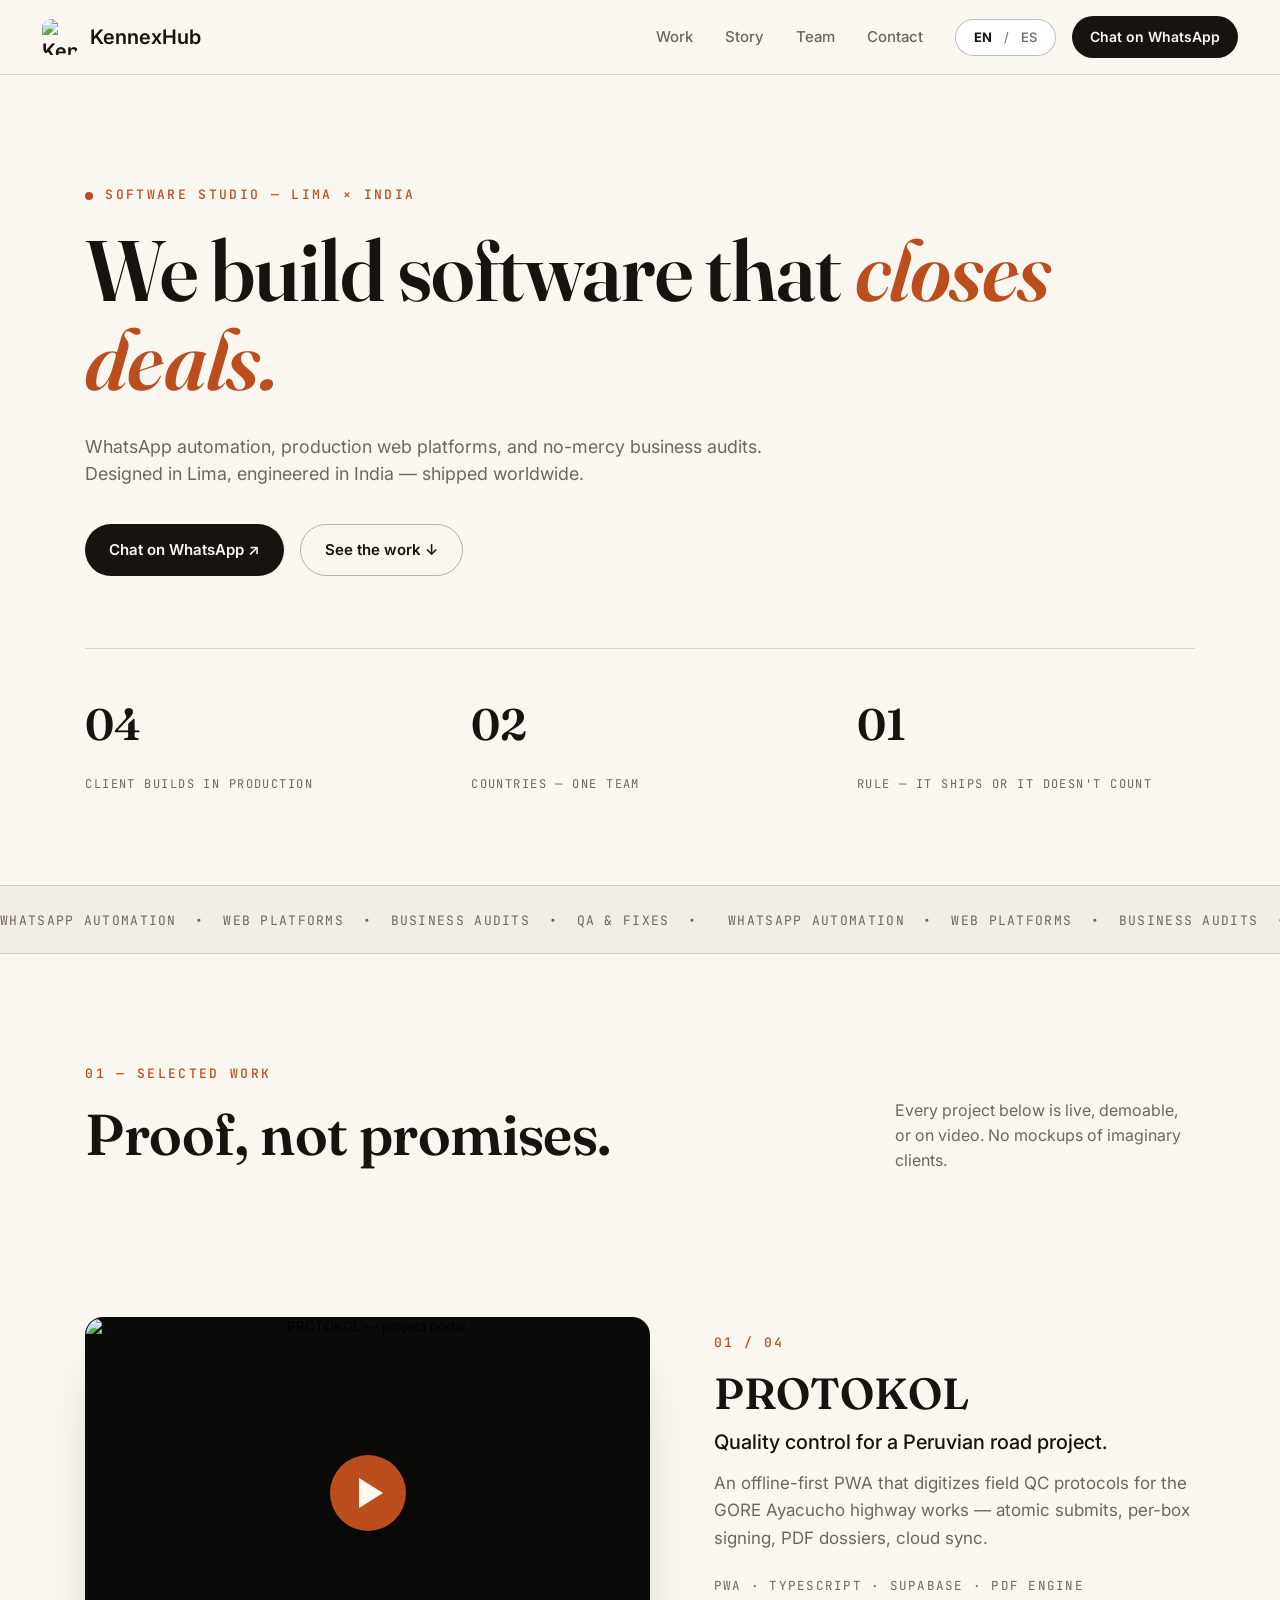
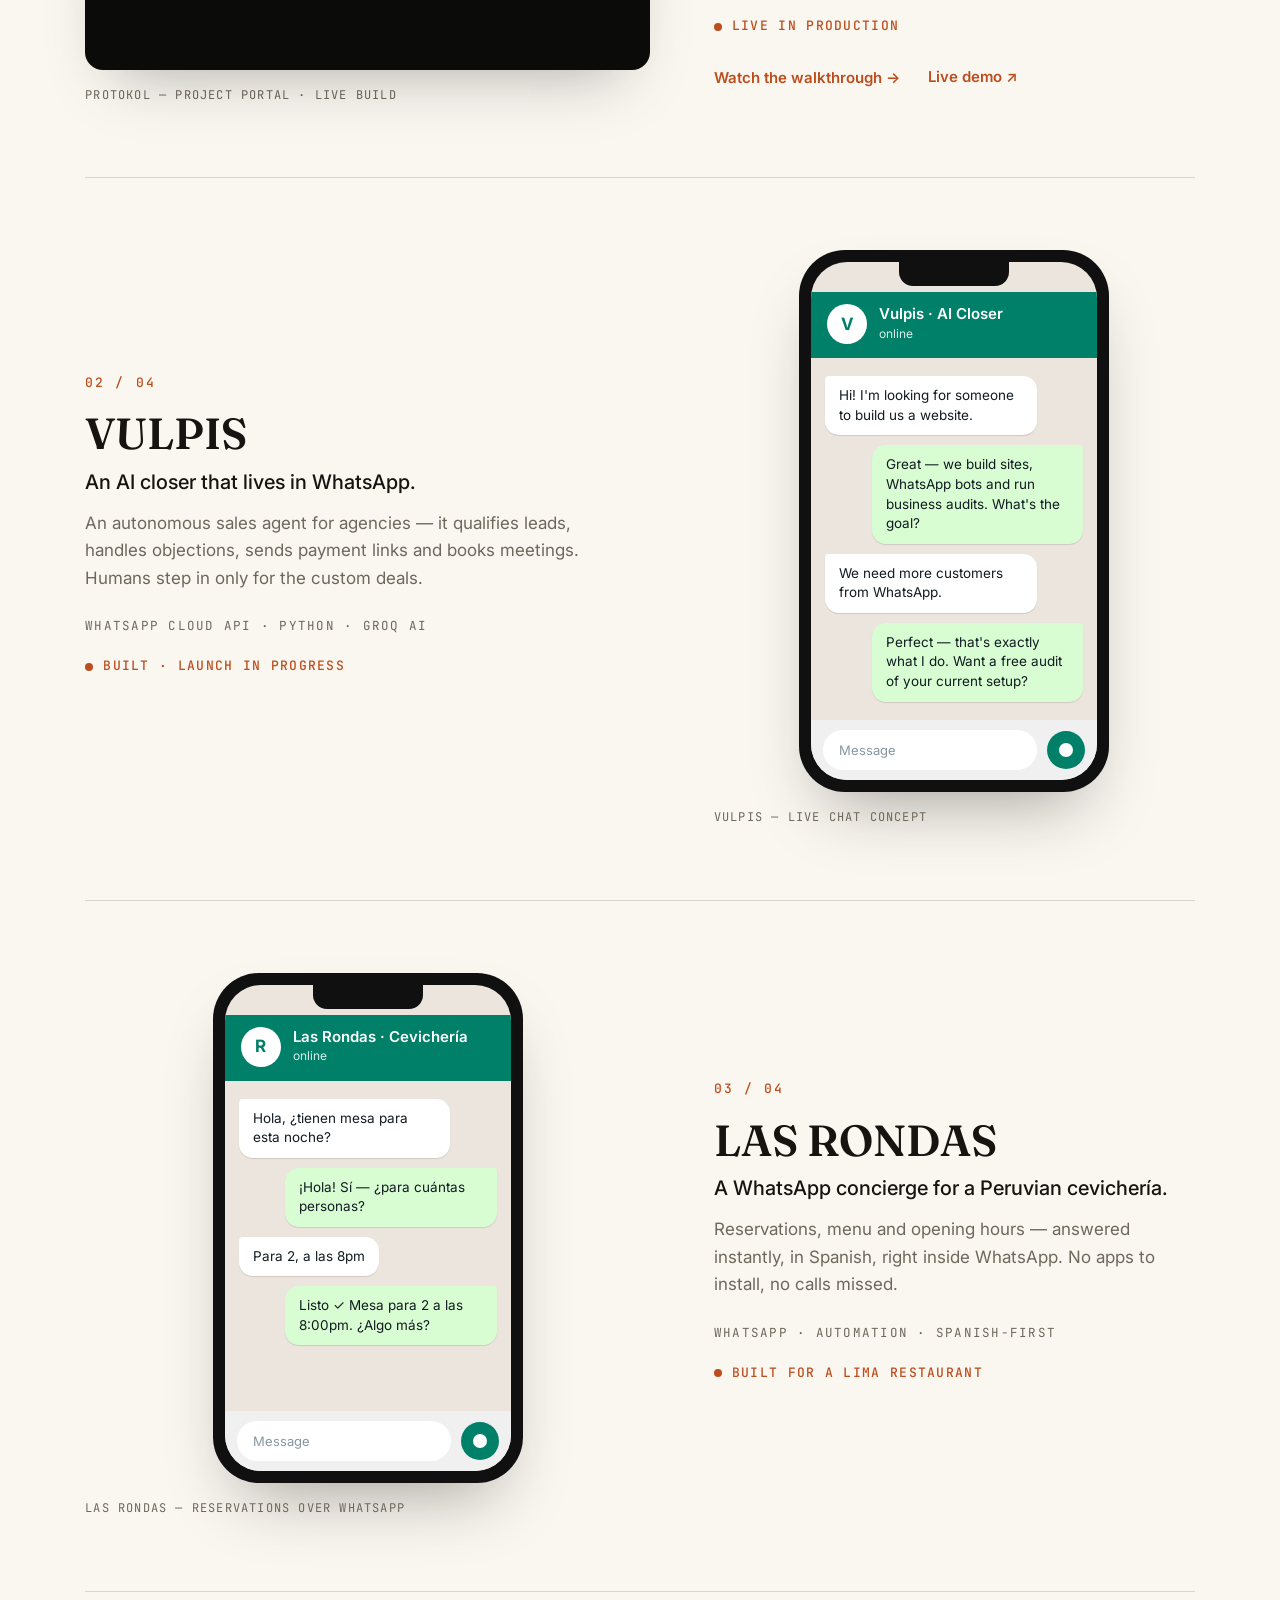
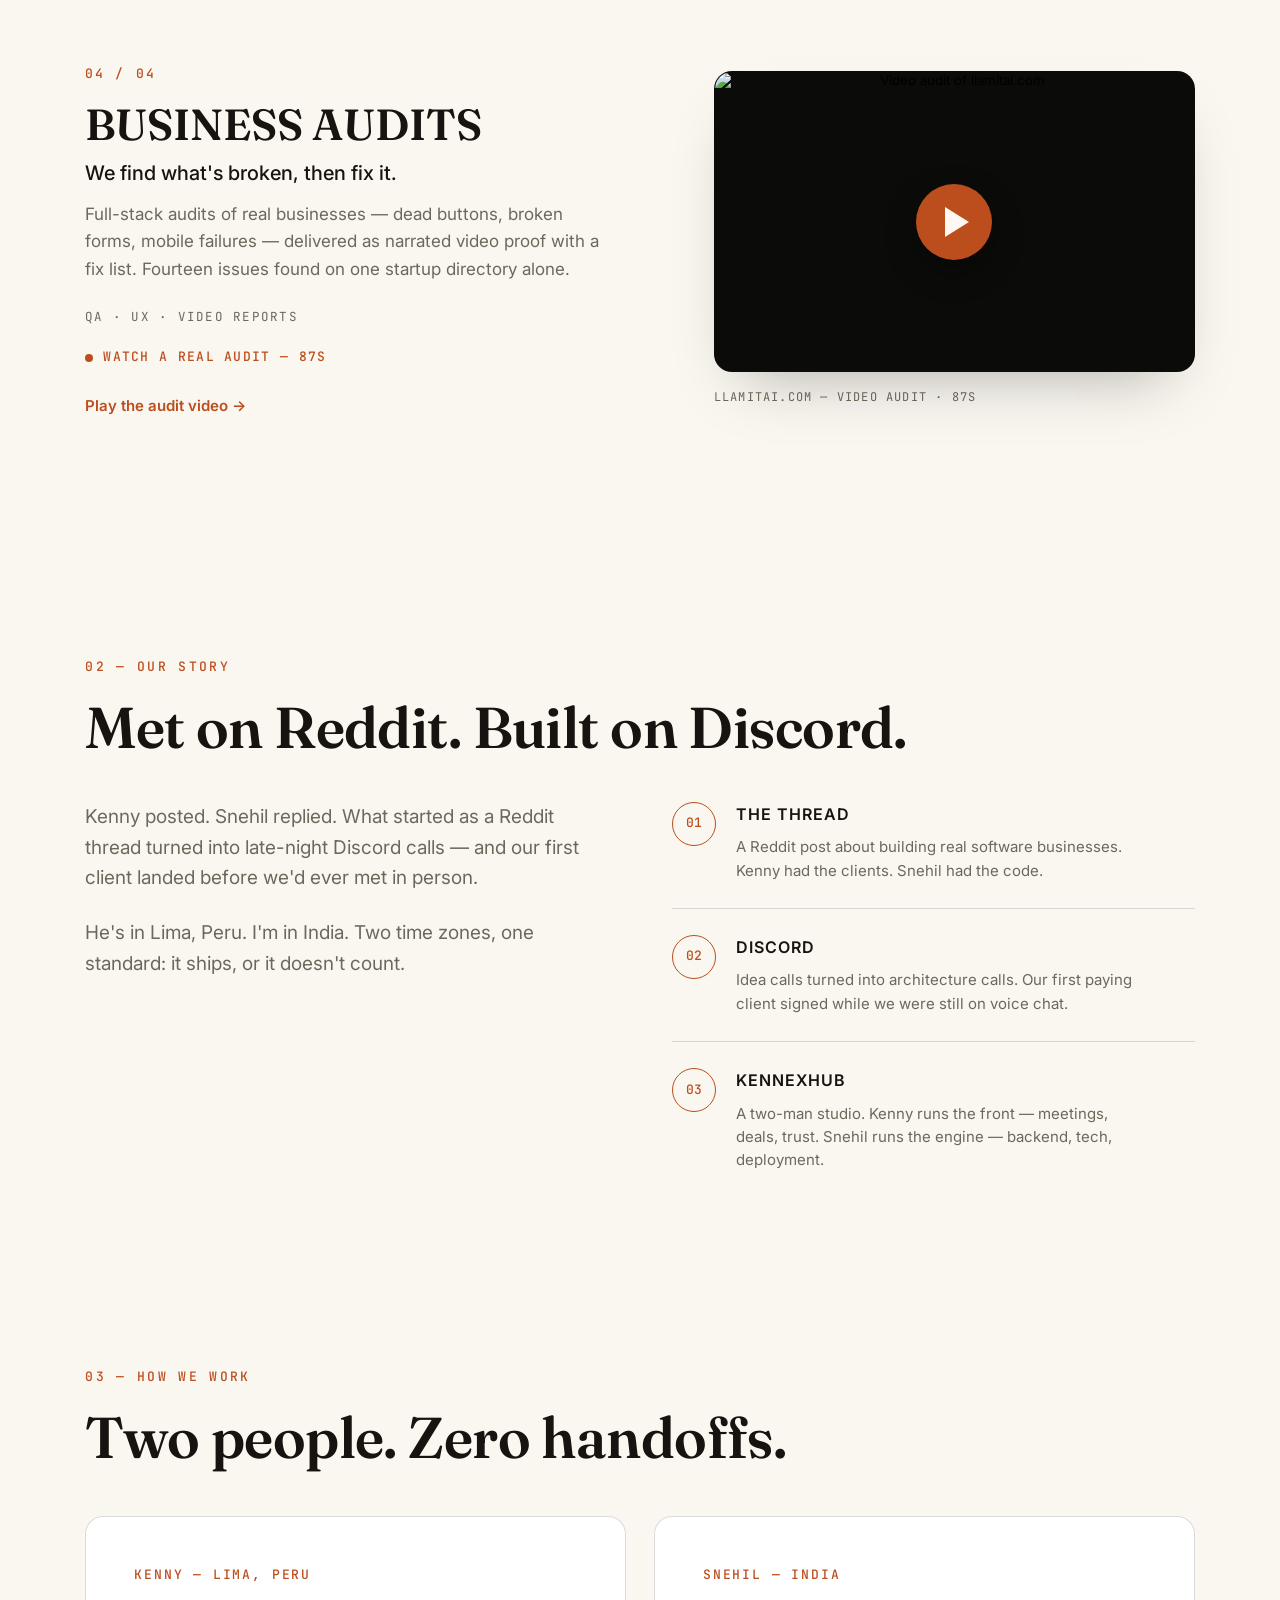
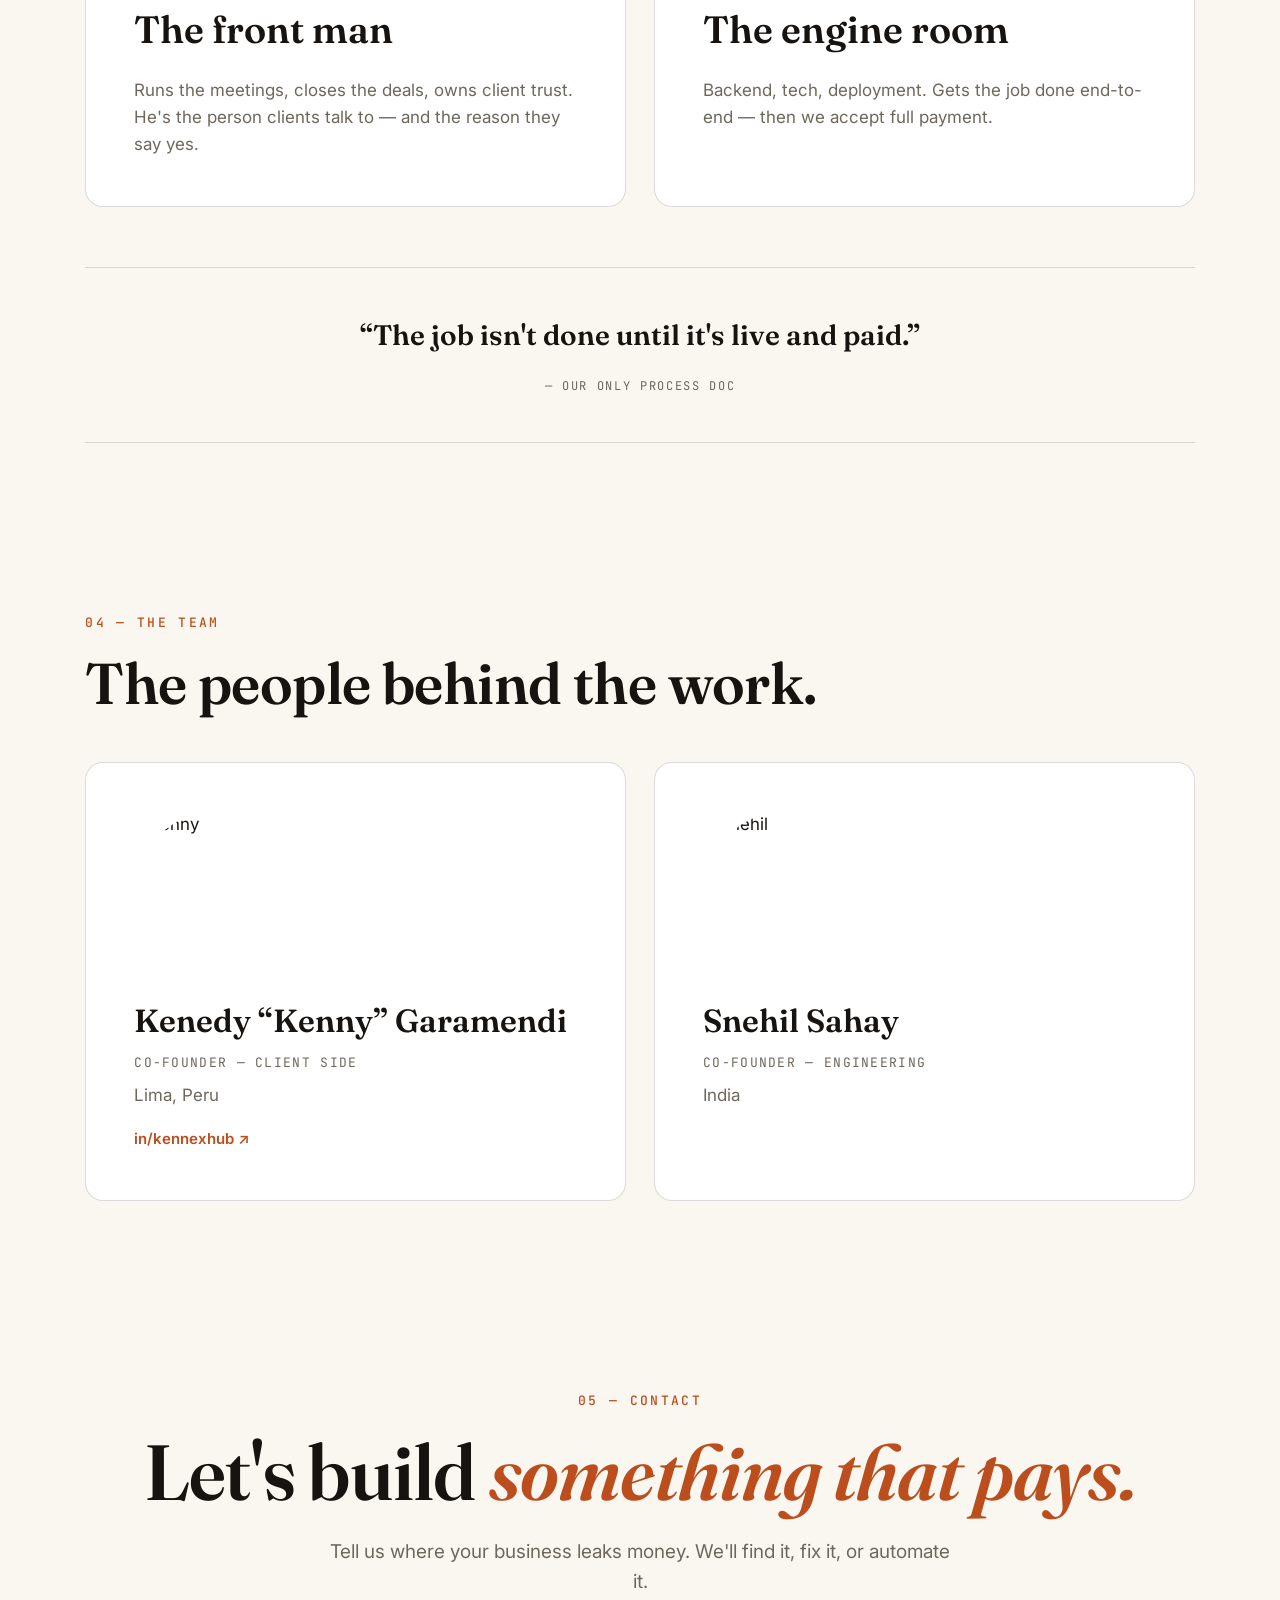
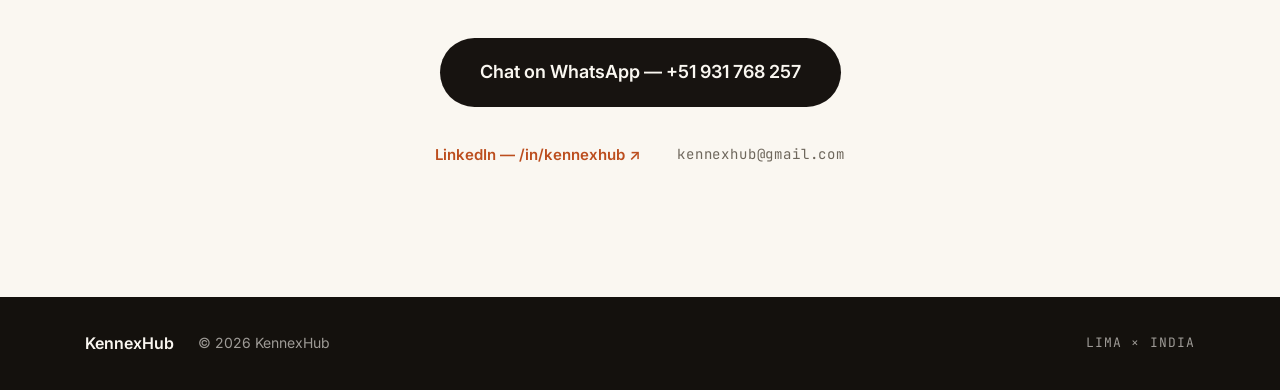
==== index.html @ 42b4414f "KennexHub portfolio — light editorial launch" ====
<!doctype html>
<html lang="en">
<head>
<meta charset="utf-8">
<meta name="viewport" content="width=device-width, initial-scale=1">
<title>KennexHub — Software Studio · Lima × India</title>
<meta name="description" content="KennexHub is a two-man software studio. WhatsApp automation, production web platforms, and no-mercy business audits. Designed in Lima, engineered in India.">
<link rel="icon" type="image/png" href="assets/img/favicon.png">
<link rel="preconnect" href="https://fonts.googleapis.com">
<link rel="preconnect" href="https://fonts.gstatic.com" crossorigin>
<link href="https://fonts.googleapis.com/css2?family=Fraunces:opsz,wght@9..144,500;9..144,600;9..144,700&family=Inter:wght@400;500;600;700&family=JetBrains+Mono:wght@400;500&display=swap" rel="stylesheet">
<link rel="stylesheet" href="styles.css">
<noscript><style>.reveal{opacity:1 !important;transform:none !important}</style></noscript>
</head>
<body>

<header class="nav">
  <a class="brand" href="#top" aria-label="KennexHub home">
    <img src="assets/img/kennexhub-logo.png" alt="KennexHub logo" width="36" height="36">
    <span>KennexHub</span>
  </a>
  <nav class="links" aria-label="Sections">
    <a href="#work" data-en="Work" data-es="Proyectos">Work</a>
    <a href="#story" data-en="Story" data-es="Historia">Story</a>
    <a href="#team" data-en="Team" data-es="Equipo">Team</a>
    <a href="#contact" data-en="Contact" data-es="Contacto">Contact</a>
  </nav>
  <div class="nav-right">
    <div class="lang-toggle" role="group" aria-label="Language">
      <button type="button" data-lang="en" class="active">EN</button>
      <span aria-hidden="true">/</span>
      <button type="button" data-lang="es">ES</button>
    </div>
    <a class="btn btn-primary btn-sm" id="nav-wa" href="https://wa.me/51931768257?text=Hi%20KennexHub!%20I%20saw%20your%20portfolio%20and%20I%27d%20like%20to%20talk%20about%20a%20project." target="_blank" rel="noopener">
      <span data-en="Chat on WhatsApp" data-es="Hablar por WhatsApp">Chat on WhatsApp</span>
    </a>
    <button class="menu-btn" aria-label="Menu" aria-expanded="false"><span></span><span></span></button>
  </div>
</header>

<main id="top">

  <!-- HERO -->
  <section class="hero">
    <p class="kicker reveal"><span class="dot"></span><span data-en="SOFTWARE STUDIO — LIMA × INDIA" data-es="ESTUDIO DE SOFTWARE — LIMA × INDIA">SOFTWARE STUDIO — LIMA × INDIA</span></p>
    <h1 class="reveal"><span data-en="We build software that " data-es="Creamos software que ">We build software that </span><em data-en="closes deals." data-es="cierra negocios.">closes deals.</em></h1>
    <p class="lede reveal" data-en="WhatsApp automation, production web platforms, and no-mercy business audits. Designed in Lima, engineered in India — shipped worldwide." data-es="Automatización en WhatsApp, plataformas web en producción y auditorías sin piedad. Diseñado en Lima, programado en India — lanzado al mundo.">WhatsApp automation, production web platforms, and no-mercy business audits. Designed in Lima, engineered in India — shipped worldwide.</p>
    <div class="ctas reveal">
      <a class="btn btn-primary" id="hero-wa" href="https://wa.me/51931768257?text=Hi%20KennexHub!%20I%20saw%20your%20portfolio%20and%20I%27d%20like%20to%20talk%20about%20a%20project." target="_blank" rel="noopener">
        <span data-en="Chat on WhatsApp ↗" data-es="Hablar por WhatsApp ↗">Chat on WhatsApp ↗</span>
      </a>
      <a class="btn btn-ghost" href="#work"><span data-en="See the work ↓" data-es="Ver proyectos ↓">See the work ↓</span></a>
    </div>
    <div class="stats reveal">
      <div class="stat"><strong>04</strong><span data-en="CLIENT BUILDS IN PRODUCTION" data-es="PROYECTOS EN PRODUCCIÓN">CLIENT BUILDS IN PRODUCTION</span></div>
      <div class="stat"><strong>02</strong><span data-en="COUNTRIES — ONE TEAM" data-es="PAÍSES — UN EQUIPO">COUNTRIES — ONE TEAM</span></div>
      <div class="stat"><strong>01</strong><span data-en="RULE — IT SHIPS OR IT DOESN'T COUNT" data-es="REGLA — SE LANZA O NO CUENTA">RULE — IT SHIPS OR IT DOESN'T COUNT</span></div>
    </div>
  </section>

  <!-- MARQUEE -->
  <div class="marquee" aria-hidden="true">
    <div class="marquee-track">
      <span>WHATSAPP AUTOMATION&nbsp;&nbsp;•&nbsp;&nbsp;WEB PLATFORMS&nbsp;&nbsp;•&nbsp;&nbsp;BUSINESS AUDITS&nbsp;&nbsp;•&nbsp;&nbsp;QA &amp; FIXES&nbsp;&nbsp;•&nbsp;&nbsp;</span>
      <span>WHATSAPP AUTOMATION&nbsp;&nbsp;•&nbsp;&nbsp;WEB PLATFORMS&nbsp;&nbsp;•&nbsp;&nbsp;BUSINESS AUDITS&nbsp;&nbsp;•&nbsp;&nbsp;QA &amp; FIXES&nbsp;&nbsp;•&nbsp;&nbsp;</span>
    </div>
  </div>

  <!-- WORK -->
  <section id="work" class="section work">
    <div class="section-head reveal">
      <div>
        <p class="kicker"><span data-en="01 — SELECTED WORK" data-es="01 — PROYECTOS">01 — SELECTED WORK</span></p>
        <h2 data-en="Proof, not promises." data-es="Pruebas, no promesas.">Proof, not promises.</h2>
      </div>
      <p class="section-note" data-en="Every project below is live, demoable, or on video. No mockups of imaginary clients." data-es="Cada proyecto aquí está en vivo, se puede probar o está en video. Sin maquetas de clientes imaginarios.">Every project below is live, demoable, or on video. No mockups of imaginary clients.</p>
    </div>

    <!-- 01 PROTOKOL -->
<article class="card reveal">
  <div class="card-media">
    <button class="shot play-btn" data-video="assets/video/protokol-guia-completa.mp4" aria-label="Play PROTOKOL walkthrough">
      <img src="assets/img/poster-protokol.jpg" alt="PROTOKOL — project portal">
      <span class="play-ring" aria-hidden="true"></span>
    </button>
    <p class="shot-cap" data-en="PROTOKOL — PROJECT PORTAL · LIVE BUILD" data-es="PROTOKOL — PORTAL DE PROYECTOS · EN VIVO">PROTOKOL — PROJECT PORTAL · LIVE BUILD</p>
  </div>
  <div class="card-body">
    <p class="card-index">01 / 04</p>
    <h3>PROTOKOL</h3>
    <p class="card-lede" data-en="Quality control for a Peruvian road project." data-es="Control de calidad para un proyecto vial peruano.">Quality control for a Peruvian road project.</p>
    <p class="card-desc" data-en="An offline-first PWA that digitizes field QC protocols for the GORE Ayacucho highway works — atomic submits, per-box signing, PDF dossiers, cloud sync." data-es="Una PWA offline-first que digitaliza los protocolos de control de calidad en campo para la obra vial del GORE Ayacucho — envíos atómicos, firmas por casilla, expedientes PDF y sincronización en la nube.">An offline-first PWA that digitizes field QC protocols for the GORE Ayacucho highway works — atomic submits, per-box signing, PDF dossiers, cloud sync.</p>
    <p class="card-meta">PWA · TYPESCRIPT · SUPABASE · PDF ENGINE</p>
    <p class="card-status"><span class="dot"></span><span data-en="LIVE IN PRODUCTION" data-es="EN PRODUCCIÓN">LIVE IN PRODUCTION</span></p>
    <div class="card-links">
      <button class="textlink play-btn" data-video="assets/video/protokol-guia-completa.mp4"><span data-en="Watch the walkthrough →" data-es="Ver el recorrido →">Watch the walkthrough →</span></button>
      <a class="textlink" href="https://protokol-1.onrender.com/" target="_blank" rel="noopener"><span data-en="Live demo ↗" data-es="Demo en vivo ↗">Live demo ↗</span></a>
    </div>
  </div>
</article>


    <!-- 02 VULPIS -->
<article class="card flip reveal">
  <div class="card-media">
    <div class="phone" role="img" aria-label="Vulpis WhatsApp chat concept">
      <div class="phone-screen">
        <div class="wa-notch"></div>
        <div class="wa-head">
          <span class="wa-avatar">V</span>
          <div><p class="wa-name">Vulpis · AI Closer</p><p class="wa-status" data-en="online" data-es="en línea">online</p></div>
        </div>
        <div class="wa-chat">
          <div class="bubble in" data-en="Hi! I'm looking for someone to build us a website." data-es="¡Hola! Busco a alguien que nos haga un sitio web.">Hi! I'm looking for someone to build us a website.</div>
          <div class="bubble out" data-en="Great — we build sites, WhatsApp bots and run business audits. What's the goal?" data-es="Genial — hacemos sitios, bots de WhatsApp y auditorías. ¿Cuál es el objetivo?">Great — we build sites, WhatsApp bots and run business audits. What's the goal?</div>
          <div class="bubble in" data-en="We need more customers from WhatsApp." data-es="Necesitamos más clientes por WhatsApp.">We need more customers from WhatsApp.</div>
          <div class="bubble out" data-en="Perfect — that's exactly what I do. Want a free audit of your current setup?" data-es="Perfecto — a eso me dedico. ¿Quieres una auditoría gratis de tu negocio?">Perfect — that's exactly what I do. Want a free audit of your current setup?</div>
        </div>
        <div class="wa-input"><span class="field" data-en="Message" data-es="Mensaje">Message</span><span class="mic"></span></div>
      </div>
    </div>
    <p class="shot-cap" data-en="VULPIS — LIVE CHAT CONCEPT" data-es="VULPIS — CONCEPTO DE CHAT EN VIVO">VULPIS — LIVE CHAT CONCEPT</p>
  </div>
  <div class="card-body">
    <p class="card-index">02 / 04</p>
    <h3>VULPIS</h3>
    <p class="card-lede" data-en="An AI closer that lives in WhatsApp." data-es="Un cerrador con IA que vive en WhatsApp.">An AI closer that lives in WhatsApp.</p>
    <p class="card-desc" data-en="An autonomous sales agent for agencies — it qualifies leads, handles objections, sends payment links and books meetings. Humans step in only for the custom deals." data-es="Un agente de ventas autónomo para agencias — califica leads, responde objeciones, envía links de pago y agenda reuniones. Los humanos solo entran en los tratos personalizados.">An autonomous sales agent for agencies — it qualifies leads, handles objections, sends payment links and books meetings. Humans step in only for the custom deals.</p>
    <p class="card-meta">WHATSAPP CLOUD API · PYTHON · GROQ AI</p>
    <p class="card-status"><span class="dot"></span><span data-en="BUILT · LAUNCH IN PROGRESS" data-es="CONSTRUIDO · LANZAMIENTO EN CURSO">BUILT · LAUNCH IN PROGRESS</span></p>
  </div>
</article>


    <!-- 03 LAS RONDAS -->
<article class="card reveal">
  <div class="card-media">
    <div class="phone" role="img" aria-label="Las Rondas WhatsApp reservation chat">
      <div class="phone-screen">
        <div class="wa-notch"></div>
        <div class="wa-head">
          <span class="wa-avatar">R</span>
          <div><p class="wa-name">Las Rondas · Cevichería</p><p class="wa-status" data-en="online" data-es="en línea">online</p></div>
        </div>
        <div class="wa-chat">
          <div class="bubble in">Hola, ¿tienen mesa para esta noche?</div>
          <div class="bubble out">¡Hola! Sí — ¿para cuántas personas?</div>
          <div class="bubble in">Para 2, a las 8pm</div>
          <div class="bubble out">Listo ✓ Mesa para 2 a las 8:00pm. ¿Algo más?</div>
        </div>
        <div class="wa-input"><span class="field" data-en="Message" data-es="Mensaje">Message</span><span class="mic"></span></div>
      </div>
    </div>
    <p class="shot-cap" data-en="LAS RONDAS — RESERVATIONS OVER WHATSAPP" data-es="LAS RONDAS — RESERVAS POR WHATSAPP">LAS RONDAS — RESERVATIONS OVER WHATSAPP</p>
  </div>
  <div class="card-body">
    <p class="card-index">03 / 04</p>
    <h3>LAS RONDAS</h3>
    <p class="card-lede" data-en="A WhatsApp concierge for a Peruvian cevichería." data-es="Un concierge de WhatsApp para una cevichería peruana.">A WhatsApp concierge for a Peruvian cevichería.</p>
    <p class="card-desc" data-en="Reservations, menu and opening hours — answered instantly, in Spanish, right inside WhatsApp. No apps to install, no calls missed." data-es="Reservas, carta y horarios — respondidos al instante, en español, dentro de WhatsApp. Sin apps que instalar, sin llamadas perdidas.">Reservations, menu and opening hours — answered instantly, in Spanish, right inside WhatsApp. No apps to install, no calls missed.</p>
    <p class="card-meta">WHATSAPP · AUTOMATION · SPANISH-FIRST</p>
    <p class="card-status"><span class="dot"></span><span data-en="BUILT FOR A LIMA RESTAURANT" data-es="HECHO PARA UN RESTAURANTE LIMEÑO">BUILT FOR A LIMA RESTAURANT</span></p>
  </div>
</article>


    <!-- 04 AUDITS -->
<article class="card flip reveal">
  <div class="card-media">
    <button class="shot play-btn" data-video="assets/video/llamitai-audit-video.mp4" aria-label="Play audit video">
      <img src="assets/img/poster-audit.jpg" alt="Video audit of llamitai.com">
      <span class="play-ring" aria-hidden="true"></span>
    </button>
    <p class="shot-cap" data-en="LLAMITAI.COM — VIDEO AUDIT · 87S" data-es="LLAMITAI.COM — AUDITORÍA EN VIDEO · 87S">LLAMITAI.COM — VIDEO AUDIT · 87S</p>
  </div>
  <div class="card-body">
    <p class="card-index">04 / 04</p>
    <h3 data-en="BUSINESS AUDITS" data-es="AUDITORÍAS">BUSINESS AUDITS</h3>
    <p class="card-lede" data-en="We find what's broken, then fix it." data-es="Encontramos lo que está roto, y lo arreglamos.">We find what's broken, then fix it.</p>
    <p class="card-desc" data-en="Full-stack audits of real businesses — dead buttons, broken forms, mobile failures — delivered as narrated video proof with a fix list. Fourteen issues found on one startup directory alone." data-es="Auditorías integrales de negocios reales — botones muertos, formularios rotos, fallos en móvil — entregadas en video narrado con lista de soluciones. Catorce problemas encontrados en un solo directorio de startups.">Full-stack audits of real businesses — dead buttons, broken forms, mobile failures — delivered as narrated video proof with a fix list. Fourteen issues found on one startup directory alone.</p>
    <p class="card-meta" data-en="QA · UX · VIDEO REPORTS" data-es="QA · UX · REPORTES EN VIDEO">QA · UX · VIDEO REPORTS</p>
    <p class="card-status"><span class="dot"></span><span data-en="WATCH A REAL AUDIT — 87S" data-es="MIRA UNA AUDITORÍA REAL — 87S">WATCH A REAL AUDIT — 87S</span></p>
    <div class="card-links">
      <button class="textlink play-btn" data-video="assets/video/llamitai-audit-video.mp4"><span data-en="Play the audit video →" data-es="Ver el video de auditoría →">Play the audit video →</span></button>
    </div>
  </div>
</article>

  </section>

  <!-- STORY -->
  <section id="story" class="section story">
    <p class="kicker reveal"><span data-en="02 — OUR STORY" data-es="02 — NUESTRA HISTORIA">02 — OUR STORY</span></p>
    <h2 class="reveal" data-en="Met on Reddit. Built on Discord." data-es="Nos conocimos en Reddit. Despegamos en Discord.">Met on Reddit. Built on Discord.</h2>
    <div class="story-cols">
      <div class="story-text reveal">
        <p data-en="Kenny posted. Snehil replied. What started as a Reddit thread turned into late-night Discord calls — and our first client landed before we'd ever met in person." data-es="Kenny publicó. Snehil respondió. Lo que empezó como un hilo de Reddit se convirtió en llamadas nocturnas por Discord — y nuestro primer cliente llegó antes de conocernos en persona.">Kenny posted. Snehil replied. What started as a Reddit thread turned into late-night Discord calls — and our first client landed before we'd ever met in person.</p>
        <p data-en="He's in Lima, Peru. I'm in India. Two time zones, one standard: it ships, or it doesn't count." data-es="Él está en Lima, Perú. Yo en India. Dos husos horarios, un estándar: se lanza o no cuenta.">He's in Lima, Peru. I'm in India. Two time zones, one standard: it ships, or it doesn't count.</p>
      </div>
      <ol class="timeline reveal">
        <li><span class="tnum">01</span><div><h4 data-en="THE THREAD" data-es="EL HILO">THE THREAD</h4><p data-en="A Reddit post about building real software businesses. Kenny had the clients. Snehil had the code." data-es="Un post en Reddit sobre crear negocios de software reales. Kenny tenía los clientes. Snehil tenía el código.">A Reddit post about building real software businesses. Kenny had the clients. Snehil had the code.</p></div></li>
        <li><span class="tnum">02</span><div><h4>DISCORD</h4><p data-en="Idea calls turned into architecture calls. Our first paying client signed while we were still on voice chat." data-es="Las llamadas de ideas se volvieron llamadas de arquitectura. Nuestro primer cliente pagó mientras seguíamos en llamada de voz.">Idea calls turned into architecture calls. Our first paying client signed while we were still on voice chat.</p></div></li>
        <li><span class="tnum">03</span><div><h4>KENNEXHUB</h4><p data-en="A two-man studio. Kenny runs the front — meetings, deals, trust. Snehil runs the engine — backend, tech, deployment." data-es="Un estudio de dos. Kenny lleva el frente — reuniones, tratos, confianza. Snehil lleva el motor — backend, tecnología, despliegue.">A two-man studio. Kenny runs the front — meetings, deals, trust. Snehil runs the engine — backend, tech, deployment.</p></div></li>
      </ol>
    </div>
  </section>

  <!-- HOW WE WORK -->
  <section class="section how">
    <p class="kicker reveal"><span data-en="03 — HOW WE WORK" data-es="03 — CÓMO TRABAJAMOS">03 — HOW WE WORK</span></p>
    <h2 class="reveal" data-en="Two people. Zero handoffs." data-es="Dos personas. Cero intermediarios.">Two people. Zero handoffs.</h2>
    <div class="how-cols">
      <div class="how-card reveal">
        <p class="kicker-sm" data-en="KENNY — LIMA, PERU" data-es="KENNY — LIMA, PERÚ">KENNY — LIMA, PERU</p>
        <h3 data-en="The front man" data-es="El frontman">The front man</h3>
        <p data-en="Runs the meetings, closes the deals, owns client trust. He's the person clients talk to — and the reason they say yes." data-es="Dirige las reuniones, cierra los tratos, es dueño de la confianza del cliente. Es la persona con la que hablan los clientes — y la razón por la que dicen sí.">Runs the meetings, closes the deals, owns client trust. He's the person clients talk to — and the reason they say yes.</p>
      </div>
      <div class="how-card reveal">
        <p class="kicker-sm" data-en="SNEHIL — INDIA" data-es="SNEHIL — INDIA">SNEHIL — INDIA</p>
        <h3 data-en="The engine room" data-es="La sala de máquinas">The engine room</h3>
        <p data-en="Backend, tech, deployment. Gets the job done end-to-end — then we accept full payment." data-es="Backend, tecnología, despliegue. Hace el trabajo de principio a fin — y luego aceptamos el pago completo.">Backend, tech, deployment. Gets the job done end-to-end — then we accept full payment.</p>
      </div>
    </div>
    <blockquote class="quote reveal">
      <p data-en="“The job isn't done until it's live and paid.”" data-es="“El trabajo no está terminado hasta que está en vivo y pagado.”">“The job isn't done until it's live and paid.”</p>
      <cite data-en="— OUR ONLY PROCESS DOC" data-es="— NUESTRO ÚNICO DOCUMENTO DE PROCESO">— OUR ONLY PROCESS DOC</cite>
    </blockquote>
  </section>

  <!-- TEAM -->
  <section id="team" class="section team">
    <p class="kicker reveal"><span data-en="04 — THE TEAM" data-es="04 — EL EQUIPO">04 — THE TEAM</span></p>
    <h2 class="reveal" data-en="The people behind the work." data-es="La gente detrás del trabajo.">The people behind the work.</h2>
    <div class="team-cols">
      <div class="team-card reveal">
        <img src="assets/img/kenny.jpg" alt="Kenny" width="168" height="168" loading="lazy">
        <h3>Kenedy “Kenny” Garamendi</h3>
        <p class="role" data-en="CO-FOUNDER — CLIENT SIDE" data-es="COFUNDADOR — LADO CLIENTE">CO-FOUNDER — CLIENT SIDE</p>
        <p class="loc" data-en="Lima, Peru" data-es="Lima, Perú">Lima, Peru</p>
        <a class="link-arrow" href="https://www.linkedin.com/in/kennexhub/" target="_blank" rel="noopener">in/kennexhub ↗</a>
      </div>
      <div class="team-card reveal">
        <img src="assets/img/snehil.jpg" alt="Snehil" width="168" height="168" loading="lazy">
        <h3>Snehil Sahay</h3>
        <p class="role" data-en="CO-FOUNDER — ENGINEERING" data-es="COFUNDADOR — INGENIERÍA">CO-FOUNDER — ENGINEERING</p>
        <p class="loc" data-en="India" data-es="India">India</p>
      </div>
    </div>
  </section>

  <!-- CONTACT -->
  <section id="contact" class="section contact">
    <p class="kicker reveal"><span data-en="05 — CONTACT" data-es="05 — CONTACTO">05 — CONTACT</span></p>
    <h2 class="reveal"><span data-en="Let's build " data-es="Construyamos ">Let's build </span><em data-en="something that pays." data-es="algo que genere ingresos.">something that pays.</em></h2>
    <p class="contact-sub reveal" data-en="Tell us where your business leaks money. We'll find it, fix it, or automate it." data-es="Cuéntanos dónde pierde dinero tu negocio. Lo encontramos, lo arreglamos o lo automatizamos.">Tell us where your business leaks money. We'll find it, fix it, or automate it.</p>
    <div class="reveal">
      <a class="btn btn-primary btn-lg" id="contact-wa" href="https://wa.me/51931768257?text=Hi%20KennexHub!%20I%20saw%20your%20portfolio%20and%20I%27d%20like%20to%20talk%20about%20a%20project." target="_blank" rel="noopener">
        <span data-en="Chat on WhatsApp — +51 931 768 257" data-es="Hablar por WhatsApp — +51 931 768 257">Chat on WhatsApp — +51 931 768 257</span>
      </a>
    </div>
    <div class="contact-rows reveal">
      <a class="link-arrow" href="https://www.linkedin.com/in/kennexhub/" target="_blank" rel="noopener"><span data-en="LinkedIn — /in/kennexhub ↗" data-es="LinkedIn — /in/kennexhub ↗">LinkedIn — /in/kennexhub ↗</span></a>
      <a class="link-dim" href="mailto:kennexhub@gmail.com">kennexhub@gmail.com</a>
    </div>
  </section>

</main>

<footer class="footer">
  <div class="footer-inner">
    <a class="brand" href="#top"><span>KennexHub</span></a>
    <p>© 2026 KennexHub</p>
    <p class="mono-dim">LIMA × INDIA</p>
  </div>
</footer>

<div class="lightbox" id="lightbox" aria-hidden="true" role="dialog" aria-label="Video">
  <div class="lightbox-backdrop" data-close></div>
  <div class="lightbox-box">
    <button class="lightbox-close" data-close aria-label="Close">✕</button>
    <video id="lightbox-video" controls playsinline preload="none"></video>
  </div>
</div>

<script src="app.js"></script>
</body>
</html>
---- styles.css ----
:root{
  --bg:#faf7f1;
  --surface:#ffffff;
  --ink:#171310;
  --muted:#6e675c;
  --accent:#bc4e1e;
  --accent-ink:#fff8f0;
  --line:rgba(23,19,16,.15);
  --dark:#14110d;
  --paper-dim:#f3eee5;
  --radius:18px;
  --font-disp:"Fraunces",Georgia,serif;
  --font-body:"Inter",system-ui,sans-serif;
  --font-mono:"JetBrains Mono",ui-monospace,monospace;
  --pad:clamp(24px,6.66vw,96px);
}
*{margin:0;padding:0;box-sizing:border-box}
html{scroll-behavior:smooth}
body{
  background:var(--bg);color:var(--ink);
  font-family:var(--font-body);font-size:17px;line-height:1.6;
  -webkit-font-smoothing:antialiased;overflow-x:hidden;
}
img{display:block;max-width:100%}
a{color:inherit}
::selection{background:var(--accent);color:var(--accent-ink)}

/* ---------- type helpers ---------- */
.kicker{
  font-family:var(--font-mono);font-size:13px;letter-spacing:.18em;
  color:var(--accent);display:flex;align-items:center;gap:12px;margin-bottom:20px;
  font-weight:500;
}
.kicker .dot{width:8px;height:8px;border-radius:50%;background:var(--accent);flex:none}
.kicker-sm{font-family:var(--font-mono);font-size:13px;letter-spacing:.14em;color:var(--accent);margin-bottom:14px;font-weight:500}
h1,h2{font-family:var(--font-disp);font-weight:600;line-height:1.04;letter-spacing:-.01em;color:var(--ink)}
h1 em,h2 em{font-style:italic;color:var(--accent)}
h2{font-size:clamp(40px,4.5vw,64px);margin-bottom:8px}
.section{padding:110px var(--pad) 60px;max-width:1440px;margin:0 auto}
.section-head{display:flex;justify-content:space-between;align-items:flex-end;gap:40px;margin-bottom:72px;flex-wrap:wrap}
.section-note{max-width:300px;color:var(--muted);font-size:16px;line-height:1.55}

/* ---------- buttons / links ---------- */
.btn{
  display:inline-flex;align-items:center;gap:8px;border-radius:999px;
  font-weight:600;font-size:15px;text-decoration:none;cursor:pointer;border:0;
  transition:transform .18s ease,background .18s ease;
  font-family:var(--font-body);
}
.btn-primary{background:var(--ink);color:var(--bg);padding:13px 24px}
.btn-primary:hover{transform:translateY(-2px);background:#2b251d}
.btn-ghost{background:transparent;color:var(--ink);padding:13px 24px;border:1px solid rgba(23,19,16,.3)}
.btn-ghost:hover{border-color:var(--accent);color:var(--accent)}
.btn-sm{padding:10px 18px;font-size:14px}
.btn-lg{padding:20px 40px;font-size:18px}
.textlink{
  background:none;border:0;padding:0;cursor:pointer;
  font-family:var(--font-body);font-weight:600;font-size:15px;color:var(--accent);text-decoration:none;
}
.textlink:hover{text-decoration:underline;text-underline-offset:4px}
.link-arrow{font-weight:600;font-size:15px;color:var(--accent);text-decoration:none}
.link-arrow:hover{text-decoration:underline;text-underline-offset:4px}
.link-dim{font-family:var(--font-mono);font-size:14px;letter-spacing:.06em;color:var(--muted);text-decoration:none}
.link-dim:hover{color:var(--ink)}

/* ---------- nav ---------- */
.nav{
  position:sticky;top:0;z-index:50;display:flex;align-items:center;gap:32px;
  padding:16px clamp(20px,3.3vw,48px);
  background:rgba(250,247,241,.86);backdrop-filter:blur(14px);-webkit-backdrop-filter:blur(14px);
  border-bottom:1px solid var(--line);
}
.brand{display:flex;align-items:center;gap:12px;text-decoration:none;font-weight:600;font-size:20px;color:var(--ink)}
.brand img{width:36px;height:36px;border-radius:9px}
.nav .links{display:flex;gap:32px;margin-left:auto}
.nav .links a{text-decoration:none;font-weight:500;font-size:15px;color:var(--muted)}
.nav .links a:hover{color:var(--ink)}
.nav-right{display:flex;align-items:center;gap:16px}
.lang-toggle{display:flex;align-items:center;gap:8px;border:1px solid rgba(23,19,16,.28);border-radius:999px;padding:7px 14px;font-size:13px;background:var(--surface)}
.lang-toggle span{color:var(--muted)}
.lang-toggle button{background:none;border:0;color:var(--muted);font-family:var(--font-body);font-weight:500;font-size:13px;cursor:pointer;padding:2px 4px}
.lang-toggle button.active{color:var(--ink);font-weight:700}
.menu-btn{display:none;background:var(--surface);border:1px solid rgba(23,19,16,.28);border-radius:10px;width:42px;height:42px;cursor:pointer;flex-direction:column;gap:6px;align-items:center;justify-content:center}
.menu-btn span{display:block;width:18px;height:2px;background:var(--ink)}

/* ---------- hero ---------- */
.hero{padding:110px var(--pad) 88px;max-width:1440px;margin:0 auto}
.hero h1{font-size:clamp(48px,6.7vw,96px);max-width:1080px;margin-bottom:28px}
.lede{color:var(--muted);font-size:clamp(17px,1.4vw,20px);line-height:1.55;max-width:720px;margin-bottom:36px}
.ctas{display:flex;gap:16px;flex-wrap:wrap;margin-bottom:72px}
.stats{display:flex;gap:48px;border-top:1px solid var(--line);padding-top:40px;flex-wrap:wrap}
.stat{flex:1;min-width:200px}
.stat strong{display:block;font-family:var(--font-disp);font-weight:600;font-size:44px;margin-bottom:10px;color:var(--ink)}
.stat span{font-family:var(--font-mono);font-size:12px;letter-spacing:.12em;color:var(--muted)}

/* ---------- marquee ---------- */
.marquee{border-top:1px solid var(--line);border-bottom:1px solid var(--line);overflow:hidden;padding:20px 0;white-space:nowrap;background:var(--paper-dim)}
.marquee-track{display:inline-flex;animation:scroll 28s linear infinite}
.marquee-track span{font-family:var(--font-mono);font-size:13px;letter-spacing:.1em;color:var(--muted);padding-right:12px}
@keyframes scroll{to{transform:translateX(-50%)}}

/* ---------- work ---------- */
.work .card{
  display:grid;grid-template-columns:1.08fr .92fr;gap:clamp(36px,5vw,80px);align-items:center;
  padding:72px 0;
}
.work .card + .card{border-top:1px solid var(--line)}
.work .card.flip .card-media{order:2}
.work .card.flip .card-body{order:1}
.card-index{font-family:var(--font-mono);font-size:13px;letter-spacing:.16em;color:var(--accent);margin-bottom:18px;font-weight:500}
.card-body h3{font-family:var(--font-disp);font-weight:600;font-size:clamp(36px,3.4vw,50px);line-height:1.02;margin-bottom:12px;color:var(--ink)}
.card-lede{font-size:20px;font-weight:500;color:var(--ink);margin-bottom:14px;line-height:1.4}
.card-desc{color:var(--muted);line-height:1.62;margin-bottom:24px;max-width:520px}
.card-meta{font-family:var(--font-mono);font-size:12.5px;letter-spacing:.1em;color:var(--muted);margin-bottom:20px}
.card-status{font-family:var(--font-mono);font-size:13px;letter-spacing:.1em;color:var(--accent);display:flex;align-items:center;gap:10px;margin-bottom:28px;font-weight:500}
.card-status .dot{width:8px;height:8px;border-radius:50%;background:var(--accent);flex:none}
.card-links{display:flex;gap:28px;align-items:center;flex-wrap:wrap}

/* real-media tiles */
.shot{
  position:relative;display:block;width:100%;border:1px solid var(--line);border-radius:var(--radius);
  overflow:hidden;cursor:pointer;background:#0b0b09;padding:0;
  box-shadow:0 30px 60px -30px rgba(23,19,16,.35);
  transition:transform .25s ease,box-shadow .25s ease;
}
button.shot{font-family:inherit}
.shot:hover{transform:translateY(-4px);box-shadow:0 36px 70px -28px rgba(23,19,16,.4)}
.shot img{width:100%;aspect-ratio:16/10;object-fit:cover;display:block}
.play-ring{
  position:absolute;top:50%;left:50%;transform:translate(-50%,-50%);
  width:76px;height:76px;border-radius:50%;background:var(--accent);
  box-shadow:0 12px 30px rgba(0,0,0,.35);transition:transform .2s ease;
}
.shot:hover .play-ring{transform:translate(-50%,-50%) scale(1.08)}
.play-ring::after{
  content:"";position:absolute;top:50%;left:54%;transform:translate(-50%,-50%);
  border-left:24px solid var(--accent-ink);border-top:15px solid transparent;border-bottom:15px solid transparent;
}
.shot-cap{font-family:var(--font-mono);font-size:12px;letter-spacing:.1em;color:var(--muted);margin-top:16px}

/* phone mock — WhatsApp concept */
.phone{
  width:min(310px,86%);margin:0 auto;background:#101010;border-radius:46px;padding:11px;
  box-shadow:0 34px 70px -28px rgba(23,19,16,.4);border:1px solid var(--line);
}
.phone-screen{background:#ece5dd;border-radius:36px;overflow:hidden;display:flex;flex-direction:column}
.wa-notch{width:110px;height:24px;background:#101010;border-radius:0 0 14px 14px;margin:0 auto}
.wa-head{background:#008069;color:#fff;padding:12px 16px 14px;display:flex;gap:12px;align-items:center;margin-top:6px}
.wa-avatar{flex:none;width:40px;height:40px;border-radius:50%;background:#fff;color:#008069;display:flex;align-items:center;justify-content:center;font-weight:700;font-size:17px}
.wa-name{font-size:15px;font-weight:600;line-height:1.25}
.wa-status{font-size:12px;opacity:.85}
.wa-chat{padding:18px 14px;display:flex;flex-direction:column;gap:10px;min-height:330px}
.bubble{max-width:82%;padding:10px 14px;border-radius:14px;font-size:13.5px;line-height:1.45;color:#111b21;box-shadow:0 1px 1px rgba(0,0,0,.12)}
.bubble.in{background:#fff;align-self:flex-start;border-top-left-radius:4px}
.bubble.out{background:#d9fdd3;align-self:flex-end;border-top-right-radius:4px}
.wa-input{background:#f0f0f0;padding:10px 12px;display:flex;gap:10px;align-items:center}
.wa-input .field{flex:1;background:#fff;border-radius:999px;padding:10px 16px;color:#8696a0;font-size:13px}
.wa-input .mic{flex:none;width:38px;height:38px;border-radius:50%;background:#008069;position:relative}
.wa-input .mic::after{content:"";position:absolute;top:50%;left:50%;transform:translate(-50%,-50%);width:14px;height:14px;border-radius:7px;background:#fff}

/* ---------- story ---------- */
.story-cols{display:grid;grid-template-columns:1fr 1fr;gap:64px;margin-top:44px}
.story-text p{color:var(--muted);font-size:19px;line-height:1.62;margin-bottom:24px;max-width:540px}
.timeline{list-style:none}
.timeline li{display:flex;gap:20px;padding:26px 0;border-top:1px solid var(--line)}
.timeline li:first-child{border-top:0;padding-top:0}
.tnum{flex:none;width:44px;height:44px;border:1.5px solid var(--accent);border-radius:50%;display:flex;align-items:center;justify-content:center;font-family:var(--font-mono);font-size:13px;color:var(--accent);font-weight:500}
.timeline h4{font-size:16px;font-weight:600;letter-spacing:.06em;margin-bottom:8px;color:var(--ink)}
.timeline p{color:var(--muted);font-size:15px;line-height:1.55;max-width:400px}

/* ---------- how ---------- */
.how-cols{display:grid;grid-template-columns:1fr 1fr;gap:28px;margin-top:48px}
.how-card{background:var(--surface);border:1px solid var(--line);border-radius:var(--radius);padding:48px}
.how-card h3{font-family:var(--font-disp);font-weight:600;font-size:38px;margin-bottom:16px;color:var(--ink)}
.how-card p:last-child{color:var(--muted);line-height:1.6}
.quote{margin-top:60px;border-top:1px solid var(--line);border-bottom:1px solid var(--line);padding:44px 20px;text-align:center}
.quote p{font-family:var(--font-disp);font-weight:600;font-size:clamp(24px,2.2vw,30px);margin-bottom:14px;color:var(--ink)}
.quote cite{font-style:normal;font-family:var(--font-mono);font-size:12px;letter-spacing:.14em;color:var(--muted)}

/* ---------- team ---------- */
.team-cols{display:grid;grid-template-columns:1fr 1fr;gap:28px;margin-top:48px}
.team-card{background:var(--surface);border:1px solid var(--line);border-radius:var(--radius);padding:48px}
.team-card img{width:168px;height:168px;border-radius:50%;object-fit:cover;margin-bottom:24px}
.team-card h3{font-family:var(--font-disp);font-weight:600;font-size:32px;line-height:1.12;margin-bottom:14px;color:var(--ink)}
.team-card .role{font-family:var(--font-mono);font-size:13px;letter-spacing:.1em;color:var(--muted);margin-bottom:8px}
.team-card .loc{color:var(--muted);margin-bottom:16px}

/* ---------- contact ---------- */
.contact{text-align:center;padding-top:130px;padding-bottom:130px}
.contact .kicker{justify-content:center}
.contact h2{font-size:clamp(44px,6.1vw,88px);max-width:1020px;margin:0 auto 24px}
.contact-sub{color:var(--muted);font-size:19px;max-width:620px;margin:0 auto 40px;line-height:1.6}
.contact-rows{display:flex;gap:36px;justify-content:center;margin-top:36px;flex-wrap:wrap}

/* ---------- footer ---------- */
.footer{background:var(--dark);color:var(--bg)}
.footer-inner{display:flex;align-items:center;gap:24px;padding:34px var(--pad);max-width:1440px;margin:0 auto;flex-wrap:wrap}
.footer .brand{font-size:16px;color:var(--bg)}
.footer p{color:rgba(250,247,241,.6);font-size:14px}
.footer .mono-dim{font-family:var(--font-mono);font-size:13px;letter-spacing:.08em;margin-left:auto;color:rgba(250,247,241,.6)}

/* ---------- lightbox ---------- */
.lightbox{position:fixed;inset:0;z-index:100;display:none;align-items:center;justify-content:center;padding:24px}
.lightbox.open{display:flex}
.lightbox-backdrop{position:absolute;inset:0;background:rgba(20,17,13,.88);backdrop-filter:blur(6px)}
.lightbox-box{position:relative;width:min(960px,100%);background:#000;border:1px solid rgba(250,247,241,.2);border-radius:16px;overflow:hidden}
.lightbox-box video{width:100%;max-height:78vh;display:block;background:#000}
.lightbox-close{position:absolute;top:12px;right:12px;z-index:2;width:40px;height:40px;border-radius:50%;border:1px solid rgba(250,247,241,.35);background:rgba(0,0,0,.6);color:#faf7f1;font-size:16px;cursor:pointer}

/* ---------- reveal ---------- */
.reveal{opacity:0;transform:translateY(26px);transition:opacity .7s ease,transform .7s ease}
.reveal.in{opacity:1;transform:none}
@media (prefers-reduced-motion:reduce){
  .reveal{opacity:1;transform:none;transition:none}
  .marquee-track{animation:none}
  html{scroll-behavior:auto}
}

/* ---------- responsive ---------- */
@media (max-width:1020px){
  .work .card{grid-template-columns:1fr;gap:40px;padding:56px 0}
  .work .card.flip .card-media{order:1}
  .work .card.flip .card-body{order:2}
  .story-cols{grid-template-columns:1fr;gap:48px}
  .how-cols,.team-cols{grid-template-columns:1fr}
}
@media (max-width:760px){
  .nav{gap:16px}
  .nav .links{
    display:none;position:absolute;top:100%;left:0;right:0;flex-direction:column;gap:0;
    background:var(--bg);border-bottom:1px solid var(--line);padding:8px 24px 20px;
  }
  .nav .links.open{display:flex}
  .nav .links a{padding:14px 0;border-top:1px solid var(--line);font-size:17px}
  .menu-btn{display:flex}
  .nav-right .btn{display:none}
  .hero{padding-top:64px}
  .stats{gap:24px}
  .section{padding:72px var(--pad) 40px}
  .contact{padding-top:80px;padding-bottom:80px}
  .section-head{margin-bottom:48px}
  .how-card,.team-card{padding:32px}
  .team-card img{width:120px;height:120px}
  .work .card{padding:48px 0}
}
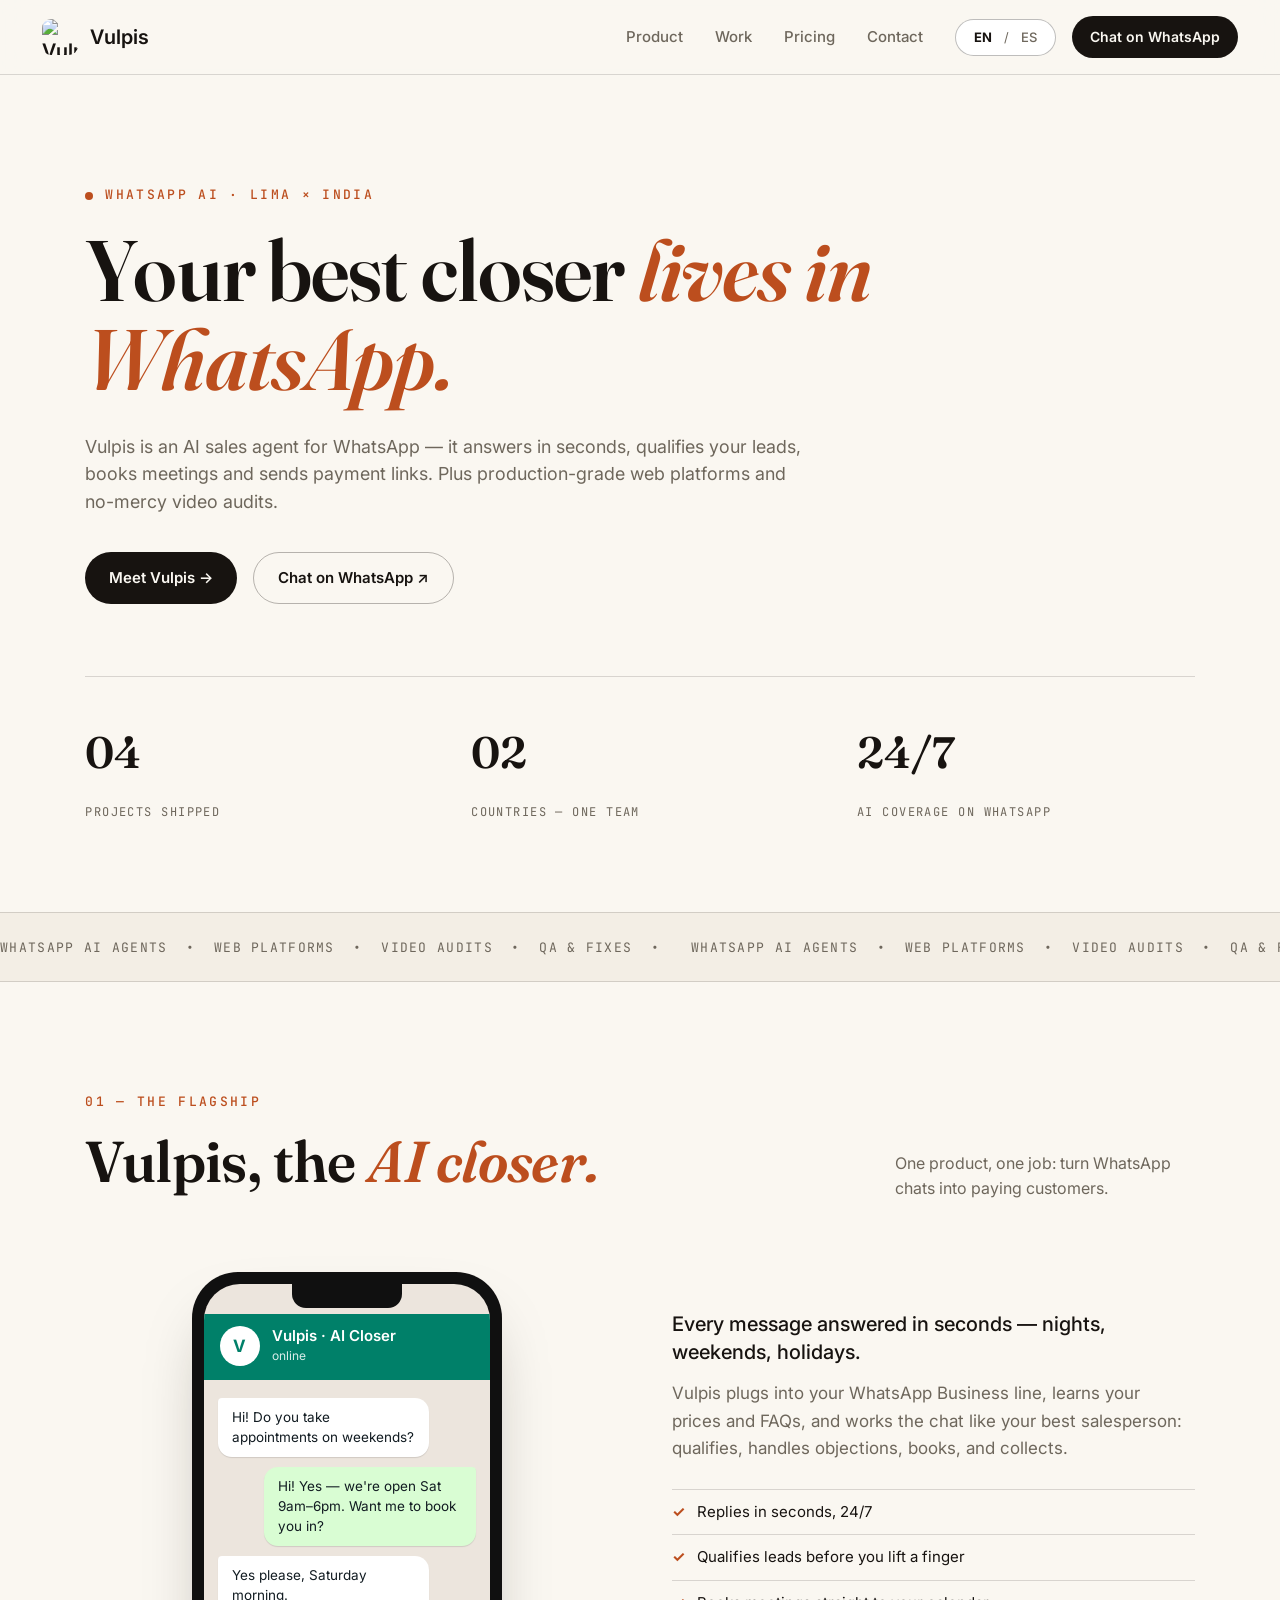
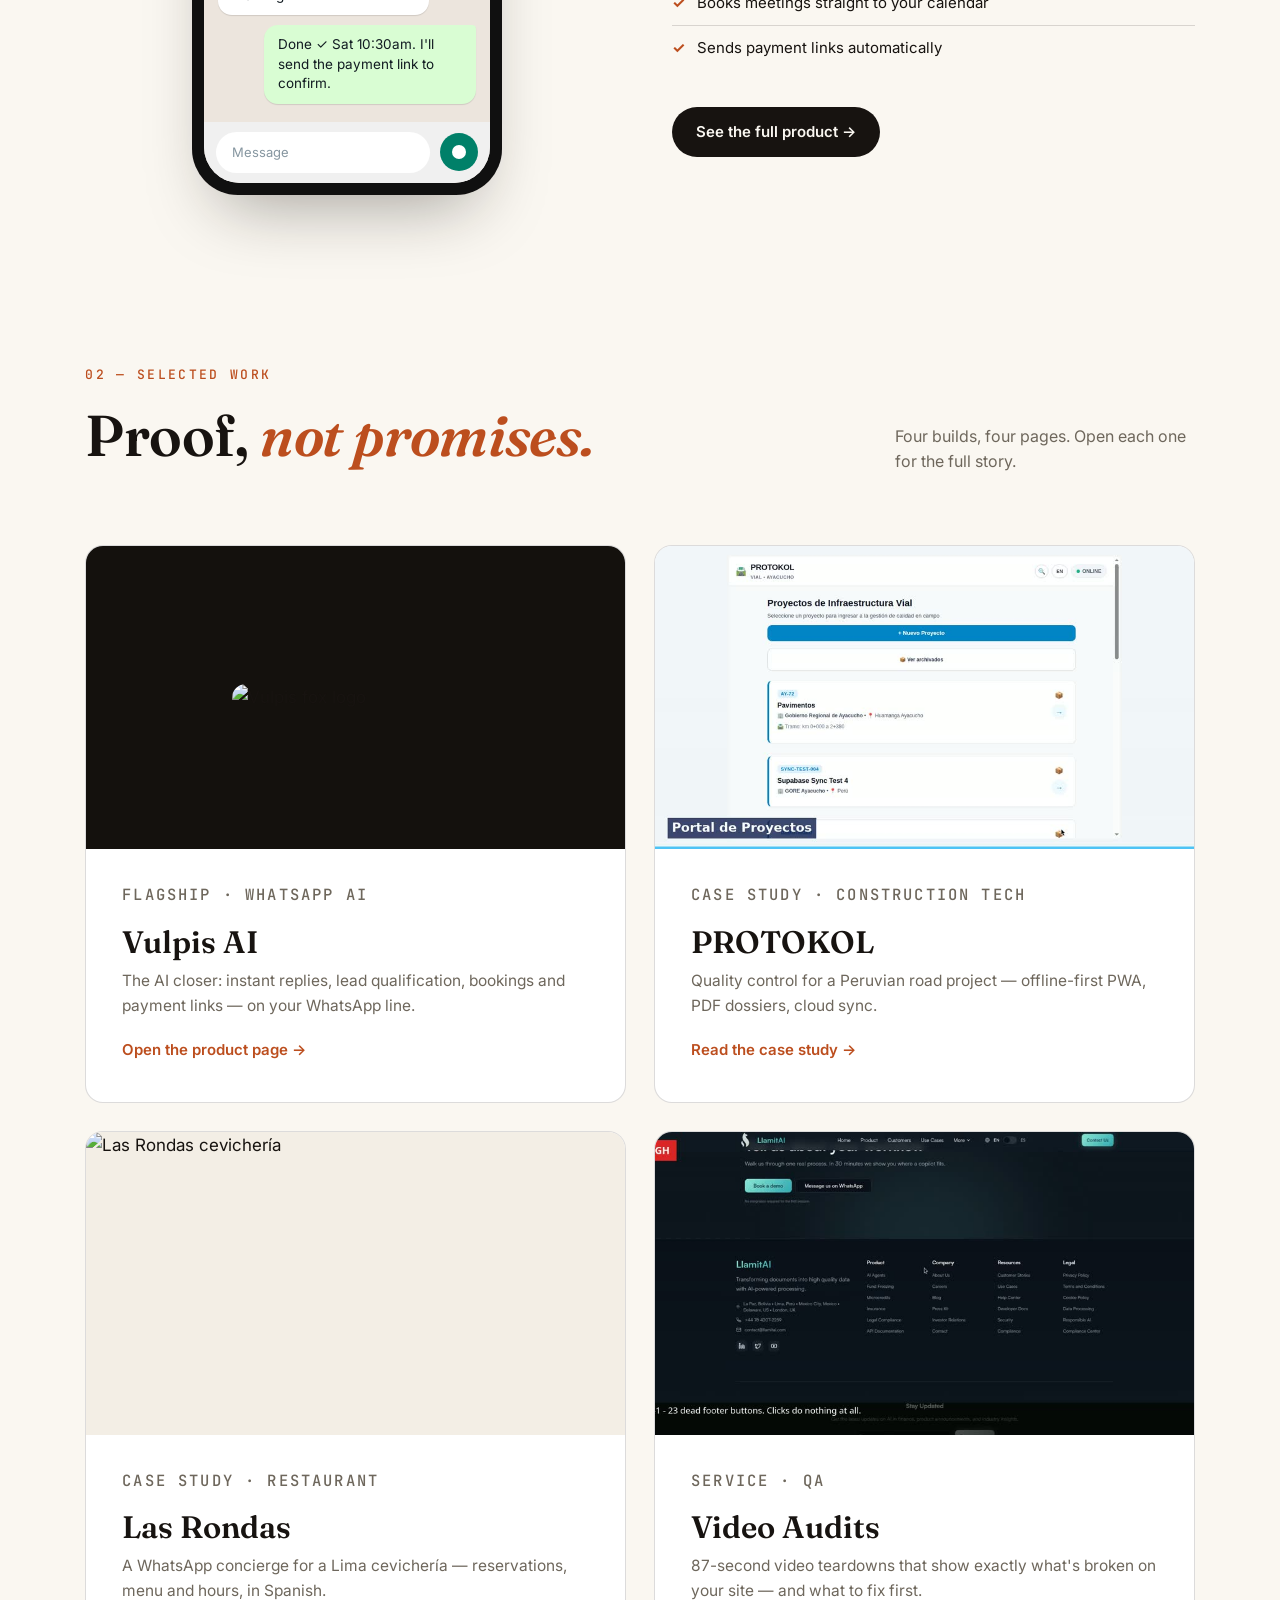
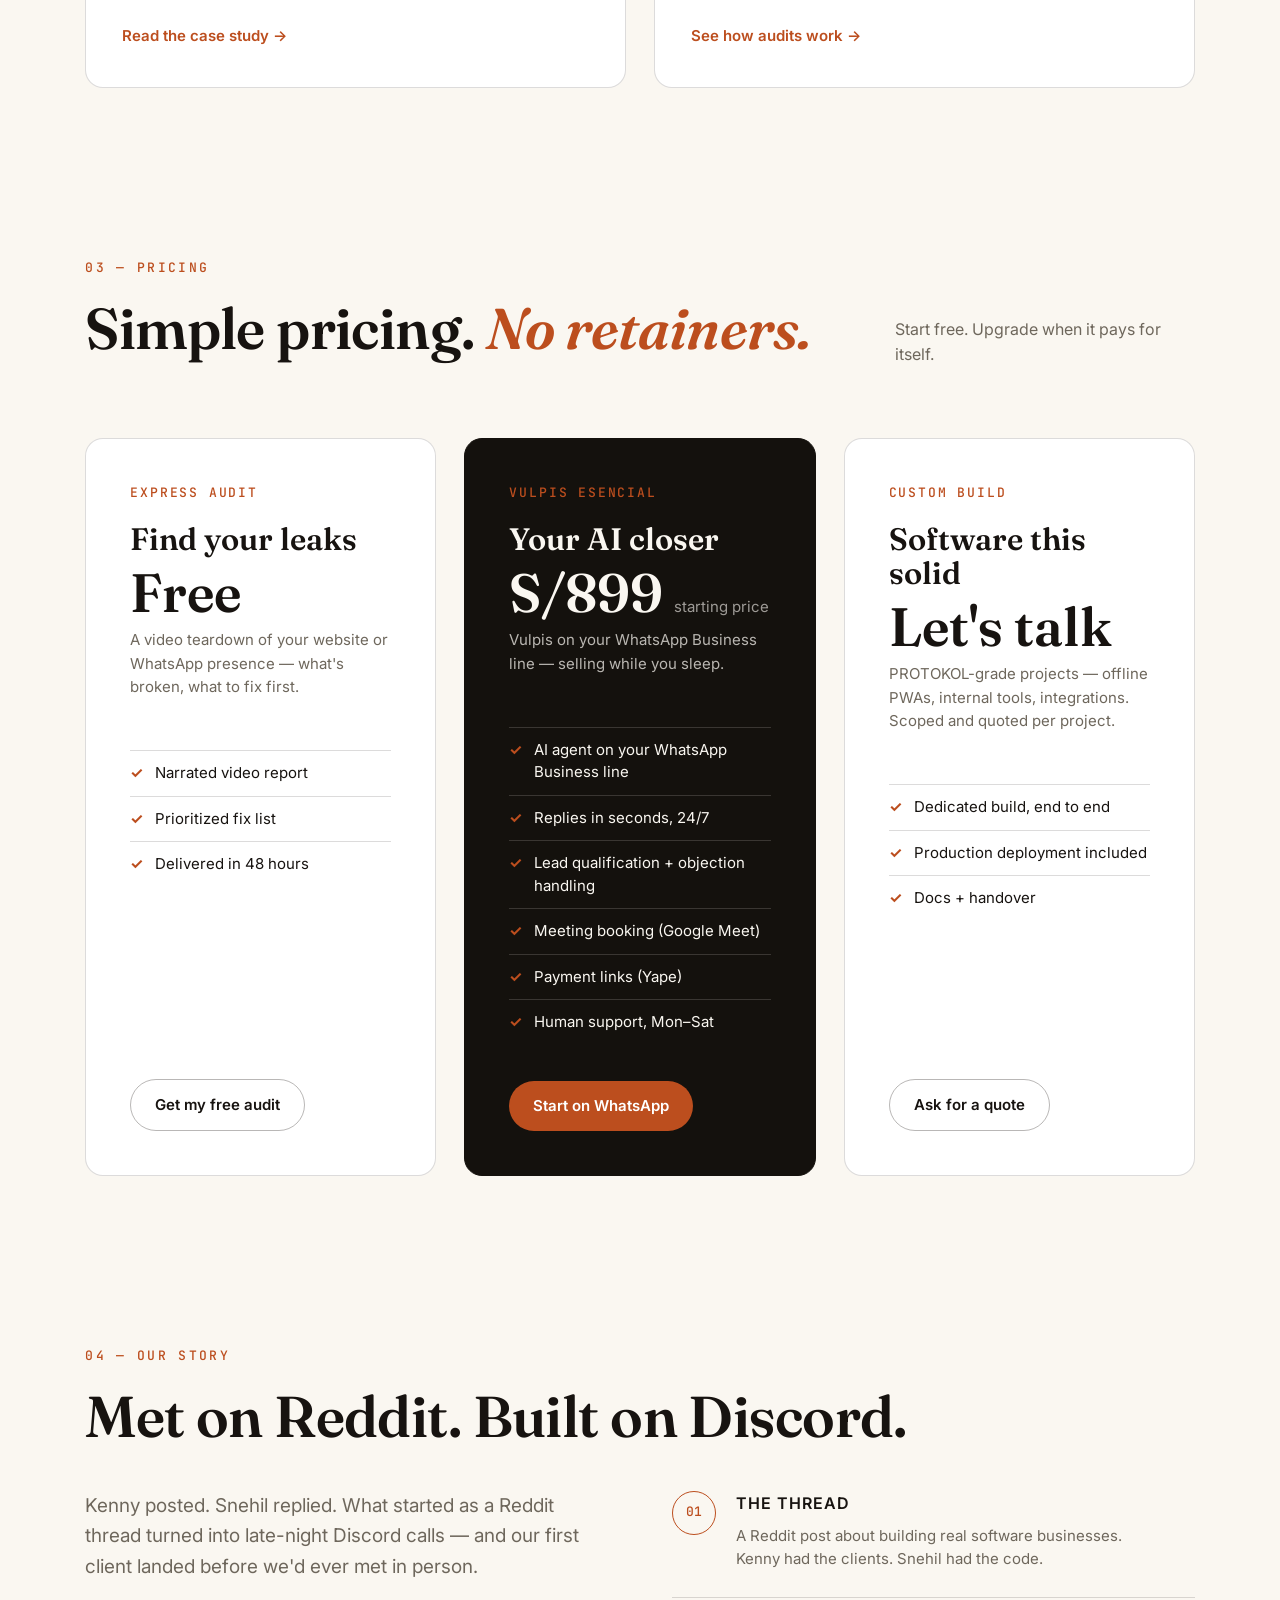
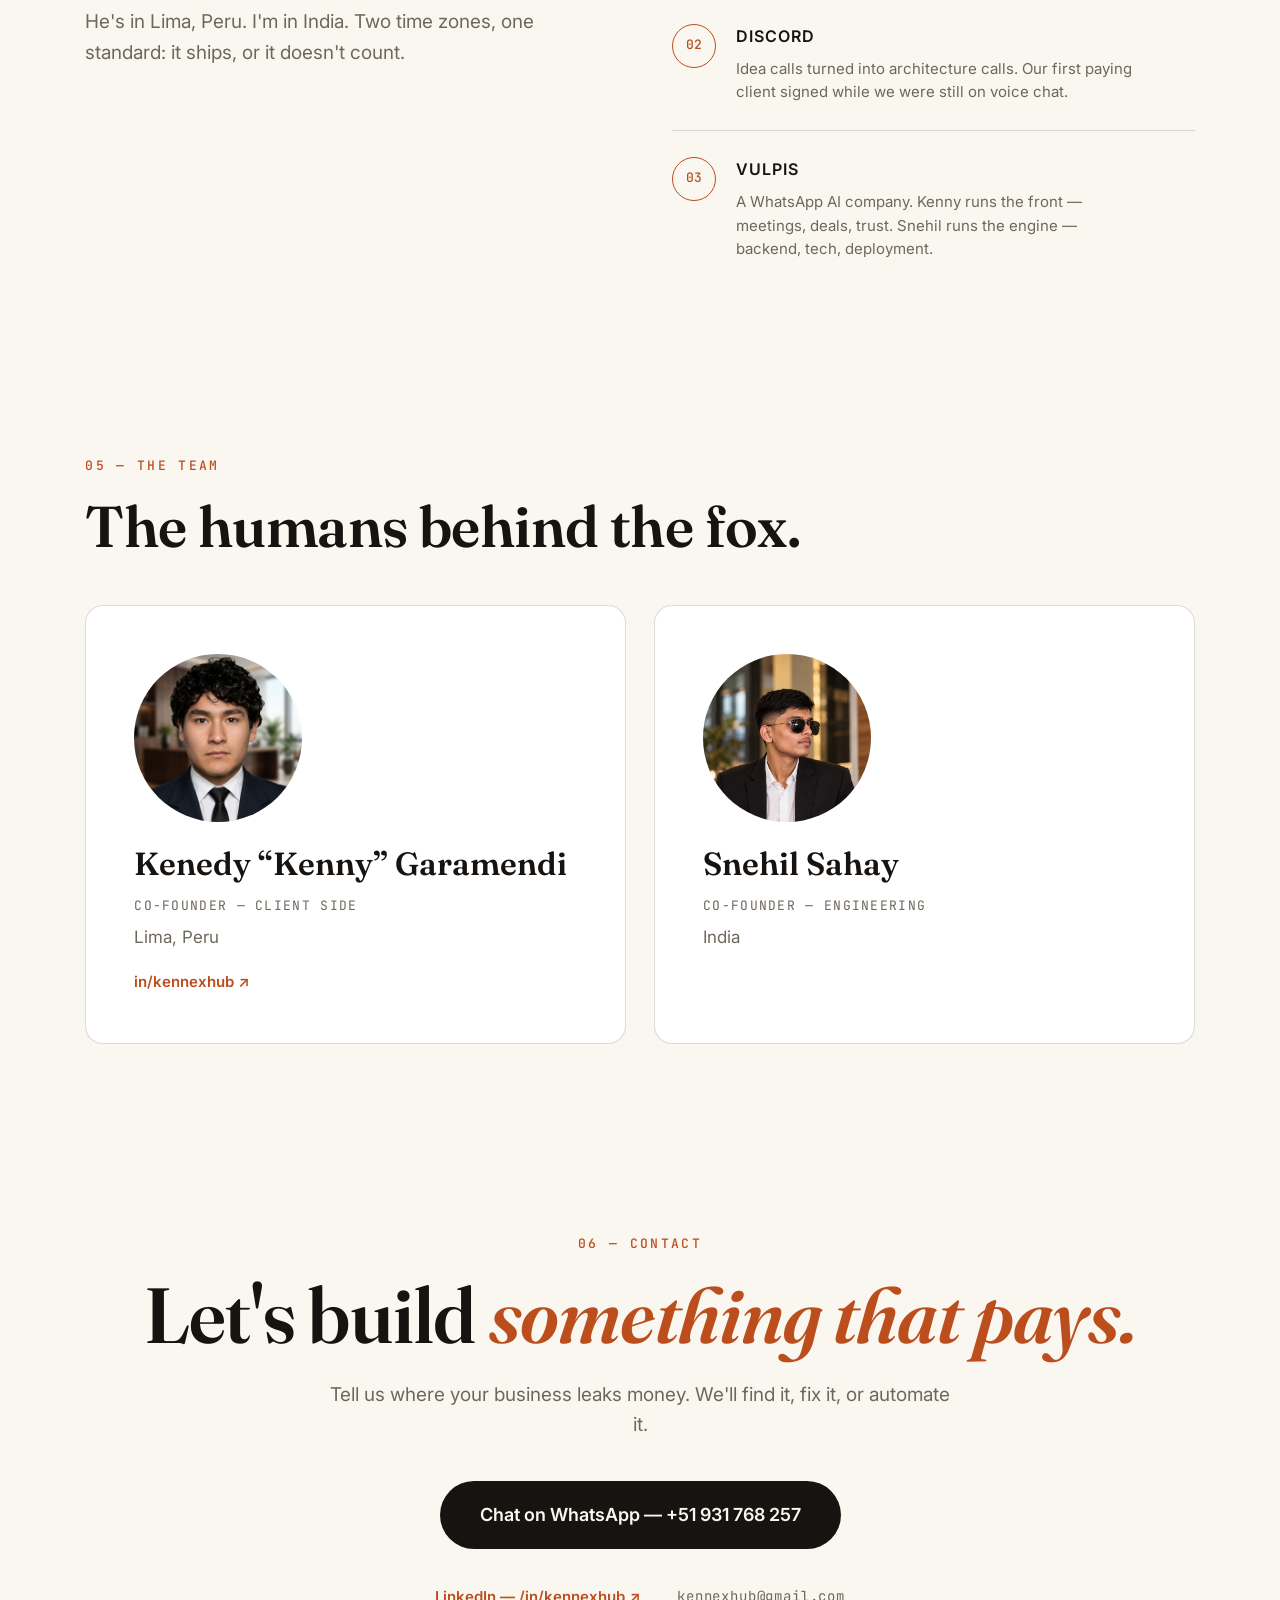
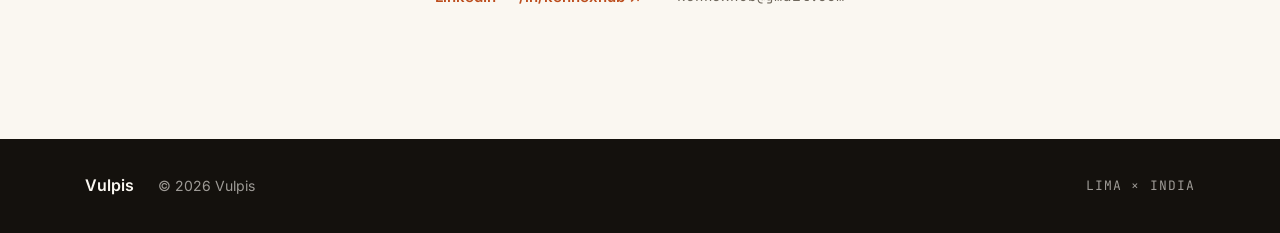
==== commit fb6f88c3: "Vulpis rebrand: multi-page site + pricing" ====
--- a/index.html
+++ b/index.html
@@ -3,8 +3,8 @@
 <head>
 <meta charset="utf-8">
 <meta name="viewport" content="width=device-width, initial-scale=1">
-<title>KennexHub — Software Studio · Lima × India</title>
-<meta name="description" content="KennexHub is a two-man software studio. WhatsApp automation, production web platforms, and no-mercy business audits. Designed in Lima, engineered in India.">
+<title>Vulpis — WhatsApp AI that closes · Lima × India</title>
+<meta name="description" content="Vulpis builds AI sales agents for WhatsApp, production-grade web platforms, and no-mercy video audits. Designed in Lima, engineered in India.">
 <link rel="icon" type="image/png" href="assets/img/favicon.png">
 <link rel="preconnect" href="https://fonts.googleapis.com">
 <link rel="preconnect" href="https://fonts.gstatic.com" crossorigin>
@@ -15,14 +15,14 @@
 <body>
 
 <header class="nav">
-  <a class="brand" href="#top" aria-label="KennexHub home">
-    <img src="assets/img/kennexhub-logo.png" alt="KennexHub logo" width="36" height="36">
-    <span>KennexHub</span>
+  <a class="brand" href="index.html" aria-label="Vulpis home">
+    <img src="assets/img/vulpis-logo.png" alt="Vulpis logo" width="36" height="36">
+    <span>Vulpis</span>
   </a>
   <nav class="links" aria-label="Sections">
+    <a href="vulpis.html" data-en="Product" data-es="Producto">Product</a>
     <a href="#work" data-en="Work" data-es="Proyectos">Work</a>
-    <a href="#story" data-en="Story" data-es="Historia">Story</a>
-    <a href="#team" data-en="Team" data-es="Equipo">Team</a>
+    <a href="#pricing" data-en="Pricing" data-es="Precios">Pricing</a>
     <a href="#contact" data-en="Contact" data-es="Contacto">Contact</a>
   </nav>
   <div class="nav-right">
@@ -31,7 +31,7 @@
       <span aria-hidden="true">/</span>
       <button type="button" data-lang="es">ES</button>
     </div>
-    <a class="btn btn-primary btn-sm" id="nav-wa" href="https://wa.me/51931768257?text=Hi%20KennexHub!%20I%20saw%20your%20portfolio%20and%20I%27d%20like%20to%20talk%20about%20a%20project." target="_blank" rel="noopener">
+    <a class="btn btn-primary btn-sm" id="nav-wa" data-wa="1" href="https://wa.me/51931768257" target="_blank" rel="noopener">
       <span data-en="Chat on WhatsApp" data-es="Hablar por WhatsApp">Chat on WhatsApp</span>
     </a>
     <button class="menu-btn" aria-label="Menu" aria-expanded="false"><span></span><span></span></button>
@@ -42,155 +42,178 @@
 
   <!-- HERO -->
   <section class="hero">
-    <p class="kicker reveal"><span class="dot"></span><span data-en="SOFTWARE STUDIO — LIMA × INDIA" data-es="ESTUDIO DE SOFTWARE — LIMA × INDIA">SOFTWARE STUDIO — LIMA × INDIA</span></p>
-    <h1 class="reveal"><span data-en="We build software that " data-es="Creamos software que ">We build software that </span><em data-en="closes deals." data-es="cierra negocios.">closes deals.</em></h1>
-    <p class="lede reveal" data-en="WhatsApp automation, production web platforms, and no-mercy business audits. Designed in Lima, engineered in India — shipped worldwide." data-es="Automatización en WhatsApp, plataformas web en producción y auditorías sin piedad. Diseñado en Lima, programado en India — lanzado al mundo.">WhatsApp automation, production web platforms, and no-mercy business audits. Designed in Lima, engineered in India — shipped worldwide.</p>
+    <p class="kicker reveal"><span class="dot"></span><span data-en="WHATSAPP AI · LIMA × INDIA" data-es="IA EN WHATSAPP · LIMA × INDIA">WHATSAPP AI · LIMA × INDIA</span></p>
+    <h1 class="reveal"><span data-en="Your best closer " data-es="Tu mejor cerrador ">Your best closer </span><em data-en="lives in WhatsApp." data-es="vive en WhatsApp.">lives in WhatsApp.</em></h1>
+    <p class="lede reveal" data-en="Vulpis is an AI sales agent for WhatsApp — it answers in seconds, qualifies your leads, books meetings and sends payment links. Plus production-grade web platforms and no-mercy video audits." data-es="Vulpis es un agente de ventas con IA para WhatsApp — responde en segundos, califica tus leads, agenda reuniones y envía links de pago. Además de plataformas web en producción y auditorías en video sin piedad.">Vulpis is an AI sales agent for WhatsApp — it answers in seconds, qualifies your leads, books meetings and sends payment links. Plus production-grade web platforms and no-mercy video audits.</p>
     <div class="ctas reveal">
-      <a class="btn btn-primary" id="hero-wa" href="https://wa.me/51931768257?text=Hi%20KennexHub!%20I%20saw%20your%20portfolio%20and%20I%27d%20like%20to%20talk%20about%20a%20project." target="_blank" rel="noopener">
+      <a class="btn btn-primary" href="vulpis.html">
+        <span data-en="Meet Vulpis →" data-es="Conoce a Vulpis →">Meet Vulpis →</span>
+      </a>
+      <a class="btn btn-ghost" id="hero-wa" data-wa="1" href="https://wa.me/51931768257" target="_blank" rel="noopener">
         <span data-en="Chat on WhatsApp ↗" data-es="Hablar por WhatsApp ↗">Chat on WhatsApp ↗</span>
       </a>
-      <a class="btn btn-ghost" href="#work"><span data-en="See the work ↓" data-es="Ver proyectos ↓">See the work ↓</span></a>
     </div>
     <div class="stats reveal">
-      <div class="stat"><strong>04</strong><span data-en="CLIENT BUILDS IN PRODUCTION" data-es="PROYECTOS EN PRODUCCIÓN">CLIENT BUILDS IN PRODUCTION</span></div>
+      <div class="stat"><strong>04</strong><span data-en="PROJECTS SHIPPED" data-es="PROYECTOS LANZADOS">PROJECTS SHIPPED</span></div>
       <div class="stat"><strong>02</strong><span data-en="COUNTRIES — ONE TEAM" data-es="PAÍSES — UN EQUIPO">COUNTRIES — ONE TEAM</span></div>
-      <div class="stat"><strong>01</strong><span data-en="RULE — IT SHIPS OR IT DOESN'T COUNT" data-es="REGLA — SE LANZA O NO CUENTA">RULE — IT SHIPS OR IT DOESN'T COUNT</span></div>
+      <div class="stat"><strong>24/7</strong><span data-en="AI COVERAGE ON WHATSAPP" data-es="COBERTURA IA EN WHATSAPP">AI COVERAGE ON WHATSAPP</span></div>
     </div>
   </section>
 
   <!-- MARQUEE -->
   <div class="marquee" aria-hidden="true">
     <div class="marquee-track">
-      <span>WHATSAPP AUTOMATION&nbsp;&nbsp;•&nbsp;&nbsp;WEB PLATFORMS&nbsp;&nbsp;•&nbsp;&nbsp;BUSINESS AUDITS&nbsp;&nbsp;•&nbsp;&nbsp;QA &amp; FIXES&nbsp;&nbsp;•&nbsp;&nbsp;</span>
-      <span>WHATSAPP AUTOMATION&nbsp;&nbsp;•&nbsp;&nbsp;WEB PLATFORMS&nbsp;&nbsp;•&nbsp;&nbsp;BUSINESS AUDITS&nbsp;&nbsp;•&nbsp;&nbsp;QA &amp; FIXES&nbsp;&nbsp;•&nbsp;&nbsp;</span>
-    </div>
-  </div>
-
-  <!-- WORK -->
-  <section id="work" class="section work">
+      <span>WHATSAPP AI AGENTS&nbsp;&nbsp;•&nbsp;&nbsp;WEB PLATFORMS&nbsp;&nbsp;•&nbsp;&nbsp;VIDEO AUDITS&nbsp;&nbsp;•&nbsp;&nbsp;QA &amp; FIXES&nbsp;&nbsp;•&nbsp;&nbsp;</span>
+      <span>WHATSAPP AI AGENTS&nbsp;&nbsp;•&nbsp;&nbsp;WEB PLATFORMS&nbsp;&nbsp;•&nbsp;&nbsp;VIDEO AUDITS&nbsp;&nbsp;•&nbsp;&nbsp;QA &amp; FIXES&nbsp;&nbsp;•&nbsp;&nbsp;</span>
+    </div>
+  </div>
+
+  <!-- FLAGSHIP -->
+  <section id="product" class="section">
     <div class="section-head reveal">
       <div>
-        <p class="kicker"><span data-en="01 — SELECTED WORK" data-es="01 — PROYECTOS">01 — SELECTED WORK</span></p>
-        <h2 data-en="Proof, not promises." data-es="Pruebas, no promesas.">Proof, not promises.</h2>
-      </div>
-      <p class="section-note" data-en="Every project below is live, demoable, or on video. No mockups of imaginary clients." data-es="Cada proyecto aquí está en vivo, se puede probar o está en video. Sin maquetas de clientes imaginarios.">Every project below is live, demoable, or on video. No mockups of imaginary clients.</p>
-    </div>
-
-    <!-- 01 PROTOKOL -->
-<article class="card reveal">
-  <div class="card-media">
-    <button class="shot play-btn" data-video="assets/video/protokol-guia-completa.mp4" aria-label="Play PROTOKOL walkthrough">
-      <img src="assets/img/poster-protokol.jpg" alt="PROTOKOL — project portal">
-      <span class="play-ring" aria-hidden="true"></span>
-    </button>
-    <p class="shot-cap" data-en="PROTOKOL — PROJECT PORTAL · LIVE BUILD" data-es="PROTOKOL — PORTAL DE PROYECTOS · EN VIVO">PROTOKOL — PROJECT PORTAL · LIVE BUILD</p>
-  </div>
-  <div class="card-body">
-    <p class="card-index">01 / 04</p>
-    <h3>PROTOKOL</h3>
-    <p class="card-lede" data-en="Quality control for a Peruvian road project." data-es="Control de calidad para un proyecto vial peruano.">Quality control for a Peruvian road project.</p>
-    <p class="card-desc" data-en="An offline-first PWA that digitizes field QC protocols for the GORE Ayacucho highway works — atomic submits, per-box signing, PDF dossiers, cloud sync." data-es="Una PWA offline-first que digitaliza los protocolos de control de calidad en campo para la obra vial del GORE Ayacucho — envíos atómicos, firmas por casilla, expedientes PDF y sincronización en la nube.">An offline-first PWA that digitizes field QC protocols for the GORE Ayacucho highway works — atomic submits, per-box signing, PDF dossiers, cloud sync.</p>
-    <p class="card-meta">PWA · TYPESCRIPT · SUPABASE · PDF ENGINE</p>
-    <p class="card-status"><span class="dot"></span><span data-en="LIVE IN PRODUCTION" data-es="EN PRODUCCIÓN">LIVE IN PRODUCTION</span></p>
-    <div class="card-links">
-      <button class="textlink play-btn" data-video="assets/video/protokol-guia-completa.mp4"><span data-en="Watch the walkthrough →" data-es="Ver el recorrido →">Watch the walkthrough →</span></button>
-      <a class="textlink" href="https://protokol-1.onrender.com/" target="_blank" rel="noopener"><span data-en="Live demo ↗" data-es="Demo en vivo ↗">Live demo ↗</span></a>
-    </div>
-  </div>
-</article>
-
-
-    <!-- 02 VULPIS -->
-<article class="card flip reveal">
-  <div class="card-media">
-    <div class="phone" role="img" aria-label="Vulpis WhatsApp chat concept">
-      <div class="phone-screen">
-        <div class="wa-notch"></div>
-        <div class="wa-head">
-          <span class="wa-avatar">V</span>
-          <div><p class="wa-name">Vulpis · AI Closer</p><p class="wa-status" data-en="online" data-es="en línea">online</p></div>
-        </div>
-        <div class="wa-chat">
-          <div class="bubble in" data-en="Hi! I'm looking for someone to build us a website." data-es="¡Hola! Busco a alguien que nos haga un sitio web.">Hi! I'm looking for someone to build us a website.</div>
-          <div class="bubble out" data-en="Great — we build sites, WhatsApp bots and run business audits. What's the goal?" data-es="Genial — hacemos sitios, bots de WhatsApp y auditorías. ¿Cuál es el objetivo?">Great — we build sites, WhatsApp bots and run business audits. What's the goal?</div>
-          <div class="bubble in" data-en="We need more customers from WhatsApp." data-es="Necesitamos más clientes por WhatsApp.">We need more customers from WhatsApp.</div>
-          <div class="bubble out" data-en="Perfect — that's exactly what I do. Want a free audit of your current setup?" data-es="Perfecto — a eso me dedico. ¿Quieres una auditoría gratis de tu negocio?">Perfect — that's exactly what I do. Want a free audit of your current setup?</div>
-        </div>
-        <div class="wa-input"><span class="field" data-en="Message" data-es="Mensaje">Message</span><span class="mic"></span></div>
-      </div>
-    </div>
-    <p class="shot-cap" data-en="VULPIS — LIVE CHAT CONCEPT" data-es="VULPIS — CONCEPTO DE CHAT EN VIVO">VULPIS — LIVE CHAT CONCEPT</p>
-  </div>
-  <div class="card-body">
-    <p class="card-index">02 / 04</p>
-    <h3>VULPIS</h3>
-    <p class="card-lede" data-en="An AI closer that lives in WhatsApp." data-es="Un cerrador con IA que vive en WhatsApp.">An AI closer that lives in WhatsApp.</p>
-    <p class="card-desc" data-en="An autonomous sales agent for agencies — it qualifies leads, handles objections, sends payment links and books meetings. Humans step in only for the custom deals." data-es="Un agente de ventas autónomo para agencias — califica leads, responde objeciones, envía links de pago y agenda reuniones. Los humanos solo entran en los tratos personalizados.">An autonomous sales agent for agencies — it qualifies leads, handles objections, sends payment links and books meetings. Humans step in only for the custom deals.</p>
-    <p class="card-meta">WHATSAPP CLOUD API · PYTHON · GROQ AI</p>
-    <p class="card-status"><span class="dot"></span><span data-en="BUILT · LAUNCH IN PROGRESS" data-es="CONSTRUIDO · LANZAMIENTO EN CURSO">BUILT · LAUNCH IN PROGRESS</span></p>
-  </div>
-</article>
-
-
-    <!-- 03 LAS RONDAS -->
-<article class="card reveal">
-  <div class="card-media">
-    <div class="phone" role="img" aria-label="Las Rondas WhatsApp reservation chat">
-      <div class="phone-screen">
-        <div class="wa-notch"></div>
-        <div class="wa-head">
-          <span class="wa-avatar">R</span>
-          <div><p class="wa-name">Las Rondas · Cevichería</p><p class="wa-status" data-en="online" data-es="en línea">online</p></div>
-        </div>
-        <div class="wa-chat">
-          <div class="bubble in">Hola, ¿tienen mesa para esta noche?</div>
-          <div class="bubble out">¡Hola! Sí — ¿para cuántas personas?</div>
-          <div class="bubble in">Para 2, a las 8pm</div>
-          <div class="bubble out">Listo ✓ Mesa para 2 a las 8:00pm. ¿Algo más?</div>
-        </div>
-        <div class="wa-input"><span class="field" data-en="Message" data-es="Mensaje">Message</span><span class="mic"></span></div>
-      </div>
-    </div>
-    <p class="shot-cap" data-en="LAS RONDAS — RESERVATIONS OVER WHATSAPP" data-es="LAS RONDAS — RESERVAS POR WHATSAPP">LAS RONDAS — RESERVATIONS OVER WHATSAPP</p>
-  </div>
-  <div class="card-body">
-    <p class="card-index">03 / 04</p>
-    <h3>LAS RONDAS</h3>
-    <p class="card-lede" data-en="A WhatsApp concierge for a Peruvian cevichería." data-es="Un concierge de WhatsApp para una cevichería peruana.">A WhatsApp concierge for a Peruvian cevichería.</p>
-    <p class="card-desc" data-en="Reservations, menu and opening hours — answered instantly, in Spanish, right inside WhatsApp. No apps to install, no calls missed." data-es="Reservas, carta y horarios — respondidos al instante, en español, dentro de WhatsApp. Sin apps que instalar, sin llamadas perdidas.">Reservations, menu and opening hours — answered instantly, in Spanish, right inside WhatsApp. No apps to install, no calls missed.</p>
-    <p class="card-meta">WHATSAPP · AUTOMATION · SPANISH-FIRST</p>
-    <p class="card-status"><span class="dot"></span><span data-en="BUILT FOR A LIMA RESTAURANT" data-es="HECHO PARA UN RESTAURANTE LIMEÑO">BUILT FOR A LIMA RESTAURANT</span></p>
-  </div>
-</article>
-
-
-    <!-- 04 AUDITS -->
-<article class="card flip reveal">
-  <div class="card-media">
-    <button class="shot play-btn" data-video="assets/video/llamitai-audit-video.mp4" aria-label="Play audit video">
-      <img src="assets/img/poster-audit.jpg" alt="Video audit of llamitai.com">
-      <span class="play-ring" aria-hidden="true"></span>
-    </button>
-    <p class="shot-cap" data-en="LLAMITAI.COM — VIDEO AUDIT · 87S" data-es="LLAMITAI.COM — AUDITORÍA EN VIDEO · 87S">LLAMITAI.COM — VIDEO AUDIT · 87S</p>
-  </div>
-  <div class="card-body">
-    <p class="card-index">04 / 04</p>
-    <h3 data-en="BUSINESS AUDITS" data-es="AUDITORÍAS">BUSINESS AUDITS</h3>
-    <p class="card-lede" data-en="We find what's broken, then fix it." data-es="Encontramos lo que está roto, y lo arreglamos.">We find what's broken, then fix it.</p>
-    <p class="card-desc" data-en="Full-stack audits of real businesses — dead buttons, broken forms, mobile failures — delivered as narrated video proof with a fix list. Fourteen issues found on one startup directory alone." data-es="Auditorías integrales de negocios reales — botones muertos, formularios rotos, fallos en móvil — entregadas en video narrado con lista de soluciones. Catorce problemas encontrados en un solo directorio de startups.">Full-stack audits of real businesses — dead buttons, broken forms, mobile failures — delivered as narrated video proof with a fix list. Fourteen issues found on one startup directory alone.</p>
-    <p class="card-meta" data-en="QA · UX · VIDEO REPORTS" data-es="QA · UX · REPORTES EN VIDEO">QA · UX · VIDEO REPORTS</p>
-    <p class="card-status"><span class="dot"></span><span data-en="WATCH A REAL AUDIT — 87S" data-es="MIRA UNA AUDITORÍA REAL — 87S">WATCH A REAL AUDIT — 87S</span></p>
-    <div class="card-links">
-      <button class="textlink play-btn" data-video="assets/video/llamitai-audit-video.mp4"><span data-en="Play the audit video →" data-es="Ver el video de auditoría →">Play the audit video →</span></button>
-    </div>
-  </div>
-</article>
-
+        <p class="kicker"><span data-en="01 — THE FLAGSHIP" data-es="01 — LA ESTRELLA">01 — THE FLAGSHIP</span></p>
+        <h2><span data-en="Vulpis, the " data-es="Vulpis, el ">Vulpis, the </span><em data-en="AI closer." data-es="cerrador IA.">AI closer.</em></h2>
+      </div>
+      <p class="section-note" data-en="One product, one job: turn WhatsApp chats into paying customers." data-es="Un producto, un trabajo: convertir chats de WhatsApp en clientes que pagan.">One product, one job: turn WhatsApp chats into paying customers.</p>
+    </div>
+    <div class="split">
+      <div class="split-media reveal">
+        <div class="phone" role="img" aria-label="Vulpis WhatsApp chat">
+          <div class="phone-screen">
+            <div class="wa-notch"></div>
+            <div class="wa-head">
+              <span class="wa-avatar">V</span>
+              <div><p class="wa-name">Vulpis · AI Closer</p><p class="wa-status" data-en="online" data-es="en línea">online</p></div>
+            </div>
+            <div class="wa-chat">
+              <div class="bubble in" data-en="Hi! Do you take appointments on weekends?" data-es="¡Hola! ¿Atienden fines de semana?">Hi! Do you take appointments on weekends?</div>
+              <div class="bubble out" data-en="Hi! Yes — we're open Sat 9am–6pm. Want me to book you in?" data-es="¡Hola! Sí — abrimos sáb de 9am a 6pm. ¿Te reservo un espacio?">Hi! Yes — we're open Sat 9am–6pm. Want me to book you in?</div>
+              <div class="bubble in" data-en="Yes please, Saturday morning." data-es="Sí por favor, el sábado en la mañana.">Yes please, Saturday morning.</div>
+              <div class="bubble out" data-en="Done ✓ Sat 10:30am. I'll send the payment link to confirm." data-es="Listo ✓ Sáb 10:30am. Te envío el link de pago para confirmar.">Done ✓ Sat 10:30am. I'll send the payment link to confirm.</div>
+            </div>
+            <div class="wa-input"><span class="field" data-en="Message" data-es="Mensaje">Message</span><span class="mic"></span></div>
+          </div>
+        </div>
+      </div>
+      <div class="reveal">
+        <p class="card-lede" data-en="Every message answered in seconds — nights, weekends, holidays." data-es="Cada mensaje respondido en segundos — noches, fines de semana, feriados.">Every message answered in seconds — nights, weekends, holidays.</p>
+        <p class="card-desc" data-en="Vulpis plugs into your WhatsApp Business line, learns your prices and FAQs, and works the chat like your best salesperson: qualifies, handles objections, books, and collects." data-es="Vulpis se conecta a tu línea de WhatsApp Business, aprende tus precios y preguntas frecuentes, y trabaja el chat como tu mejor vendedor: califica, responde objeciones, agenda y cobra.">Vulpis plugs into your WhatsApp Business line, learns your prices and FAQs, and works the chat like your best salesperson: qualifies, handles objections, books, and collects.</p>
+        <ul class="check-list">
+          <li data-en="Replies in seconds, 24/7" data-es="Responde en segundos, 24/7">Replies in seconds, 24/7</li>
+          <li data-en="Qualifies leads before you lift a finger" data-es="Califica leads antes de que muevas un dedo">Qualifies leads before you lift a finger</li>
+          <li data-en="Books meetings straight to your calendar" data-es="Agenda reuniones directo en tu calendario">Books meetings straight to your calendar</li>
+          <li data-en="Sends payment links automatically" data-es="Envía links de pago automáticamente">Sends payment links automatically</li>
+        </ul>
+        <a class="btn btn-primary" href="vulpis.html"><span data-en="See the full product →" data-es="Ver el producto completo →">See the full product →</span></a>
+      </div>
+    </div>
+  </section>
+
+  <!-- WORK -->
+  <section id="work" class="section">
+    <div class="section-head reveal">
+      <div>
+        <p class="kicker"><span data-en="02 — SELECTED WORK" data-es="02 — PROYECTOS">02 — SELECTED WORK</span></p>
+        <h2><span data-en="Proof, " data-es="Pruebas, ">Proof, </span><em data-en="not promises." data-es="no promesas.">not promises.</em></h2>
+      </div>
+      <p class="section-note" data-en="Four builds, four pages. Open each one for the full story." data-es="Cuatro proyectos, cuatro páginas. Abre cada una para la historia completa.">Four builds, four pages. Open each one for the full story.</p>
+    </div>
+    <div class="work-grid">
+      <a class="work-card reveal" href="vulpis.html">
+        <div class="wc-media darkbg"><img src="assets/img/vulpis-logo.png" alt="Vulpis fox logo" loading="lazy"></div>
+        <div class="wc-body">
+          <p class="wc-tag" data-en="FLAGSHIP · WHATSAPP AI" data-es="ESTRELLA · IA EN WHATSAPP">FLAGSHIP · WHATSAPP AI</p>
+          <h3>Vulpis AI</h3>
+          <p data-en="The AI closer: instant replies, lead qualification, bookings and payment links — on your WhatsApp line." data-es="El cerrador IA: respuestas instantáneas, calificación de leads, reservas y links de pago — en tu línea de WhatsApp.">The AI closer: instant replies, lead qualification, bookings and payment links — on your WhatsApp line.</p>
+          <span class="go" data-en="Open the product page →" data-es="Abrir la página del producto →">Open the product page →</span>
+        </div>
+      </a>
+      <a class="work-card reveal" href="protokol.html">
+        <div class="wc-media"><img src="assets/img/poster-protokol.jpg" alt="PROTOKOL project portal" loading="lazy"></div>
+        <div class="wc-body">
+          <p class="wc-tag" data-en="CASE STUDY · CONSTRUCTION TECH" data-es="CASO · TECH DE CONSTRUCCIÓN">CASE STUDY · CONSTRUCTION TECH</p>
+          <h3>PROTOKOL</h3>
+          <p data-en="Quality control for a Peruvian road project — offline-first PWA, PDF dossiers, cloud sync." data-es="Control de calidad para un proyecto vial peruano — PWA offline, expedientes PDF, sincronización en la nube.">Quality control for a Peruvian road project — offline-first PWA, PDF dossiers, cloud sync.</p>
+          <span class="go" data-en="Read the case study →" data-es="Leer el caso →">Read the case study →</span>
+        </div>
+      </a>
+      <a class="work-card reveal" href="las-rondas.html">
+        <div class="wc-media"><img src="assets/img/tile-las-rondas.jpg" alt="Las Rondas cevichería" loading="lazy"></div>
+        <div class="wc-body">
+          <p class="wc-tag" data-en="CASE STUDY · RESTAURANT" data-es="CASO · RESTAURANTE">CASE STUDY · RESTAURANT</p>
+          <h3>Las Rondas</h3>
+          <p data-en="A WhatsApp concierge for a Lima cevichería — reservations, menu and hours, in Spanish." data-es="Un concierge de WhatsApp para una cevichería limeña — reservas, carta y horarios, en español.">A WhatsApp concierge for a Lima cevichería — reservations, menu and hours, in Spanish.</p>
+          <span class="go" data-en="Read the case study →" data-es="Leer el caso →">Read the case study →</span>
+        </div>
+      </a>
+      <a class="work-card reveal" href="audits.html">
+        <div class="wc-media"><img src="assets/img/poster-audit.jpg" alt="Video audit sample" loading="lazy"></div>
+        <div class="wc-body">
+          <p class="wc-tag" data-en="SERVICE · QA" data-es="SERVICIO · QA">SERVICE · QA</p>
+          <h3 data-en="Video Audits" data-es="Auditorías en video">Video Audits</h3>
+          <p data-en="87-second video teardowns that show exactly what's broken on your site — and what to fix first." data-es="Videos de 87 segundos que muestran exactamente qué está roto en tu sitio — y qué arreglar primero.">87-second video teardowns that show exactly what's broken on your site — and what to fix first.</p>
+          <span class="go" data-en="See how audits work →" data-es="Ver cómo funcionan →">See how audits work →</span>
+        </div>
+      </a>
+    </div>
+  </section>
+
+  <!-- PRICING -->
+  <section id="pricing" class="section">
+    <div class="section-head reveal">
+      <div>
+        <p class="kicker"><span data-en="03 — PRICING" data-es="03 — PRECIOS">03 — PRICING</span></p>
+        <h2><span data-en="Simple pricing. " data-es="Precios simples. ">Simple pricing. </span><em data-en="No retainers." data-es="Sin letra pequeña.">No retainers.</em></h2>
+      </div>
+      <p class="section-note" data-en="Start free. Upgrade when it pays for itself." data-es="Empieza gratis. Sube de nivel cuando se pague solo.">Start free. Upgrade when it pays for itself.</p>
+    </div>
+    <div class="pricing-grid">
+      <div class="price-card reveal">
+        <p class="pname" data-en="EXPRESS AUDIT" data-es="AUDITORÍA EXPRESS">EXPRESS AUDIT</p>
+        <h3 data-en="Find your leaks" data-es="Encuentra tus fugas">Find your leaks</h3>
+        <p class="price"><span data-en="Free" data-es="Gratis">Free</span></p>
+        <p class="pdesc" data-en="A video teardown of your website or WhatsApp presence — what's broken, what to fix first." data-es="Un video analizando tu sitio web o tu WhatsApp — qué está roto, qué arreglar primero.">A video teardown of your website or WhatsApp presence — what's broken, what to fix first.</p>
+        <ul class="check-list">
+          <li data-en="Narrated video report" data-es="Video narrado con hallazgos">Narrated video report</li>
+          <li data-en="Prioritized fix list" data-es="Lista de soluciones priorizada">Prioritized fix list</li>
+          <li data-en="Delivered in 48 hours" data-es="Entrega en 48 horas">Delivered in 48 hours</li>
+        </ul>
+        <a class="btn btn-ghost" data-wa="1" data-wa-en="Hi Vulpis! I'd like a free express audit of my business." data-wa-es="¡Hola Vulpis! Quiero una auditoría express gratis de mi negocio." href="https://wa.me/51931768257" target="_blank" rel="noopener"><span data-en="Get my free audit" data-es="Quiero mi auditoría gratis">Get my free audit</span></a>
+      </div>
+      <div class="price-card featured reveal">
+        <p class="pname" data-en="VULPIS ESENCIAL" data-es="VULPIS ESENCIAL">VULPIS ESENCIAL</p>
+        <h3 data-en="Your AI closer" data-es="Tu cerrador IA">Your AI closer</h3>
+        <p class="price">S/899 <span class="per" data-en="starting price" data-es="precio inicial">starting price</span></p>
+        <p class="pdesc" data-en="Vulpis on your WhatsApp Business line — selling while you sleep." data-es="Vulpis en tu línea de WhatsApp Business — vendiendo mientras duermes.">Vulpis on your WhatsApp Business line — selling while you sleep.</p>
+        <ul class="check-list">
+          <li data-en="AI agent on your WhatsApp Business line" data-es="Agente IA en tu WhatsApp Business">AI agent on your WhatsApp Business line</li>
+          <li data-en="Replies in seconds, 24/7" data-es="Responde en segundos, 24/7">Replies in seconds, 24/7</li>
+          <li data-en="Lead qualification + objection handling" data-es="Calificación de leads + objeciones">Lead qualification + objection handling</li>
+          <li data-en="Meeting booking (Google Meet)" data-es="Agenda de reuniones (Google Meet)">Meeting booking (Google Meet)</li>
+          <li data-en="Payment links (Yape)" data-es="Links de pago (Yape)">Payment links (Yape)</li>
+          <li data-en="Human support, Mon–Sat" data-es="Soporte humano, Lun–Sáb">Human support, Mon–Sat</li>
+        </ul>
+        <a class="btn btn-primary" data-wa="1" data-wa-en="Hi Vulpis! I want Vulpis Esencial for my business." data-wa-es="¡Hola Vulpis! Quiero Vulpis Esencial para mi negocio." href="https://wa.me/51931768257" target="_blank" rel="noopener"><span data-en="Start on WhatsApp" data-es="Empezar por WhatsApp">Start on WhatsApp</span></a>
+      </div>
+      <div class="price-card reveal">
+        <p class="pname" data-en="CUSTOM BUILD" data-es="PROYECTO A MEDIDA">CUSTOM BUILD</p>
+        <h3 data-en="Software this solid" data-es="Software así de sólido">Software this solid</h3>
+        <p class="price"><span data-en="Let's talk" data-es="Conversemos">Let's talk</span></p>
+        <p class="pdesc" data-en="PROTOKOL-grade projects — offline PWAs, internal tools, integrations. Scoped and quoted per project." data-es="Proyectos nivel PROTOKOL — PWAs offline, herramientas internas, integraciones. Cotizado por proyecto.">PROTOKOL-grade projects — offline PWAs, internal tools, integrations. Scoped and quoted per project.</p>
+        <ul class="check-list">
+          <li data-en="Dedicated build, end to end" data-es="Desarrollo dedicado, integral">Dedicated build, end to end</li>
+          <li data-en="Production deployment included" data-es="Despliegue en producción incluido">Production deployment included</li>
+          <li data-en="Docs + handover" data-es="Documentación + entrega">Docs + handover</li>
+        </ul>
+        <a class="btn btn-ghost" data-wa="1" data-wa-en="Hi Vulpis! I'd like a quote for a custom project." data-wa-es="¡Hola Vulpis! Quiero una cotización para un proyecto a medida." href="https://wa.me/51931768257" target="_blank" rel="noopener"><span data-en="Ask for a quote" data-es="Pedir cotización">Ask for a quote</span></a>
+      </div>
+    </div>
   </section>
 
   <!-- STORY -->
   <section id="story" class="section story">
-    <p class="kicker reveal"><span data-en="02 — OUR STORY" data-es="02 — NUESTRA HISTORIA">02 — OUR STORY</span></p>
+    <p class="kicker reveal"><span data-en="04 — OUR STORY" data-es="04 — NUESTRA HISTORIA">04 — OUR STORY</span></p>
     <h2 class="reveal" data-en="Met on Reddit. Built on Discord." data-es="Nos conocimos en Reddit. Despegamos en Discord.">Met on Reddit. Built on Discord.</h2>
     <div class="story-cols">
       <div class="story-text reveal">
@@ -200,37 +223,15 @@
       <ol class="timeline reveal">
         <li><span class="tnum">01</span><div><h4 data-en="THE THREAD" data-es="EL HILO">THE THREAD</h4><p data-en="A Reddit post about building real software businesses. Kenny had the clients. Snehil had the code." data-es="Un post en Reddit sobre crear negocios de software reales. Kenny tenía los clientes. Snehil tenía el código.">A Reddit post about building real software businesses. Kenny had the clients. Snehil had the code.</p></div></li>
         <li><span class="tnum">02</span><div><h4>DISCORD</h4><p data-en="Idea calls turned into architecture calls. Our first paying client signed while we were still on voice chat." data-es="Las llamadas de ideas se volvieron llamadas de arquitectura. Nuestro primer cliente pagó mientras seguíamos en llamada de voz.">Idea calls turned into architecture calls. Our first paying client signed while we were still on voice chat.</p></div></li>
-        <li><span class="tnum">03</span><div><h4>KENNEXHUB</h4><p data-en="A two-man studio. Kenny runs the front — meetings, deals, trust. Snehil runs the engine — backend, tech, deployment." data-es="Un estudio de dos. Kenny lleva el frente — reuniones, tratos, confianza. Snehil lleva el motor — backend, tecnología, despliegue.">A two-man studio. Kenny runs the front — meetings, deals, trust. Snehil runs the engine — backend, tech, deployment.</p></div></li>
+        <li><span class="tnum">03</span><div><h4>VULPIS</h4><p data-en="A WhatsApp AI company. Kenny runs the front — meetings, deals, trust. Snehil runs the engine — backend, tech, deployment." data-es="Una empresa de IA en WhatsApp. Kenny lleva el frente — reuniones, tratos, confianza. Snehil lleva el motor — backend, tecnología, despliegue.">A WhatsApp AI company. Kenny runs the front — meetings, deals, trust. Snehil runs the engine — backend, tech, deployment.</p></div></li>
       </ol>
     </div>
-  </section>
-
-  <!-- HOW WE WORK -->
-  <section class="section how">
-    <p class="kicker reveal"><span data-en="03 — HOW WE WORK" data-es="03 — CÓMO TRABAJAMOS">03 — HOW WE WORK</span></p>
-    <h2 class="reveal" data-en="Two people. Zero handoffs." data-es="Dos personas. Cero intermediarios.">Two people. Zero handoffs.</h2>
-    <div class="how-cols">
-      <div class="how-card reveal">
-        <p class="kicker-sm" data-en="KENNY — LIMA, PERU" data-es="KENNY — LIMA, PERÚ">KENNY — LIMA, PERU</p>
-        <h3 data-en="The front man" data-es="El frontman">The front man</h3>
-        <p data-en="Runs the meetings, closes the deals, owns client trust. He's the person clients talk to — and the reason they say yes." data-es="Dirige las reuniones, cierra los tratos, es dueño de la confianza del cliente. Es la persona con la que hablan los clientes — y la razón por la que dicen sí.">Runs the meetings, closes the deals, owns client trust. He's the person clients talk to — and the reason they say yes.</p>
-      </div>
-      <div class="how-card reveal">
-        <p class="kicker-sm" data-en="SNEHIL — INDIA" data-es="SNEHIL — INDIA">SNEHIL — INDIA</p>
-        <h3 data-en="The engine room" data-es="La sala de máquinas">The engine room</h3>
-        <p data-en="Backend, tech, deployment. Gets the job done end-to-end — then we accept full payment." data-es="Backend, tecnología, despliegue. Hace el trabajo de principio a fin — y luego aceptamos el pago completo.">Backend, tech, deployment. Gets the job done end-to-end — then we accept full payment.</p>
-      </div>
-    </div>
-    <blockquote class="quote reveal">
-      <p data-en="“The job isn't done until it's live and paid.”" data-es="“El trabajo no está terminado hasta que está en vivo y pagado.”">“The job isn't done until it's live and paid.”</p>
-      <cite data-en="— OUR ONLY PROCESS DOC" data-es="— NUESTRO ÚNICO DOCUMENTO DE PROCESO">— OUR ONLY PROCESS DOC</cite>
-    </blockquote>
   </section>
 
   <!-- TEAM -->
   <section id="team" class="section team">
-    <p class="kicker reveal"><span data-en="04 — THE TEAM" data-es="04 — EL EQUIPO">04 — THE TEAM</span></p>
-    <h2 class="reveal" data-en="The people behind the work." data-es="La gente detrás del trabajo.">The people behind the work.</h2>
+    <p class="kicker reveal"><span data-en="05 — THE TEAM" data-es="05 — EL EQUIPO">05 — THE TEAM</span></p>
+    <h2 class="reveal" data-en="The humans behind the fox." data-es="Los humanos detrás del zorro.">The humans behind the fox.</h2>
     <div class="team-cols">
       <div class="team-card reveal">
         <img src="assets/img/kenny.jpg" alt="Kenny" width="168" height="168" loading="lazy">
@@ -250,11 +251,11 @@
 
   <!-- CONTACT -->
   <section id="contact" class="section contact">
-    <p class="kicker reveal"><span data-en="05 — CONTACT" data-es="05 — CONTACTO">05 — CONTACT</span></p>
+    <p class="kicker reveal"><span data-en="06 — CONTACT" data-es="06 — CONTACTO">06 — CONTACT</span></p>
     <h2 class="reveal"><span data-en="Let's build " data-es="Construyamos ">Let's build </span><em data-en="something that pays." data-es="algo que genere ingresos.">something that pays.</em></h2>
     <p class="contact-sub reveal" data-en="Tell us where your business leaks money. We'll find it, fix it, or automate it." data-es="Cuéntanos dónde pierde dinero tu negocio. Lo encontramos, lo arreglamos o lo automatizamos.">Tell us where your business leaks money. We'll find it, fix it, or automate it.</p>
     <div class="reveal">
-      <a class="btn btn-primary btn-lg" id="contact-wa" href="https://wa.me/51931768257?text=Hi%20KennexHub!%20I%20saw%20your%20portfolio%20and%20I%27d%20like%20to%20talk%20about%20a%20project." target="_blank" rel="noopener">
+      <a class="btn btn-primary btn-lg" id="contact-wa" data-wa="1" href="https://wa.me/51931768257" target="_blank" rel="noopener">
         <span data-en="Chat on WhatsApp — +51 931 768 257" data-es="Hablar por WhatsApp — +51 931 768 257">Chat on WhatsApp — +51 931 768 257</span>
       </a>
     </div>
@@ -268,8 +269,8 @@
 
 <footer class="footer">
   <div class="footer-inner">
-    <a class="brand" href="#top"><span>KennexHub</span></a>
-    <p>© 2026 KennexHub</p>
+    <a class="brand" href="index.html"><span>Vulpis</span></a>
+    <p>© 2026 Vulpis</p>
     <p class="mono-dim">LIMA × INDIA</p>
   </div>
 </footer>
--- a/styles.css
+++ b/styles.css
@@ -243,3 +243,115 @@
   .team-card img{width:120px;height:120px}
   .work .card{padding:48px 0}
 }
+
+/* ---------- subpage hero ---------- */
+.page-hero{padding:72px var(--pad) 40px;max-width:1440px;margin:0 auto}
+.crumbs{font-family:var(--font-mono);font-size:13px;letter-spacing:.08em;color:var(--muted);margin-bottom:28px;display:flex;gap:10px;align-items:center;flex-wrap:wrap}
+.crumbs a{color:var(--muted);text-decoration:none}
+.crumbs a:hover{color:var(--accent)}
+.crumbs .sep{opacity:.5}
+.page-hero h1{font-size:clamp(44px,6vw,88px);max-width:1040px;margin-bottom:24px}
+.page-hero .lede{margin-bottom:0}
+.facts{display:grid;grid-template-columns:repeat(4,1fr);gap:1px;background:var(--line);border:1px solid var(--line);border-radius:var(--radius);overflow:hidden;margin-top:52px}
+.fact{background:var(--surface);padding:26px 28px}
+.fact .flabel{font-family:var(--font-mono);font-size:12px;letter-spacing:.14em;color:var(--muted);margin-bottom:10px}
+.fact .fval{font-weight:600;font-size:16px;line-height:1.45}
+
+/* ---------- feature grid ---------- */
+.feature-grid{display:grid;grid-template-columns:repeat(3,1fr);gap:28px;margin-top:52px}
+.feature{background:var(--surface);border:1px solid var(--line);border-radius:var(--radius);padding:38px}
+.feature .fnum{font-family:var(--font-mono);color:var(--accent);font-size:13px;letter-spacing:.14em;margin-bottom:18px;font-weight:500}
+.feature h3{font-family:var(--font-disp);font-weight:600;font-size:25px;margin-bottom:12px;line-height:1.15}
+.feature p{color:var(--muted);font-size:15.5px;line-height:1.6}
+
+/* ---------- steps ---------- */
+.steps{display:grid;grid-template-columns:repeat(3,1fr);gap:32px;margin-top:52px}
+.step{border-top:2px solid var(--ink);padding-top:26px}
+.step .snum{font-family:var(--font-disp);font-weight:600;font-size:46px;color:var(--accent);line-height:1}
+.step h3{font-size:20px;margin:14px 0 10px;font-weight:600}
+.step p{color:var(--muted);font-size:15.5px;line-height:1.6}
+
+/* ---------- pain points ---------- */
+.pain-grid{display:grid;grid-template-columns:repeat(3,1fr);gap:32px;margin-top:52px}
+.pain{border-left:2px solid var(--accent);padding-left:26px}
+.pain h3{font-size:19px;margin-bottom:10px;font-weight:600}
+.pain p{color:var(--muted);font-size:15.5px;line-height:1.6}
+
+/* ---------- pricing ---------- */
+.pricing-grid{display:grid;grid-template-columns:repeat(3,1fr);gap:28px;margin-top:56px;align-items:stretch}
+.price-card{background:var(--surface);border:1px solid var(--line);border-radius:var(--radius);padding:44px;display:flex;flex-direction:column}
+.price-card.featured{background:var(--dark);color:var(--bg);border-color:var(--dark)}
+.price-card .pname{font-family:var(--font-mono);font-size:13px;letter-spacing:.14em;color:var(--accent);margin-bottom:18px;font-weight:500}
+.price-card h3{font-family:var(--font-disp);font-weight:600;font-size:31px;margin-bottom:10px;line-height:1.1}
+.price-card .pdesc{color:var(--muted);font-size:15px;line-height:1.55;margin-bottom:26px}
+.price-card.featured .pdesc{color:rgba(250,247,241,.72)}
+.price{font-family:var(--font-disp);font-weight:600;font-size:54px;line-height:1;margin-bottom:8px}
+.price .per{font-family:var(--font-body);font-weight:400;font-size:15px;color:var(--muted)}
+.price-card.featured .per{color:rgba(250,247,241,.6)}
+.check-list{list-style:none;margin:26px 0 36px;flex:1}
+.check-list li{padding:11px 0;border-top:1px solid var(--line);font-size:15px;display:flex;gap:12px;line-height:1.5}
+.price-card.featured .check-list li{border-top-color:rgba(250,247,241,.16)}
+.check-list li::before{content:"✓";color:var(--accent);font-weight:700;flex:none}
+.price-card .btn{align-self:flex-start}
+.price-card.featured .btn-primary{background:var(--accent);color:#fff}
+.price-card.featured .btn-primary:hover{background:#d35f28}
+
+/* ---------- faq ---------- */
+.faq{margin-top:52px;max-width:840px}
+.faq details{border-top:1px solid var(--line);padding:24px 0}
+.faq details:last-child{border-bottom:1px solid var(--line)}
+.faq summary{font-weight:600;font-size:18px;cursor:pointer;list-style:none;display:flex;justify-content:space-between;align-items:center;gap:20px}
+.faq summary::-webkit-details-marker{display:none}
+.faq summary::after{content:"+";color:var(--accent);font-size:24px;font-weight:400;flex:none}
+.faq details[open] summary::after{content:"–"}
+.faq details p{color:var(--muted);margin-top:14px;max-width:660px;line-height:1.62}
+
+/* ---------- work grid (home) ---------- */
+.work-grid{display:grid;grid-template-columns:1fr 1fr;gap:28px;margin-top:56px}
+.work-card{display:block;text-decoration:none;background:var(--surface);border:1px solid var(--line);border-radius:var(--radius);overflow:hidden;transition:transform .22s ease,box-shadow .22s ease}
+.work-card:hover{transform:translateY(-5px);box-shadow:0 30px 60px -30px rgba(23,19,16,.3)}
+.wc-media{aspect-ratio:16/9;overflow:hidden;background:var(--paper-dim)}
+.wc-media img{width:100%;height:100%;object-fit:cover;display:block}
+.wc-media.darkbg{background:#14110d;display:flex;align-items:center;justify-content:center}
+.wc-media.darkbg img{width:46%;height:auto;object-fit:contain;border-radius:18px}
+.wc-body{padding:34px 36px 38px}
+.wc-tag{font-family:var(--font-mono);font-size:12px;letter-spacing:.14em;color:var(--accent);margin-bottom:14px;font-weight:500}
+.wc-body h3{font-family:var(--font-disp);font-weight:600;font-size:31px;margin-bottom:10px;line-height:1.05}
+.wc-body p{color:var(--muted);font-size:15.5px;line-height:1.6;margin-bottom:18px}
+.wc-body .go{font-weight:600;color:var(--accent);font-size:15px}
+
+/* ---------- split ---------- */
+.split{display:grid;grid-template-columns:1fr 1fr;gap:clamp(40px,5vw,88px);align-items:center;margin-top:56px}
+.split.flip>.split-media{order:2}
+
+/* ---------- cta band ---------- */
+.band{background:var(--dark);color:var(--bg);border-radius:var(--radius);padding:76px clamp(32px,5vw,88px);text-align:center;margin-top:104px}
+.band h2{color:var(--bg);margin-bottom:18px}
+.band p{color:rgba(250,247,241,.72);max-width:600px;margin:0 auto 38px;font-size:18px;line-height:1.6}
+.band .btn-primary{background:var(--accent);color:#fff}
+.band .btn-primary:hover{background:#d35f28;transform:translateY(-2px)}
+.band .ctas{justify-content:center;margin-bottom:0}
+
+/* ---------- project prev/next ---------- */
+.proj-nav{display:grid;grid-template-columns:1fr 1fr;gap:28px;margin-top:104px;border-top:1px solid var(--line);padding-top:52px}
+.proj-nav a{text-decoration:none;display:block;padding:34px 36px;border:1px solid var(--line);border-radius:var(--radius);background:var(--surface);transition:border-color .2s ease}
+.proj-nav a:hover{border-color:var(--accent)}
+.proj-nav .dir{font-family:var(--font-mono);font-size:12px;letter-spacing:.14em;color:var(--muted);margin-bottom:12px;display:block}
+.proj-nav h4{font-family:var(--font-disp);font-weight:600;font-size:27px;line-height:1.1}
+.proj-nav a.next{text-align:right}
+
+/* ---------- responsive additions ---------- */
+@media (max-width:1020px){
+  .facts{grid-template-columns:1fr 1fr}
+  .feature-grid,.steps,.pricing-grid,.pain-grid{grid-template-columns:1fr}
+  .work-grid{grid-template-columns:1fr}
+  .split{grid-template-columns:1fr}
+  .split.flip>.split-media{order:0}
+  .proj-nav{grid-template-columns:1fr}
+  .page-hero{padding-top:56px}
+}
+@media (max-width:640px){
+  .facts{grid-template-columns:1fr}
+  .band{padding:56px 28px}
+  .proj-nav a.next{text-align:left}
+}
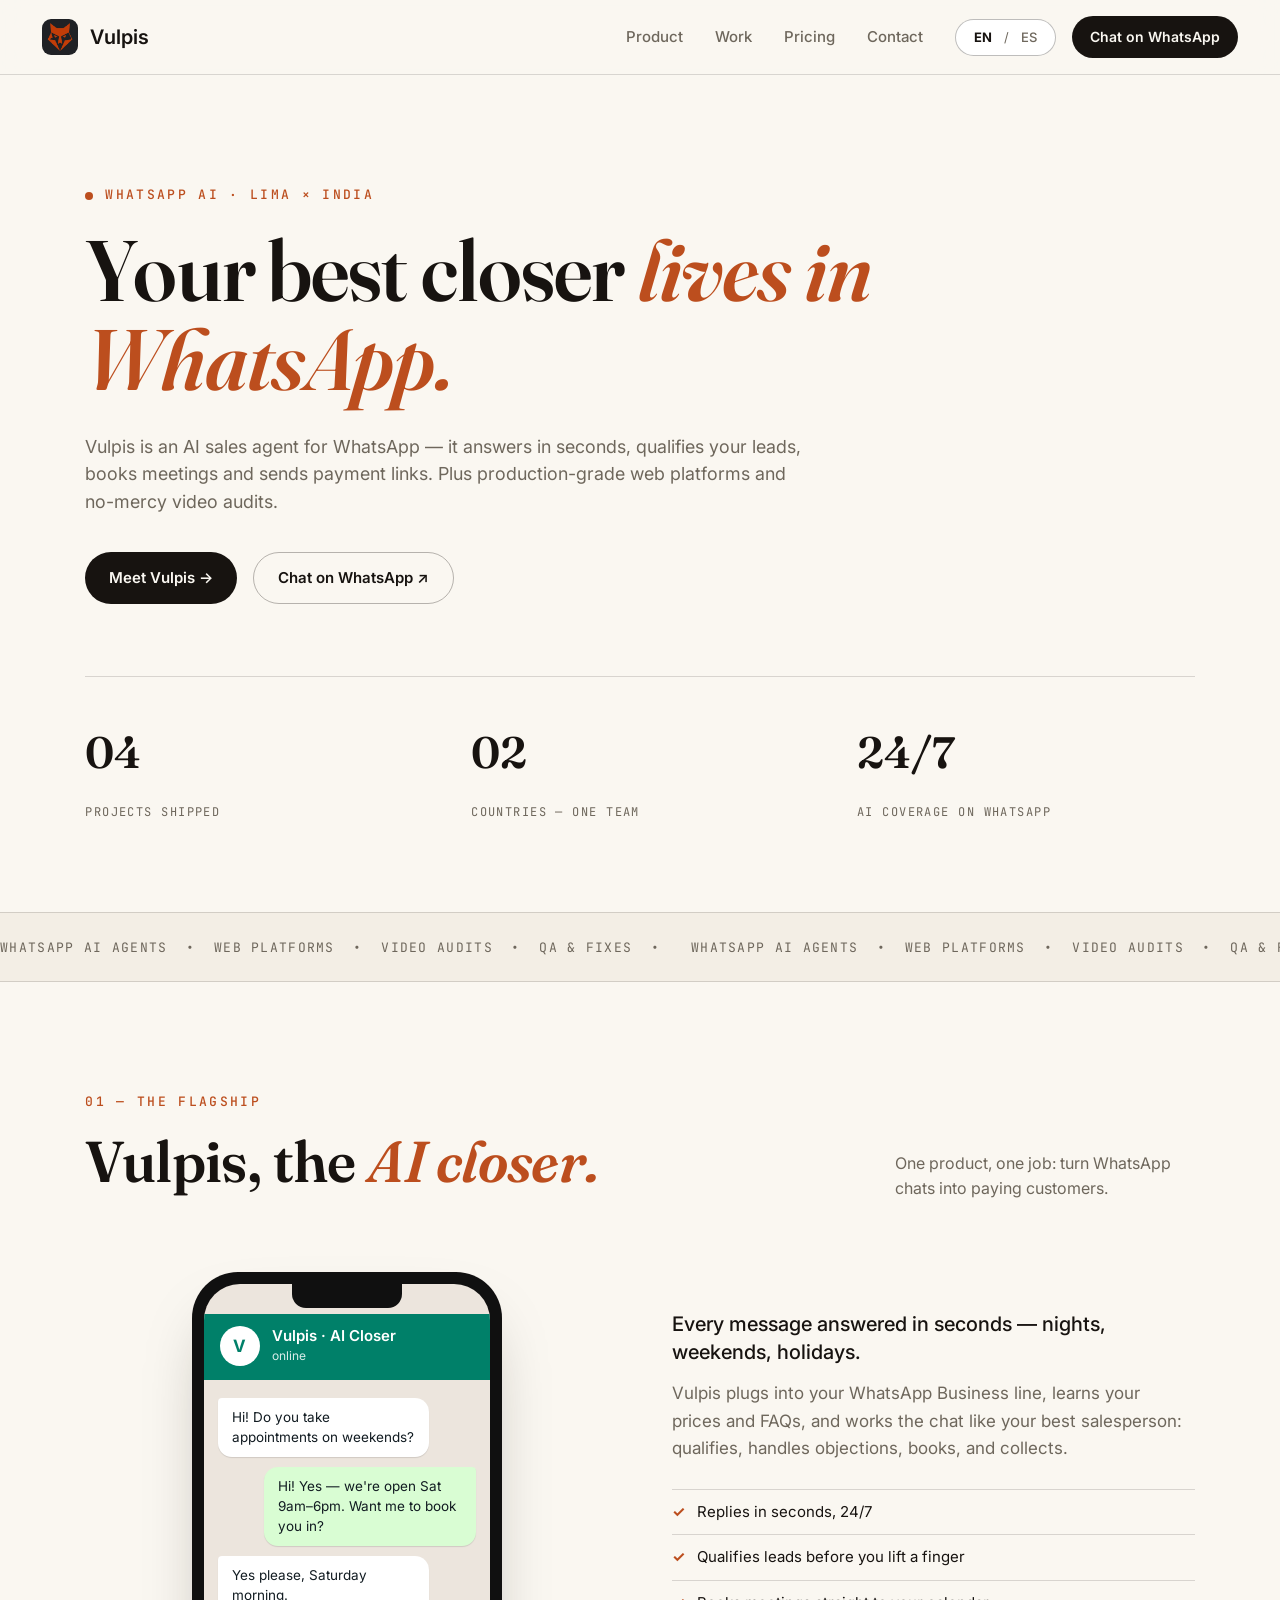
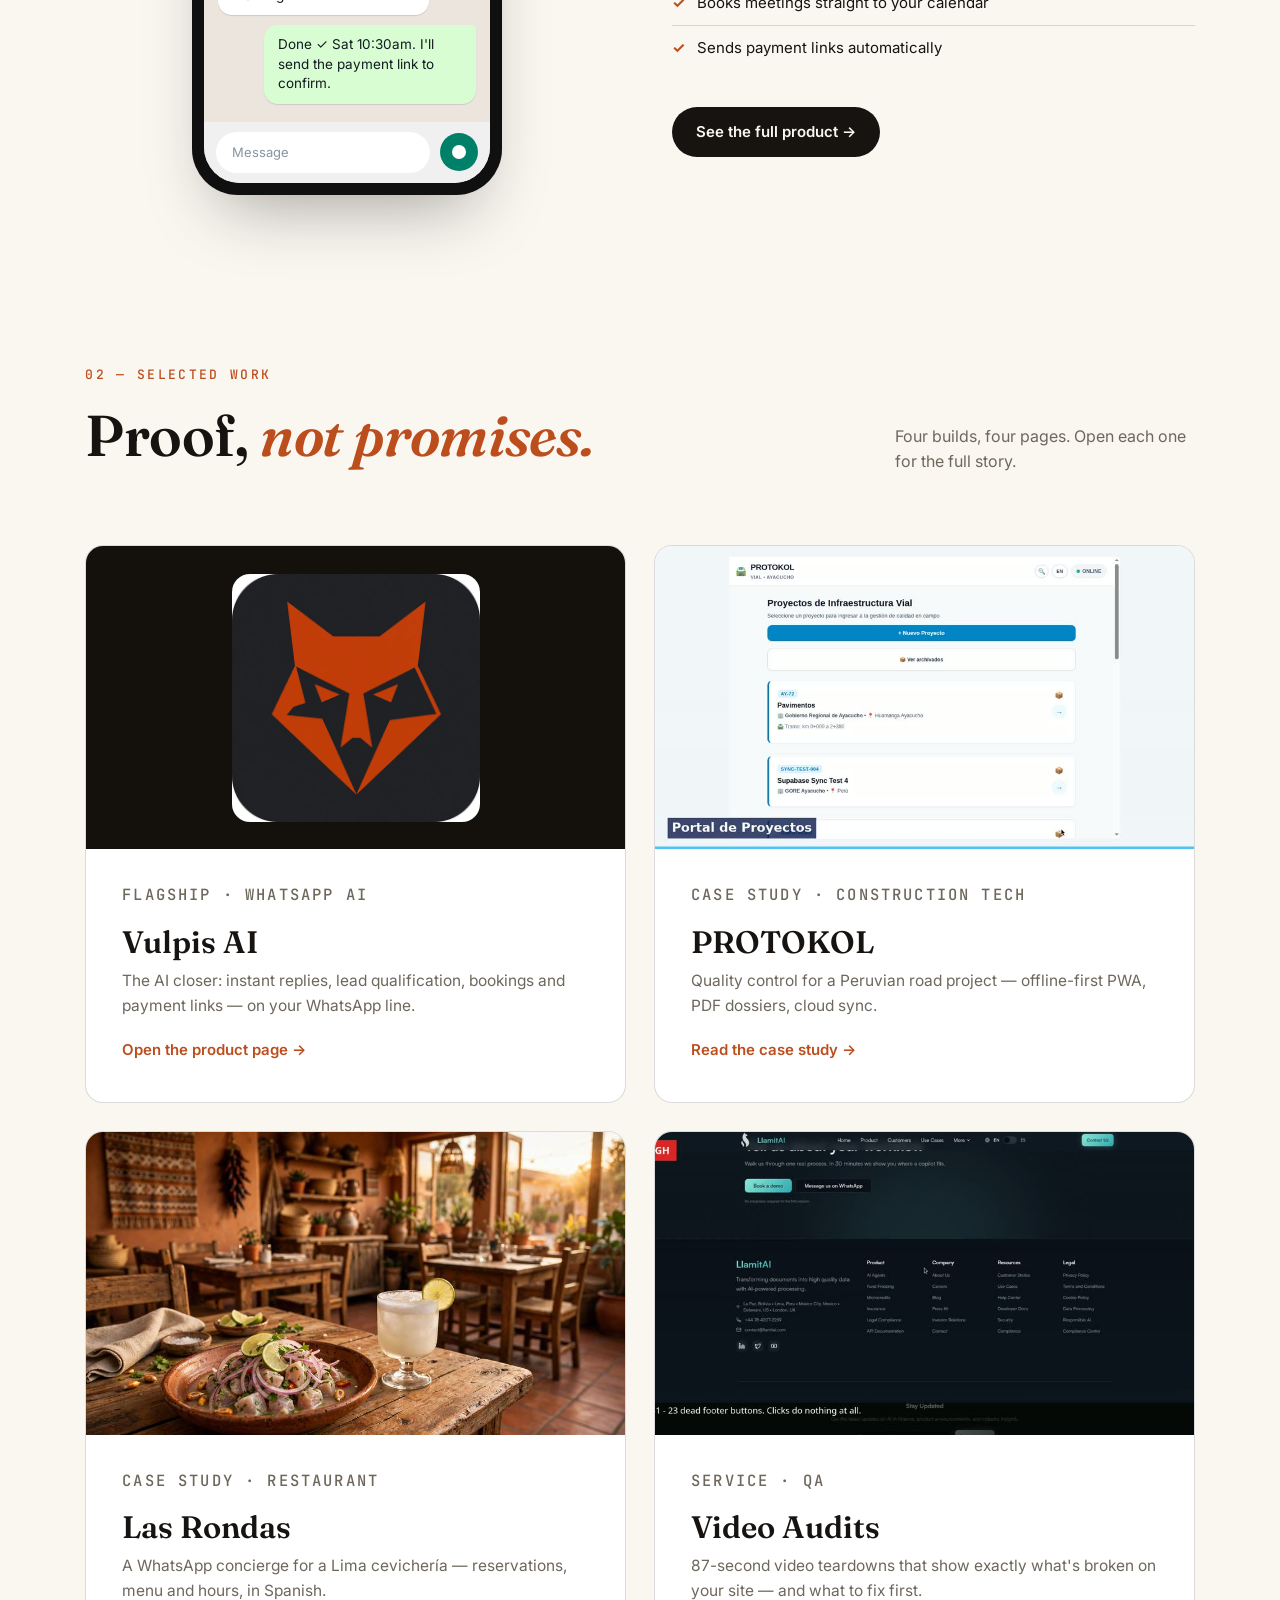
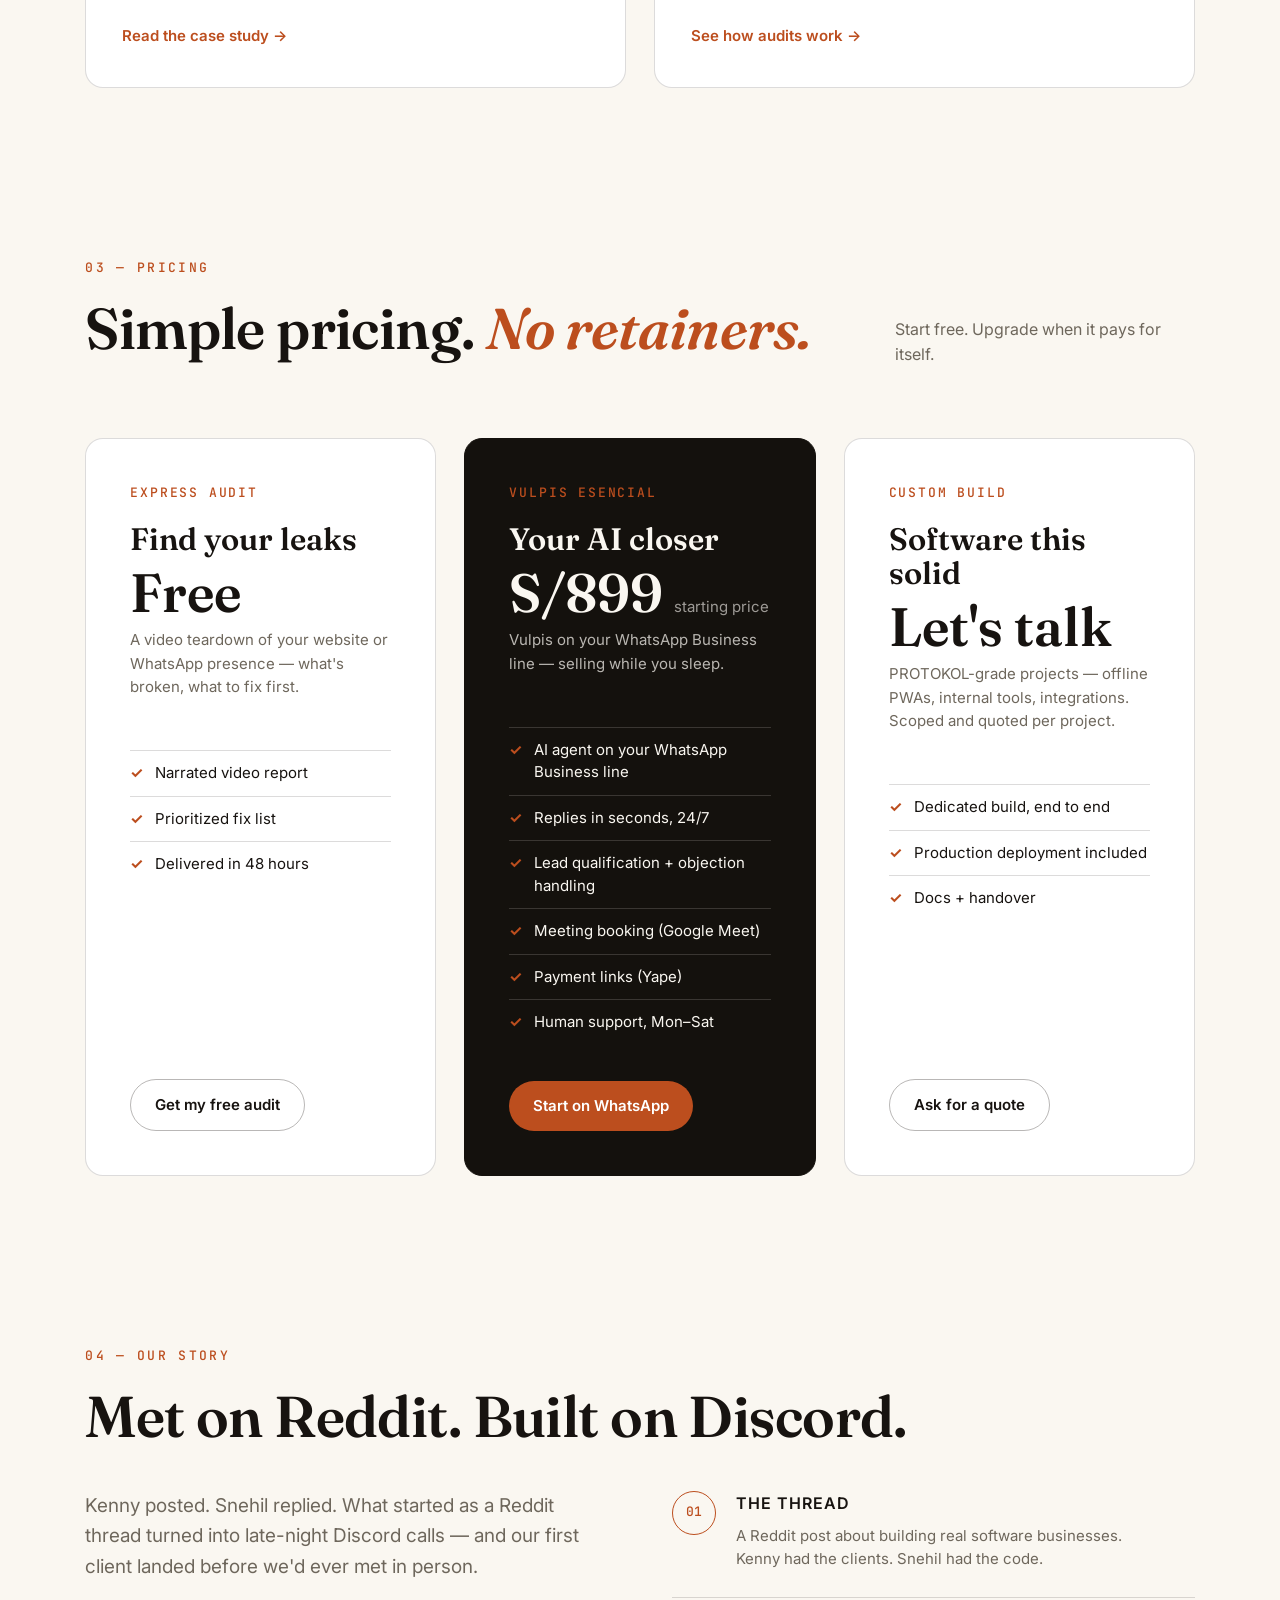
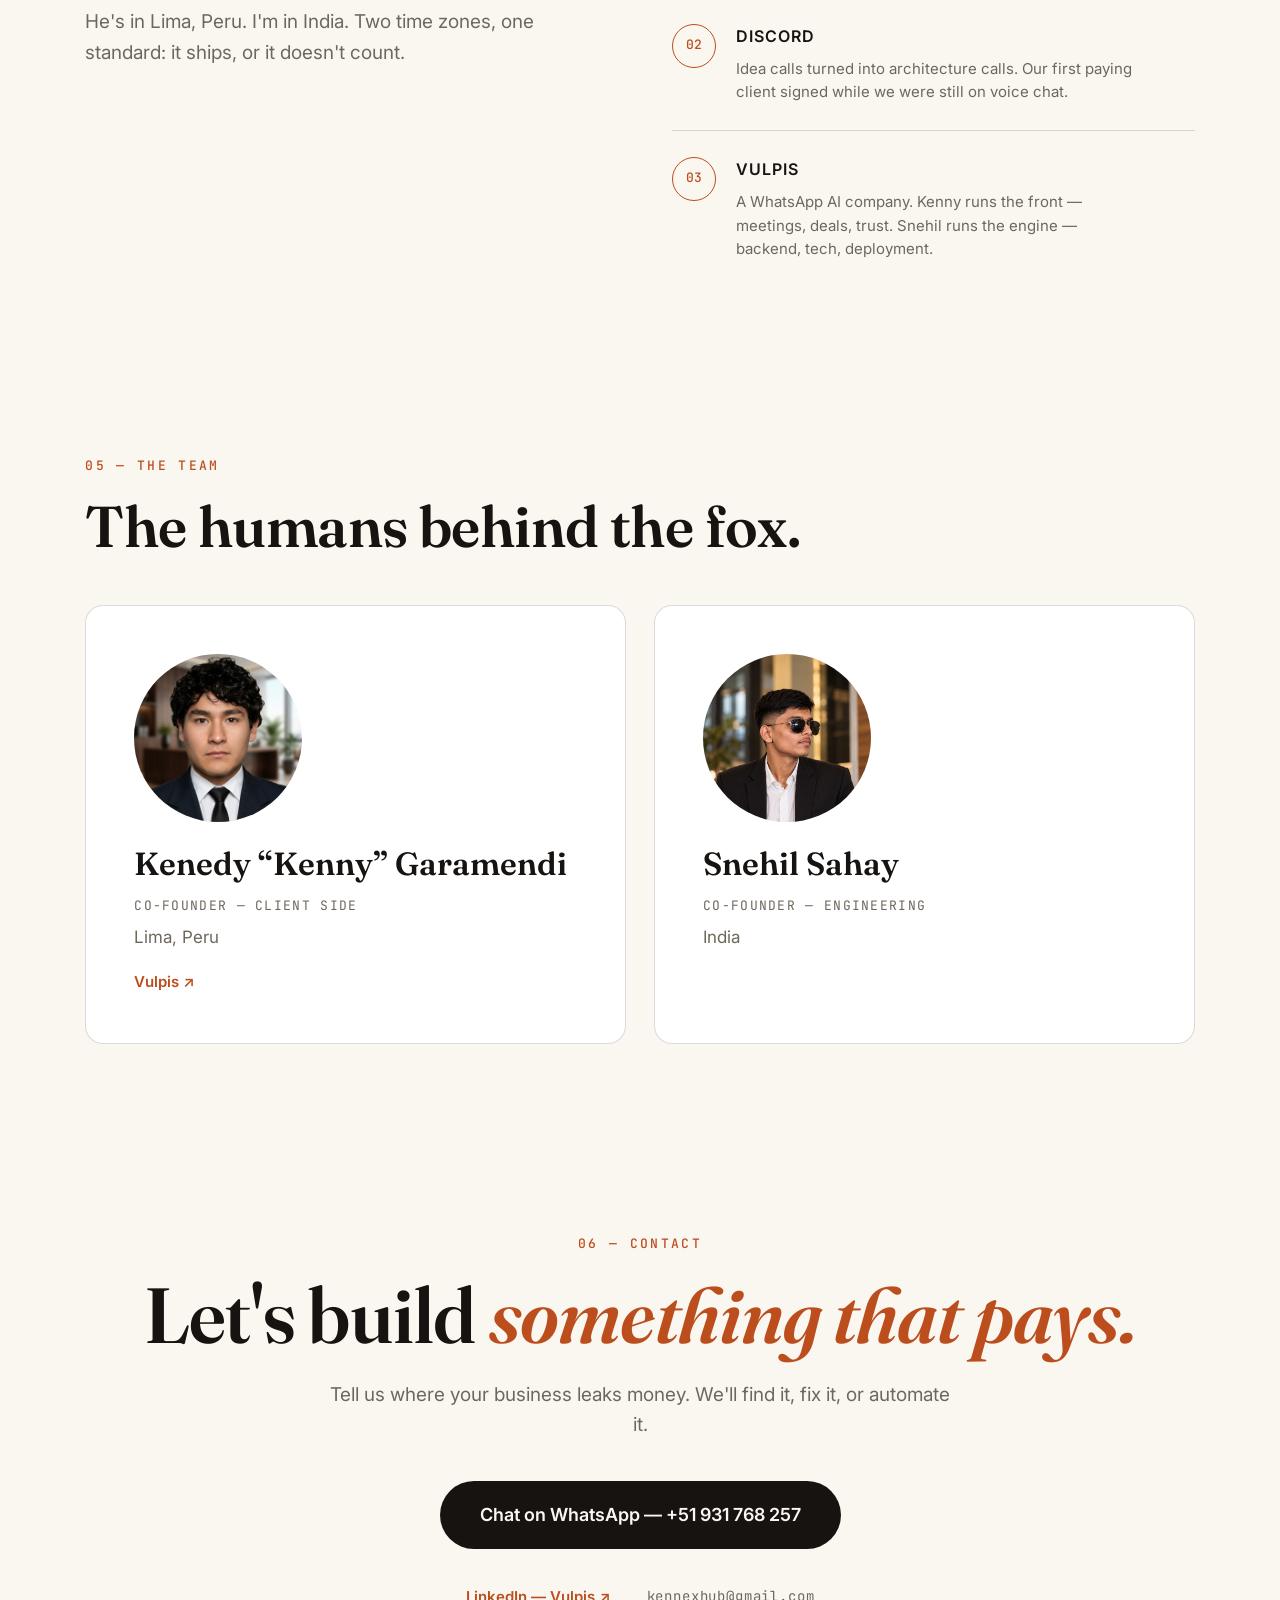
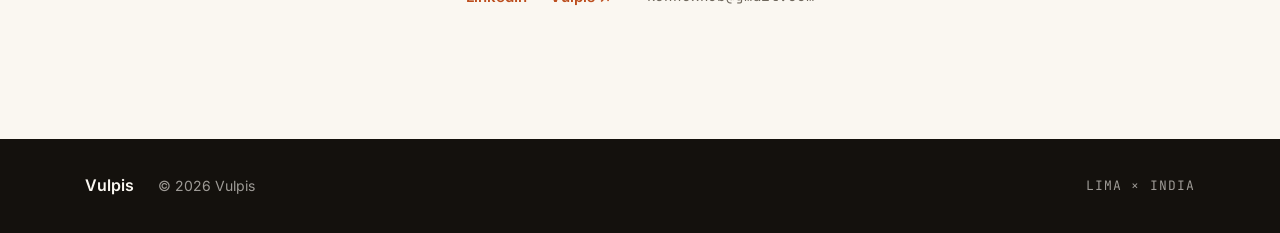
==== commit 3b05849d: "LinkedIn link text: Vulpis" ====
--- a/index.html
+++ b/index.html
@@ -238,7 +238,7 @@
         <h3>Kenedy “Kenny” Garamendi</h3>
         <p class="role" data-en="CO-FOUNDER — CLIENT SIDE" data-es="COFUNDADOR — LADO CLIENTE">CO-FOUNDER — CLIENT SIDE</p>
         <p class="loc" data-en="Lima, Peru" data-es="Lima, Perú">Lima, Peru</p>
-        <a class="link-arrow" href="https://www.linkedin.com/in/kennexhub/" target="_blank" rel="noopener">in/kennexhub ↗</a>
+        <a class="link-arrow" href="https://www.linkedin.com/in/kennexhub/" target="_blank" rel="noopener">Vulpis ↗</a>
       </div>
       <div class="team-card reveal">
         <img src="assets/img/snehil.jpg" alt="Snehil" width="168" height="168" loading="lazy">
@@ -260,7 +260,7 @@
       </a>
     </div>
     <div class="contact-rows reveal">
-      <a class="link-arrow" href="https://www.linkedin.com/in/kennexhub/" target="_blank" rel="noopener"><span data-en="LinkedIn — /in/kennexhub ↗" data-es="LinkedIn — /in/kennexhub ↗">LinkedIn — /in/kennexhub ↗</span></a>
+      <a class="link-arrow" href="https://www.linkedin.com/in/kennexhub/" target="_blank" rel="noopener"><span data-en="LinkedIn — Vulpis ↗" data-es="LinkedIn — Vulpis ↗">LinkedIn — Vulpis ↗</span></a>
       <a class="link-dim" href="mailto:kennexhub@gmail.com">kennexhub@gmail.com</a>
     </div>
   </section>
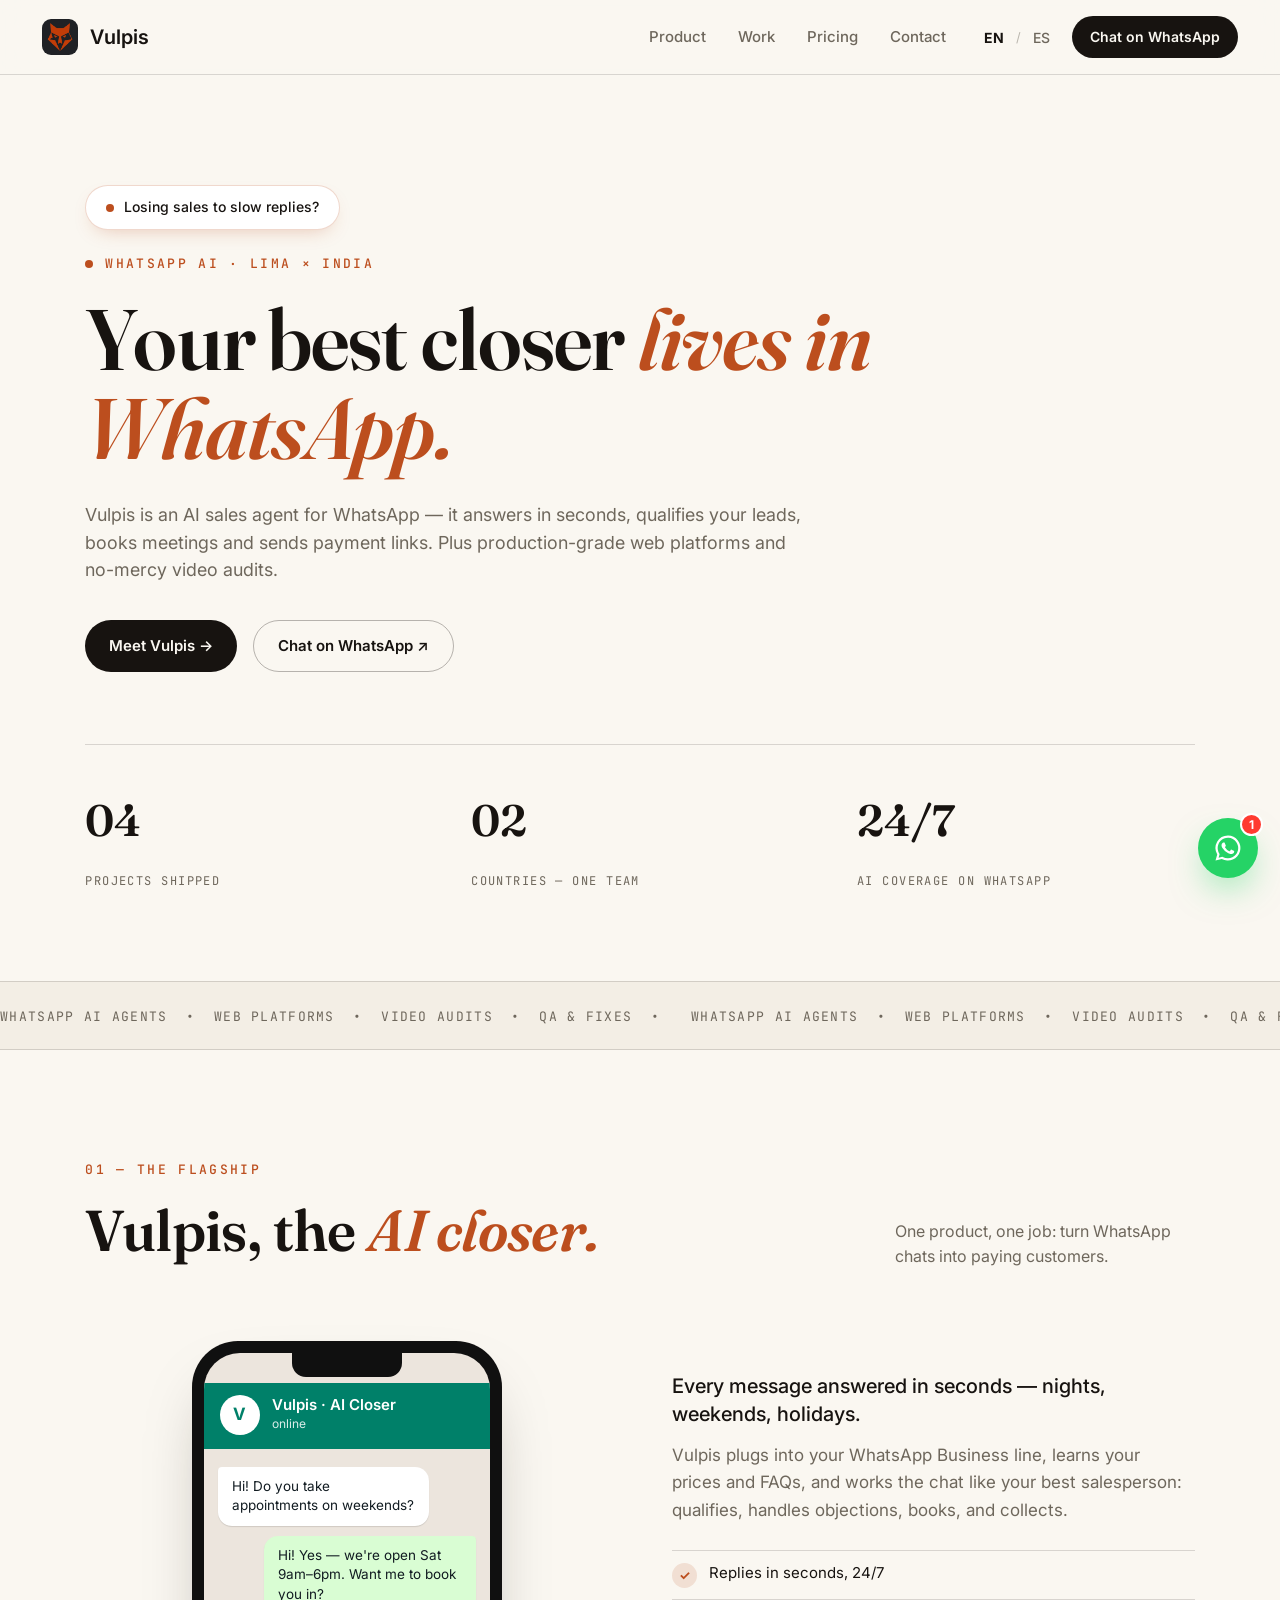
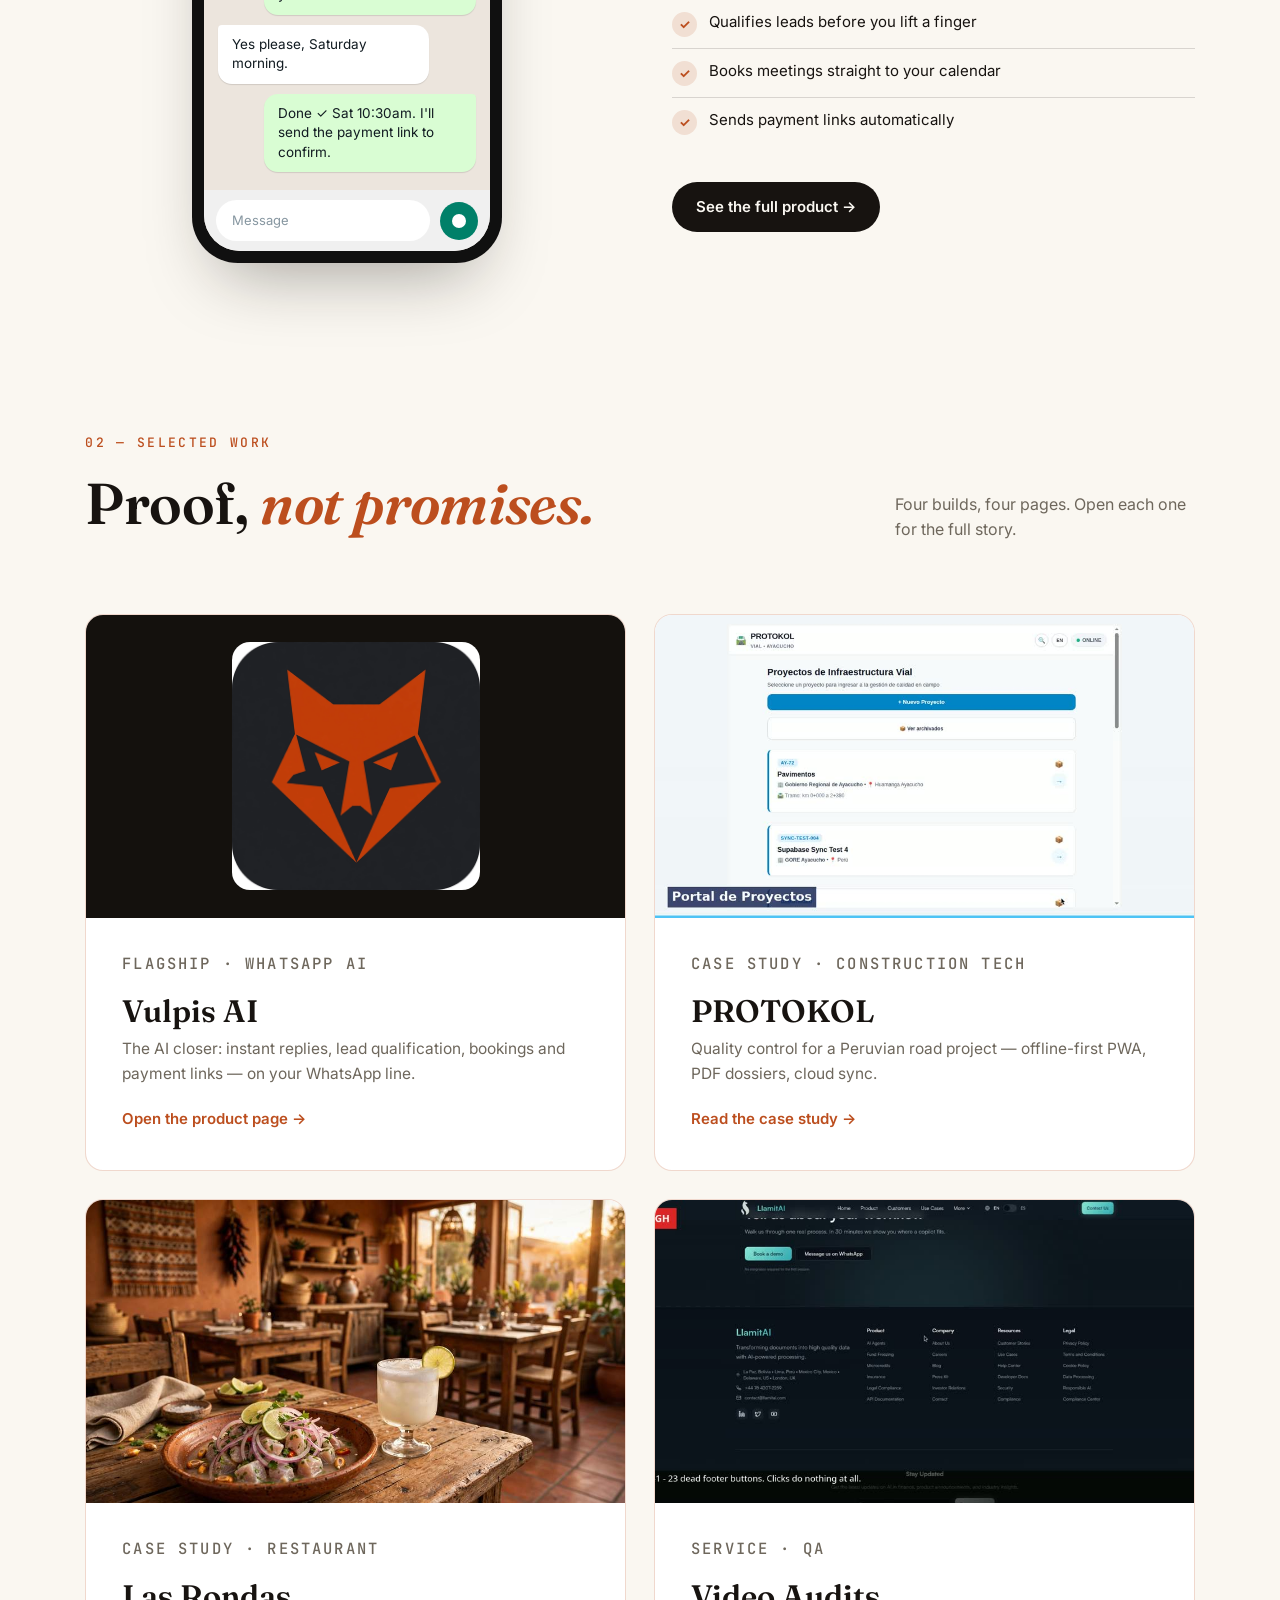
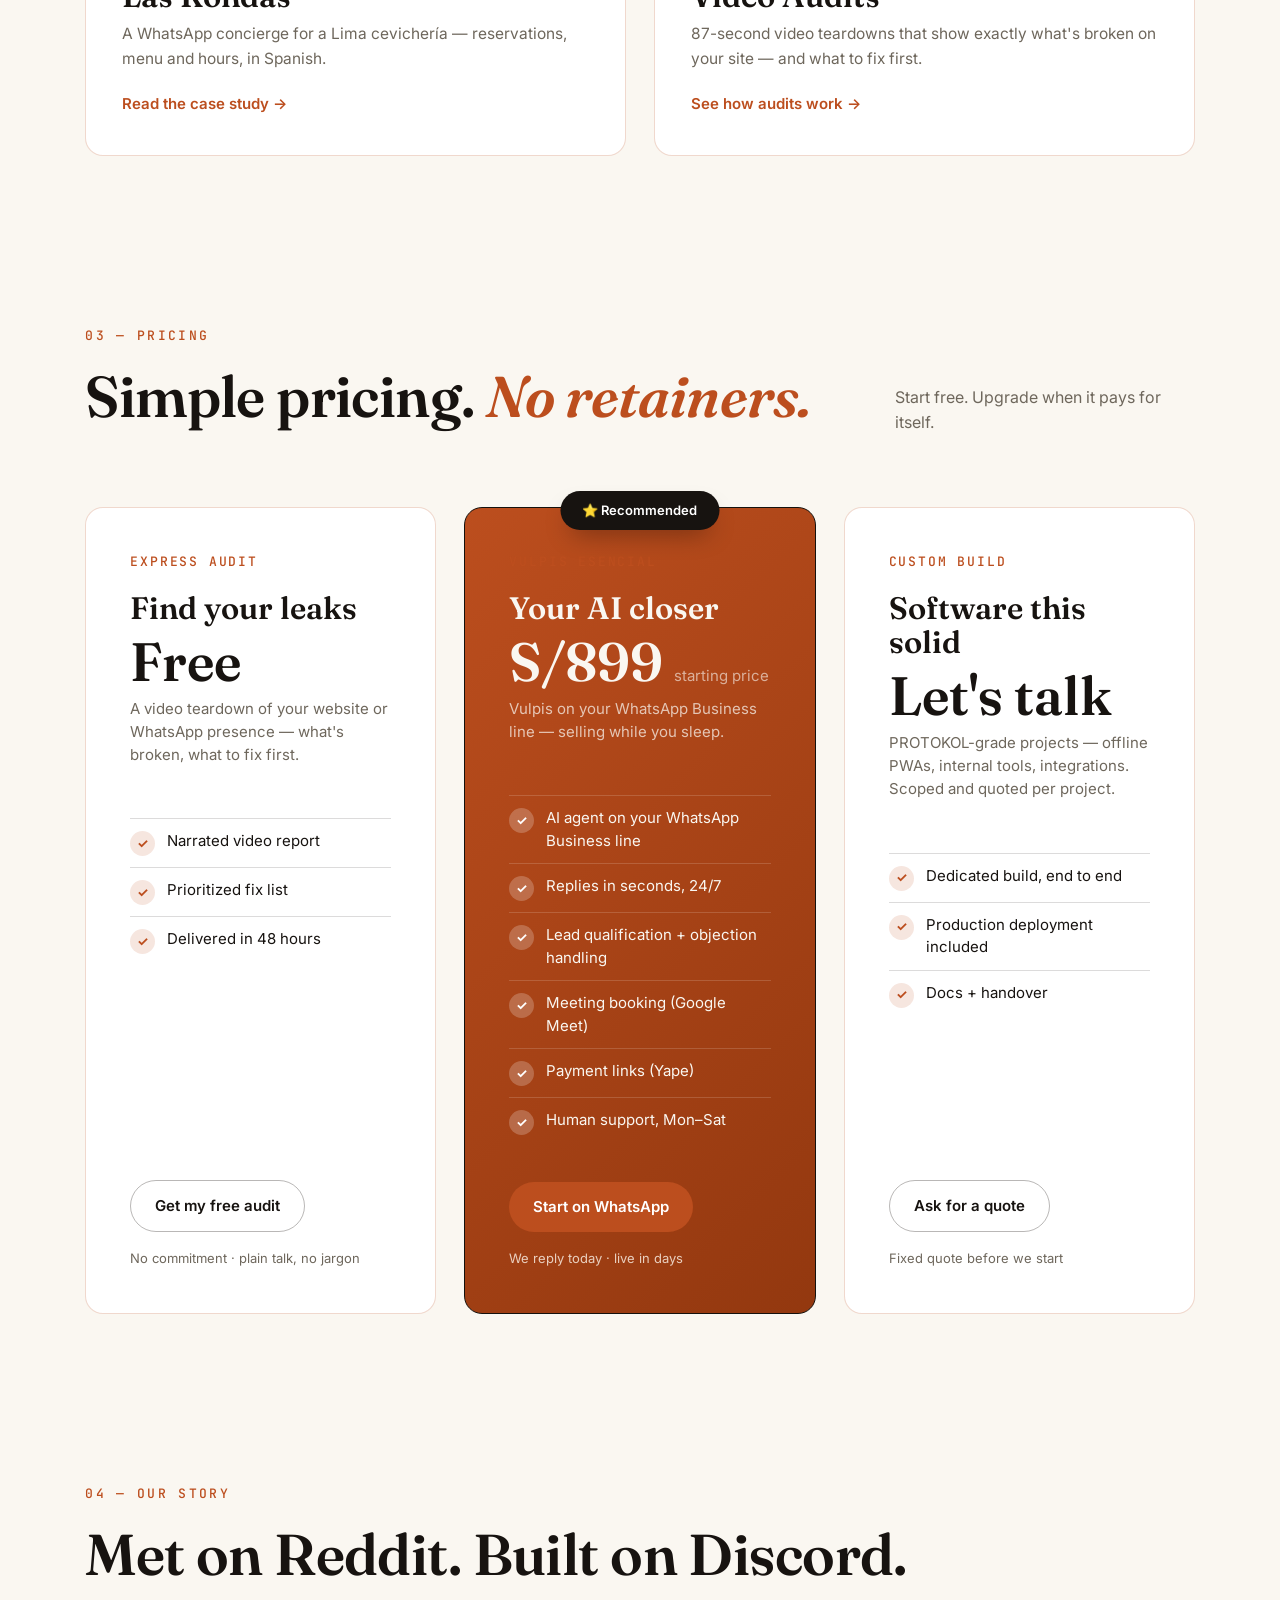
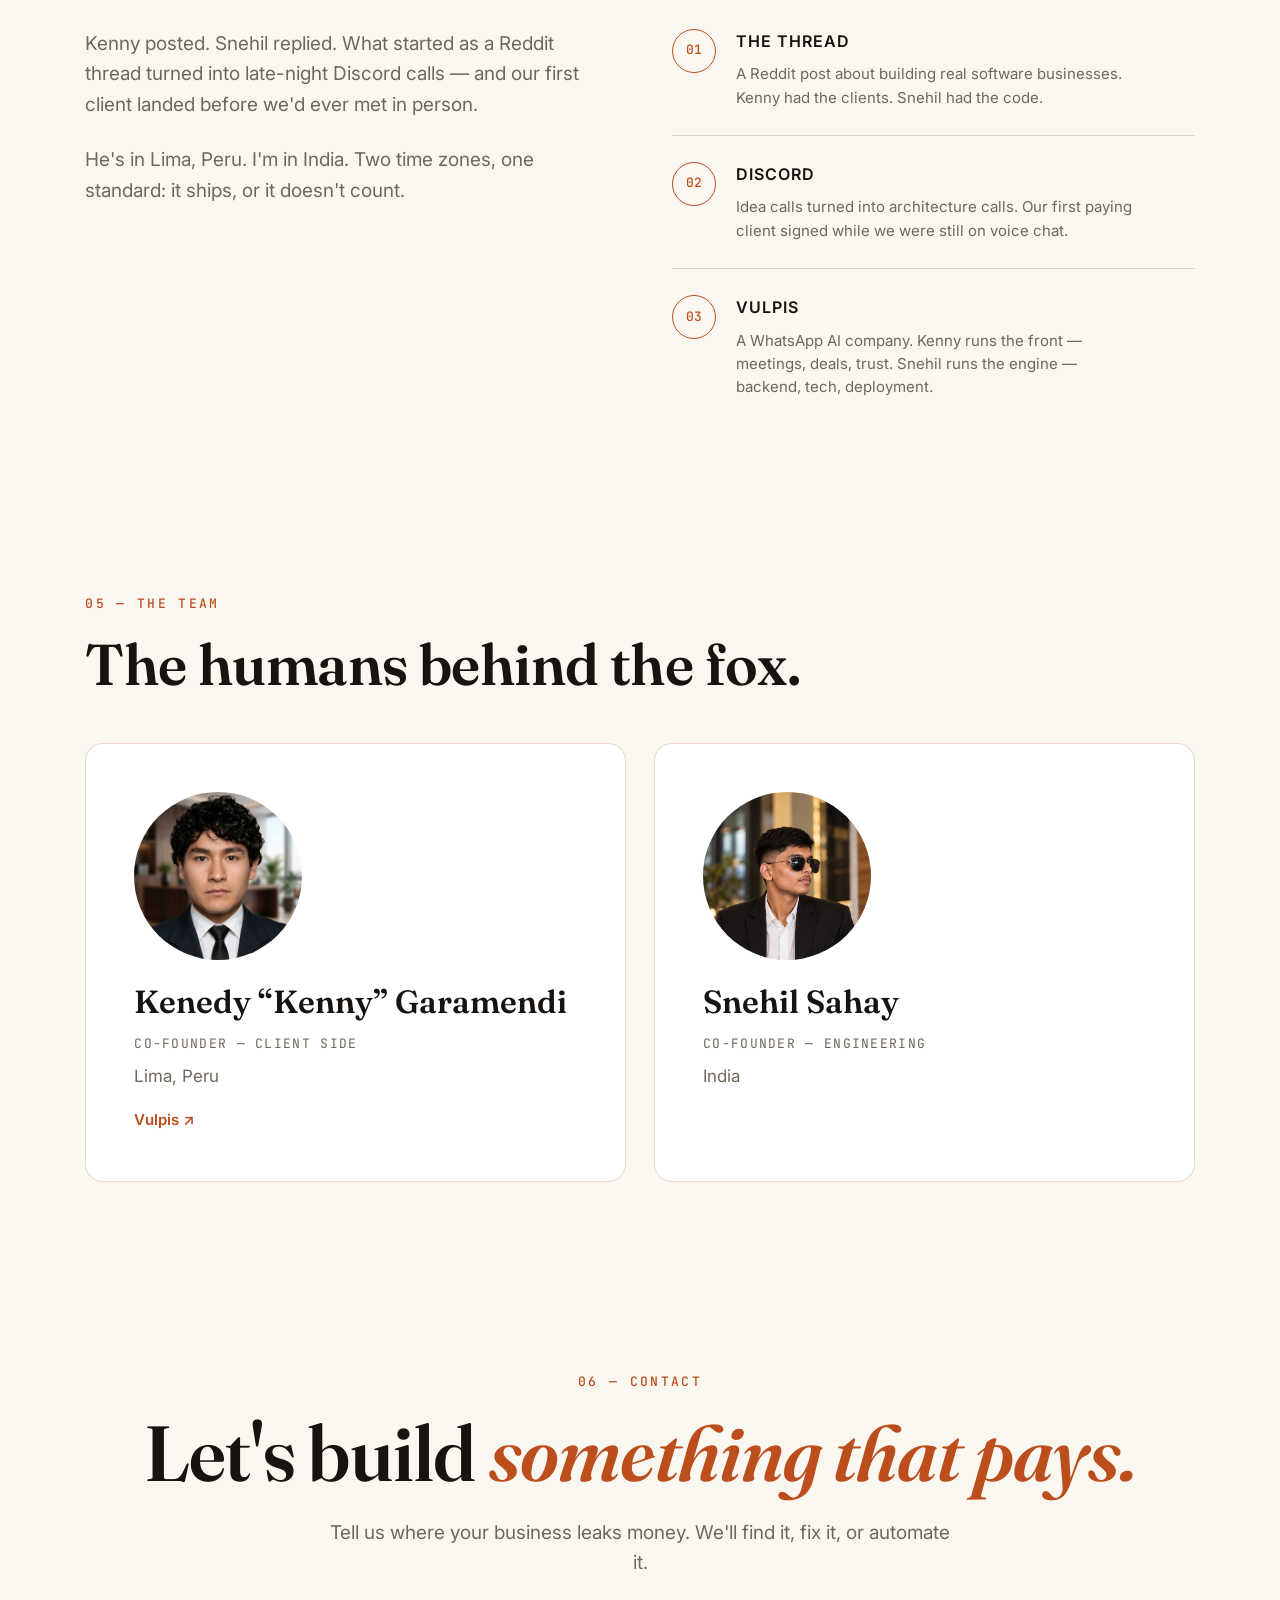
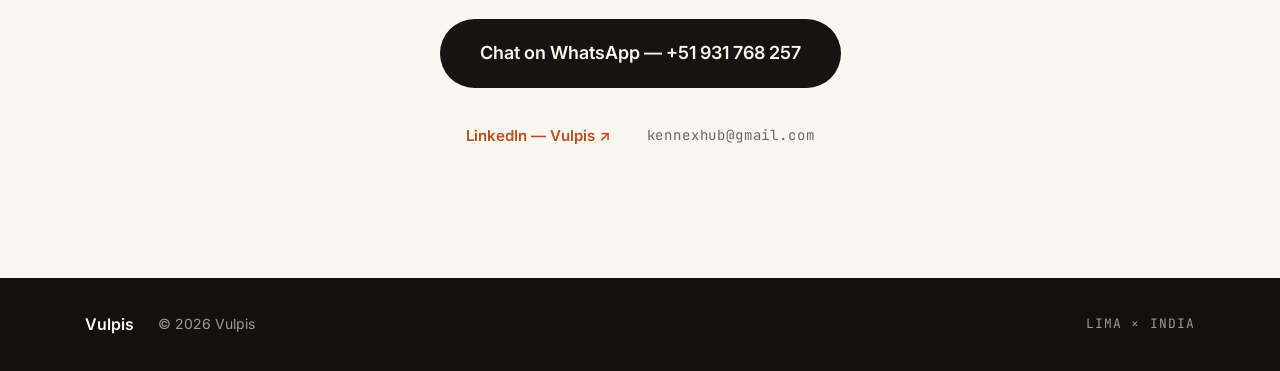
==== commit 6affbc11: "Human-crafted refinements: WA float, pricing, FAQ, integrations" ====
--- a/index.html
+++ b/index.html
@@ -42,6 +42,7 @@
 
   <!-- HERO -->
   <section class="hero">
+    <p class="pill reveal"><span class="dot"></span><span data-en="Losing sales to slow replies?" data-es="¿Pierdes ventas por responder tarde?">¿Pierdes ventas por responder tarde?</span></p>
     <p class="kicker reveal"><span class="dot"></span><span data-en="WHATSAPP AI · LIMA × INDIA" data-es="IA EN WHATSAPP · LIMA × INDIA">WHATSAPP AI · LIMA × INDIA</span></p>
     <h1 class="reveal"><span data-en="Your best closer " data-es="Tu mejor cerrador ">Your best closer </span><em data-en="lives in WhatsApp." data-es="vive en WhatsApp.">lives in WhatsApp.</em></h1>
     <p class="lede reveal" data-en="Vulpis is an AI sales agent for WhatsApp — it answers in seconds, qualifies your leads, books meetings and sends payment links. Plus production-grade web platforms and no-mercy video audits." data-es="Vulpis es un agente de ventas con IA para WhatsApp — responde en segundos, califica tus leads, agenda reuniones y envía links de pago. Además de plataformas web en producción y auditorías en video sin piedad.">Vulpis is an AI sales agent for WhatsApp — it answers in seconds, qualifies your leads, books meetings and sends payment links. Plus production-grade web platforms and no-mercy video audits.</p>
@@ -180,8 +181,10 @@
           <li data-en="Delivered in 48 hours" data-es="Entrega en 48 horas">Delivered in 48 hours</li>
         </ul>
         <a class="btn btn-ghost" data-wa="1" data-wa-en="Hi Vulpis! I'd like a free express audit of my business." data-wa-es="¡Hola Vulpis! Quiero una auditoría express gratis de mi negocio." href="https://wa.me/51931768257" target="_blank" rel="noopener"><span data-en="Get my free audit" data-es="Quiero mi auditoría gratis">Get my free audit</span></a>
+        <p class="cta-note" data-en="No commitment · plain talk, no jargon" data-es="Sin compromiso · claro y sin tecnicismos">Sin compromiso · claro y sin tecnicismos</p>
       </div>
       <div class="price-card featured reveal">
+        <span class="rec-badge"><span data-en="⭐ Recommended" data-es="⭐ Recomendado">⭐ Recomendado</span></span>
         <p class="pname" data-en="VULPIS ESENCIAL" data-es="VULPIS ESENCIAL">VULPIS ESENCIAL</p>
         <h3 data-en="Your AI closer" data-es="Tu cerrador IA">Your AI closer</h3>
         <p class="price">S/899 <span class="per" data-en="starting price" data-es="precio inicial">starting price</span></p>
@@ -195,6 +198,7 @@
           <li data-en="Human support, Mon–Sat" data-es="Soporte humano, Lun–Sáb">Human support, Mon–Sat</li>
         </ul>
         <a class="btn btn-primary" data-wa="1" data-wa-en="Hi Vulpis! I want Vulpis Esencial for my business." data-wa-es="¡Hola Vulpis! Quiero Vulpis Esencial para mi negocio." href="https://wa.me/51931768257" target="_blank" rel="noopener"><span data-en="Start on WhatsApp" data-es="Empezar por WhatsApp">Start on WhatsApp</span></a>
+        <p class="cta-note" data-en="We reply today · live in days" data-es="Respondemos hoy · en vivo en días">Respondemos hoy · en vivo en días</p>
       </div>
       <div class="price-card reveal">
         <p class="pname" data-en="CUSTOM BUILD" data-es="PROYECTO A MEDIDA">CUSTOM BUILD</p>
@@ -207,6 +211,7 @@
           <li data-en="Docs + handover" data-es="Documentación + entrega">Docs + handover</li>
         </ul>
         <a class="btn btn-ghost" data-wa="1" data-wa-en="Hi Vulpis! I'd like a quote for a custom project." data-wa-es="¡Hola Vulpis! Quiero una cotización para un proyecto a medida." href="https://wa.me/51931768257" target="_blank" rel="noopener"><span data-en="Ask for a quote" data-es="Pedir cotización">Ask for a quote</span></a>
+        <p class="cta-note" data-en="Fixed quote before we start" data-es="Cotización fija antes de empezar">Cotización fija antes de empezar</p>
       </div>
     </div>
   </section>
@@ -275,6 +280,12 @@
   </div>
 </footer>
 
+<a class="wa-float" id="wa-float" data-wa="1" href="https://wa.me/51931768257" target="_blank" rel="noopener" aria-label="WhatsApp">
+  <span class="wa-float-label" data-en="Chat with us on WhatsApp" data-es="Hablemos por WhatsApp">Hablemos por WhatsApp</span>
+  <span class="wa-float-icon" aria-hidden="true"><svg viewBox="0 0 24 24"><path fill="#ffffff" d="M12 2a10 10 0 0 0-8.6 15.1L2 22l5-1.3A10 10 0 1 0 12 2zm0 18.2a8.2 8.2 0 0 1-4.2-1.1l-.3-.2-3 .8.8-2.9-.2-.3A8.2 8.2 0 1 1 12 20.2zm4.6-6.1c-.3-.1-1.5-.7-1.7-.8-.2-.1-.4-.1-.6.1-.2.3-.6.8-.8 1-.1.2-.3.2-.5.1a6.7 6.7 0 0 1-3.3-2.9c-.3-.4 0-.5.1-.7l.4-.5c.1-.2.1-.3 0-.5l-.8-1.9c-.2-.5-.4-.4-.6-.4h-.5c-.2 0-.5.2-.7.3-.9.9-1.1 2.2-.2 3.9a11.6 11.6 0 0 0 4.5 4.2c1.7.8 2.4.9 3.2.7.5-.1 1.5-.6 1.7-1.2.2-.6.2-1.1.1-1.2 0-.1-.2-.1-.4-.2z"/></svg></span>
+  <span class="wa-float-badge" aria-hidden="true">1</span>
+</a>
+
 <div class="lightbox" id="lightbox" aria-hidden="true" role="dialog" aria-label="Video">
   <div class="lightbox-backdrop" data-close></div>
   <div class="lightbox-box">
--- a/styles.css
+++ b/styles.css
@@ -355,3 +355,59 @@
   .band{padding:56px 28px}
   .proj-nav a.next{text-align:left}
 }
+
+/* ---------- human-crafted refinements (bizeus-inspired) ---------- */
+:root{
+  --accent-2:#93380f;
+  --line-soft:rgba(188,78,30,.22);
+  --wa-green:#25d366;
+}
+
+/* quiet language toggle */
+.lang-toggle{background:none;border:0;padding:6px 2px}
+.lang-toggle button{font-size:14px}
+.lang-toggle span{opacity:.45}
+
+/* eyebrow pill */
+.pill{display:inline-flex;align-items:center;gap:10px;border:1px solid var(--line-soft);background:#fff;border-radius:999px;padding:10px 20px;font-size:14px;font-weight:500;color:var(--ink);margin-bottom:24px;box-shadow:0 8px 20px -10px rgba(188,78,30,.35)}
+.pill .dot{width:8px;height:8px;border-radius:50%;background:var(--accent);flex:none}
+
+/* trust row */
+.trust-row{display:flex;gap:12px;flex-wrap:wrap;margin-top:38px}
+.trust-row .t{display:inline-flex;align-items:center;gap:9px;font-family:var(--font-mono);font-size:12.5px;letter-spacing:.05em;color:var(--muted);border:1px solid var(--line);background:var(--surface);border-radius:999px;padding:9px 17px}
+.trust-row .t i{width:8px;height:8px;border-radius:50%;background:var(--accent);flex:none}
+
+/* warm hairlines on cards */
+.price-card,.feature,.how-card,.team-card,.work-card,.fact{border-color:var(--line-soft)}
+
+/* pricing: solid gradient featured card + overlapping badge */
+.price-card.featured{background:linear-gradient(135deg,var(--accent),var(--accent-2));position:relative}
+.rec-badge{position:absolute;top:-17px;left:50%;transform:translateX(-50%);background:var(--ink);color:#fff;font-size:13px;font-weight:600;border-radius:999px;padding:9px 22px;white-space:nowrap;box-shadow:0 12px 26px -10px rgba(0,0,0,.4)}
+.check-list li::before{content:"✓";flex:none;width:25px;height:25px;border-radius:50%;background:rgba(188,78,30,.14);color:var(--accent);font-size:13px;font-weight:700;display:inline-flex;align-items:center;justify-content:center;margin-top:1px}
+.price-card.featured .check-list li::before{background:rgba(255,255,255,.22);color:#fff}
+.cta-note{font-size:13px;color:var(--muted);margin-top:16px}
+.price-card.featured .cta-note{color:rgba(255,248,240,.78)}
+
+/* faq: minimal divider rows */
+.faq details{padding:26px 0}
+.faq summary::after{width:36px;height:36px;border:1.5px solid var(--accent);border-radius:50%;display:inline-flex;align-items:center;justify-content:center;font-size:19px;flex:none;transition:background .18s ease,color .18s ease}
+.faq summary:hover{color:var(--accent)}
+.faq details[open] summary::after{background:var(--accent);color:#fff}
+.faq-sub{margin-top:18px;color:var(--muted);font-size:16px}
+
+/* integration badges */
+.integ-row{display:flex;gap:14px;flex-wrap:wrap;margin-top:34px;align-items:stretch}
+.integ{display:inline-flex;align-items:center;gap:12px;border:1px solid var(--line-soft);background:#fff;border-radius:16px;padding:10px 20px 10px 10px;font-weight:600;font-size:15px;box-shadow:0 10px 24px -14px rgba(23,19,16,.25)}
+.integ .ibadge{width:38px;height:38px;border-radius:11px;display:inline-flex;align-items:center;justify-content:center;flex:none;overflow:hidden}
+.integ .ibadge svg{width:22px;height:22px;display:block}
+.integ small{display:block;font-weight:400;color:var(--muted);font-size:12.5px;margin-top:1px}
+
+/* floating whatsapp */
+.wa-float{position:fixed;right:22px;bottom:22px;z-index:90;display:flex;align-items:center;background:var(--wa-green);border-radius:999px;padding:15px;text-decoration:none;box-shadow:0 16px 36px -10px rgba(37,211,102,.6);transition:transform .2s ease}
+.wa-float:hover{transform:translateY(-2px)}
+.wa-float-icon{width:30px;height:30px;display:block;flex:none}
+.wa-float-icon svg{width:100%;height:100%;display:block}
+.wa-float-label{max-width:0;overflow:hidden;white-space:nowrap;color:#fff;font-weight:600;font-size:15px;transition:max-width .32s ease,margin .32s ease}
+.wa-float.show .wa-float-label{max-width:280px;margin-right:12px}
+.wa-float-badge{position:absolute;top:-5px;right:-5px;width:23px;height:23px;border-radius:50%;background:#ff3b30;color:#fff;font-size:12px;font-weight:700;display:flex;align-items:center;justify-content:center;border:2px solid #fff}
+@media (max-width:760px){.wa-float{right:16px;bottom:16px;padding:13px}.wa-float.show .wa-float-label{max-width:200px}}
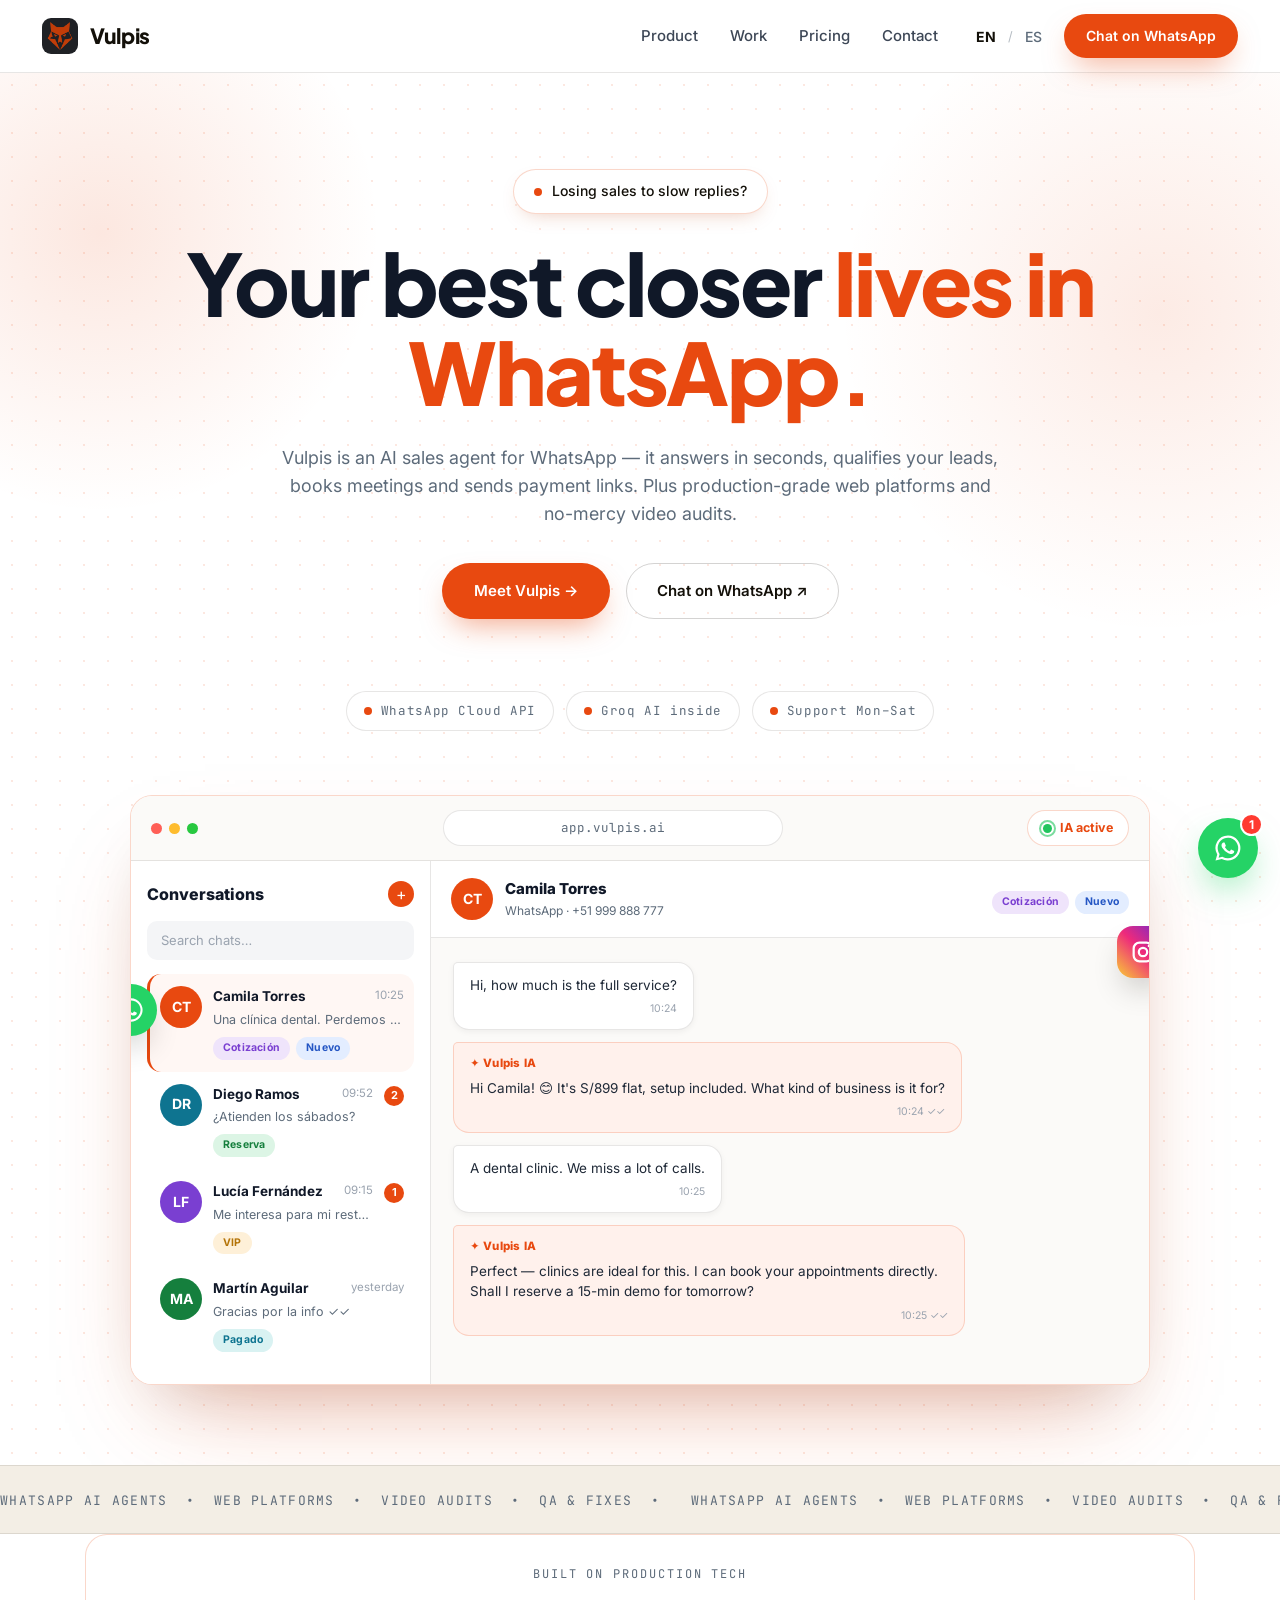
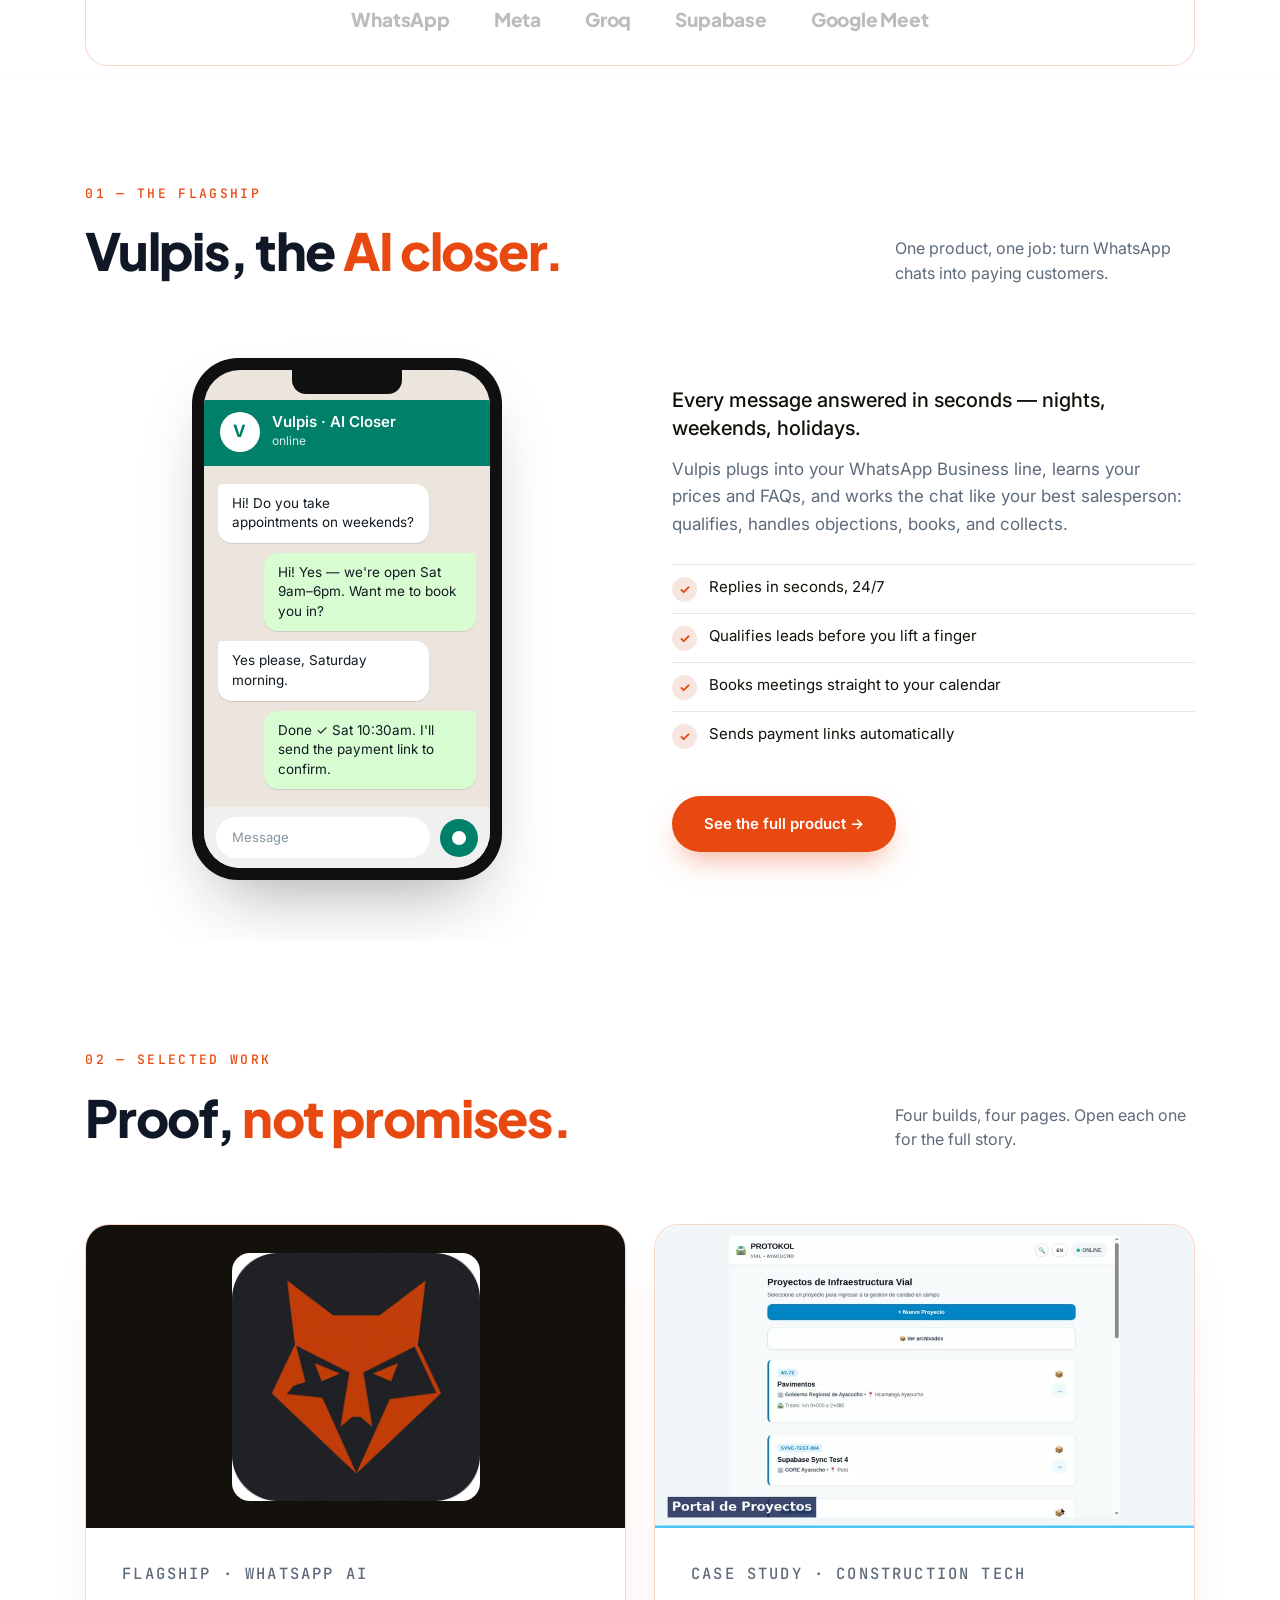
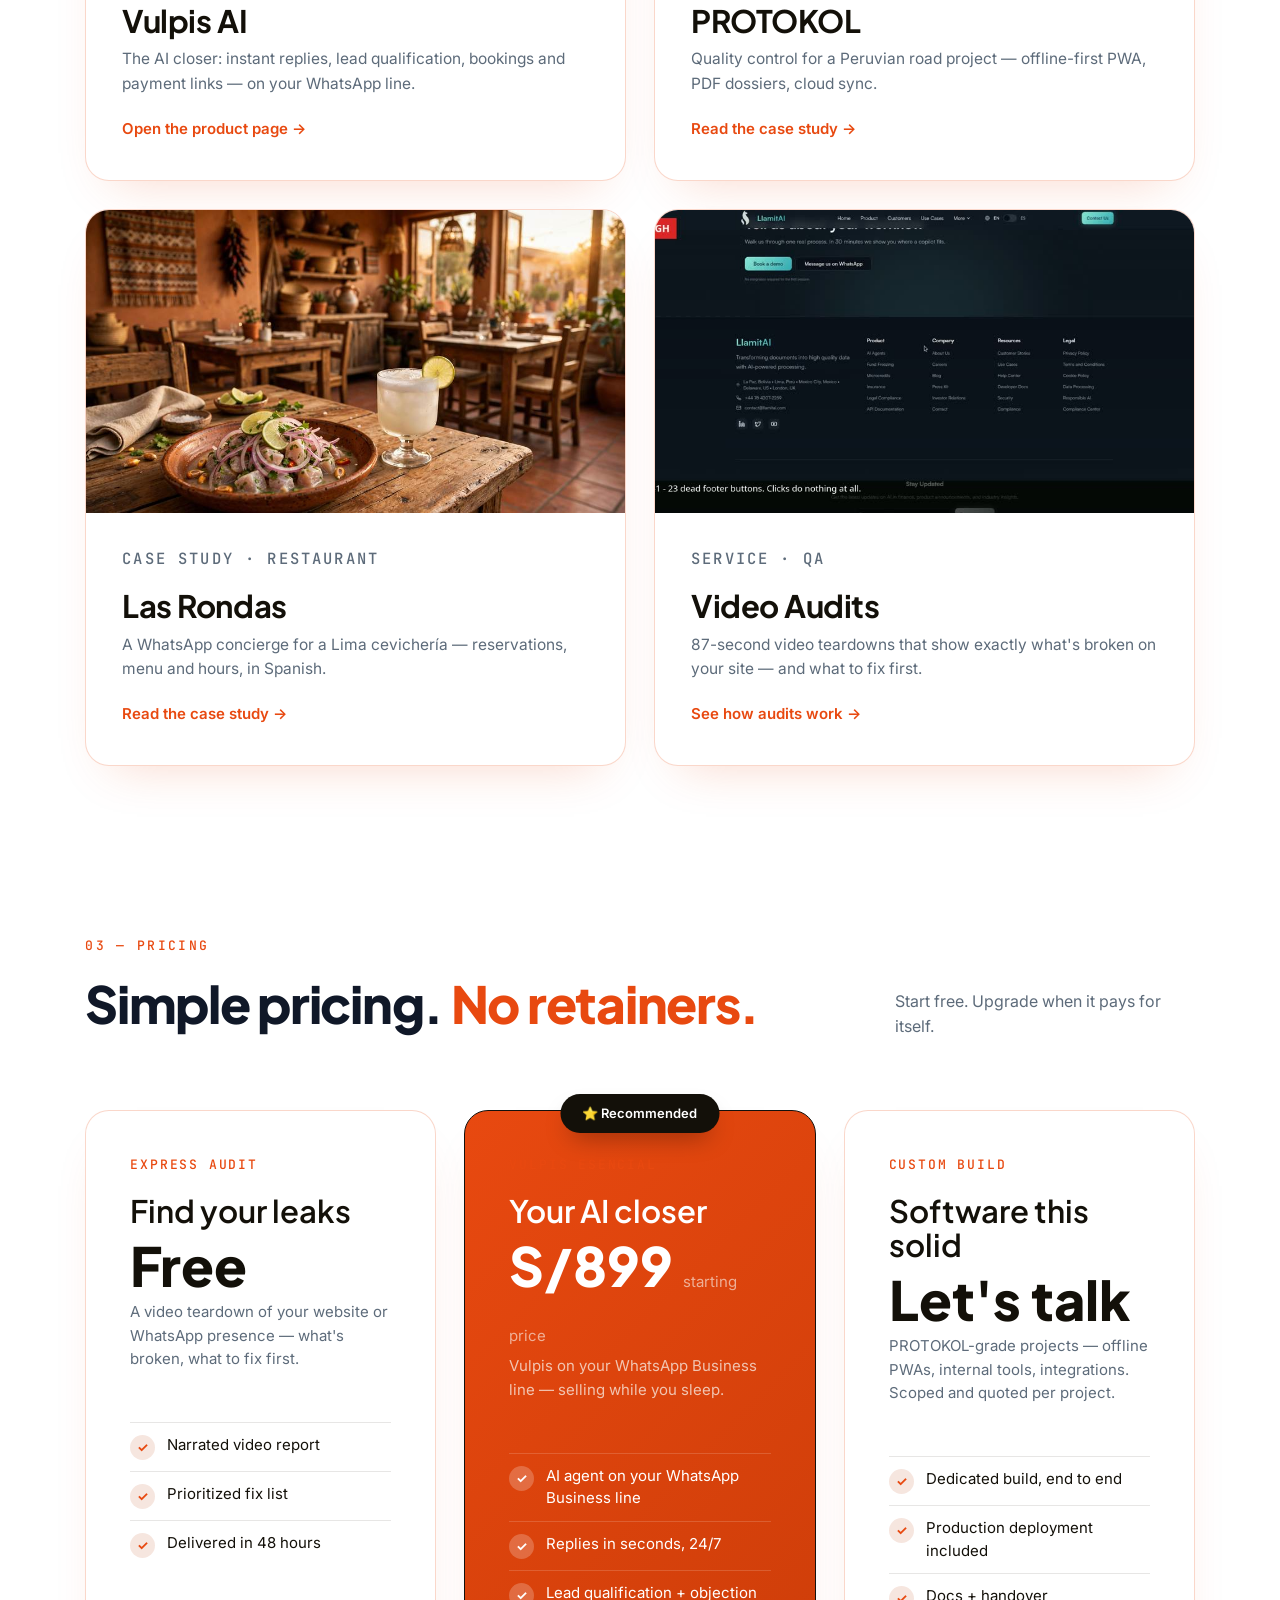
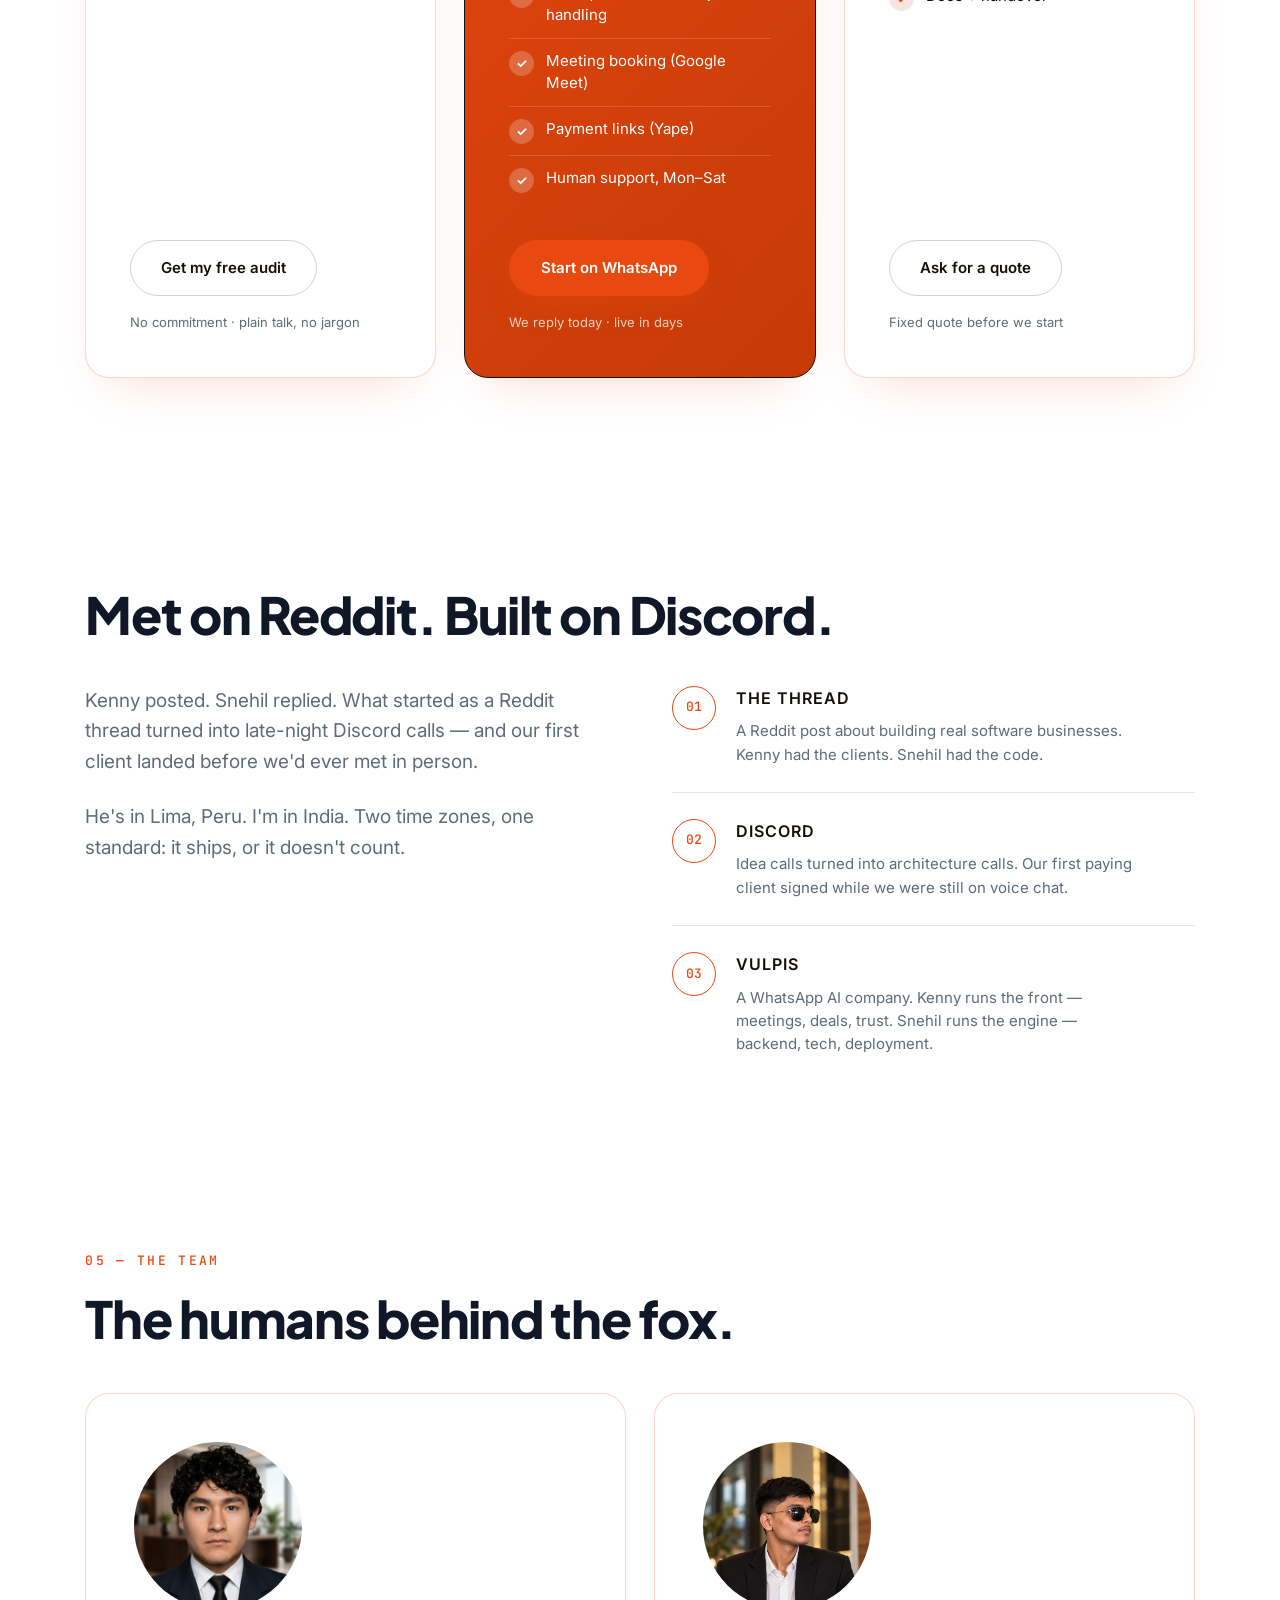
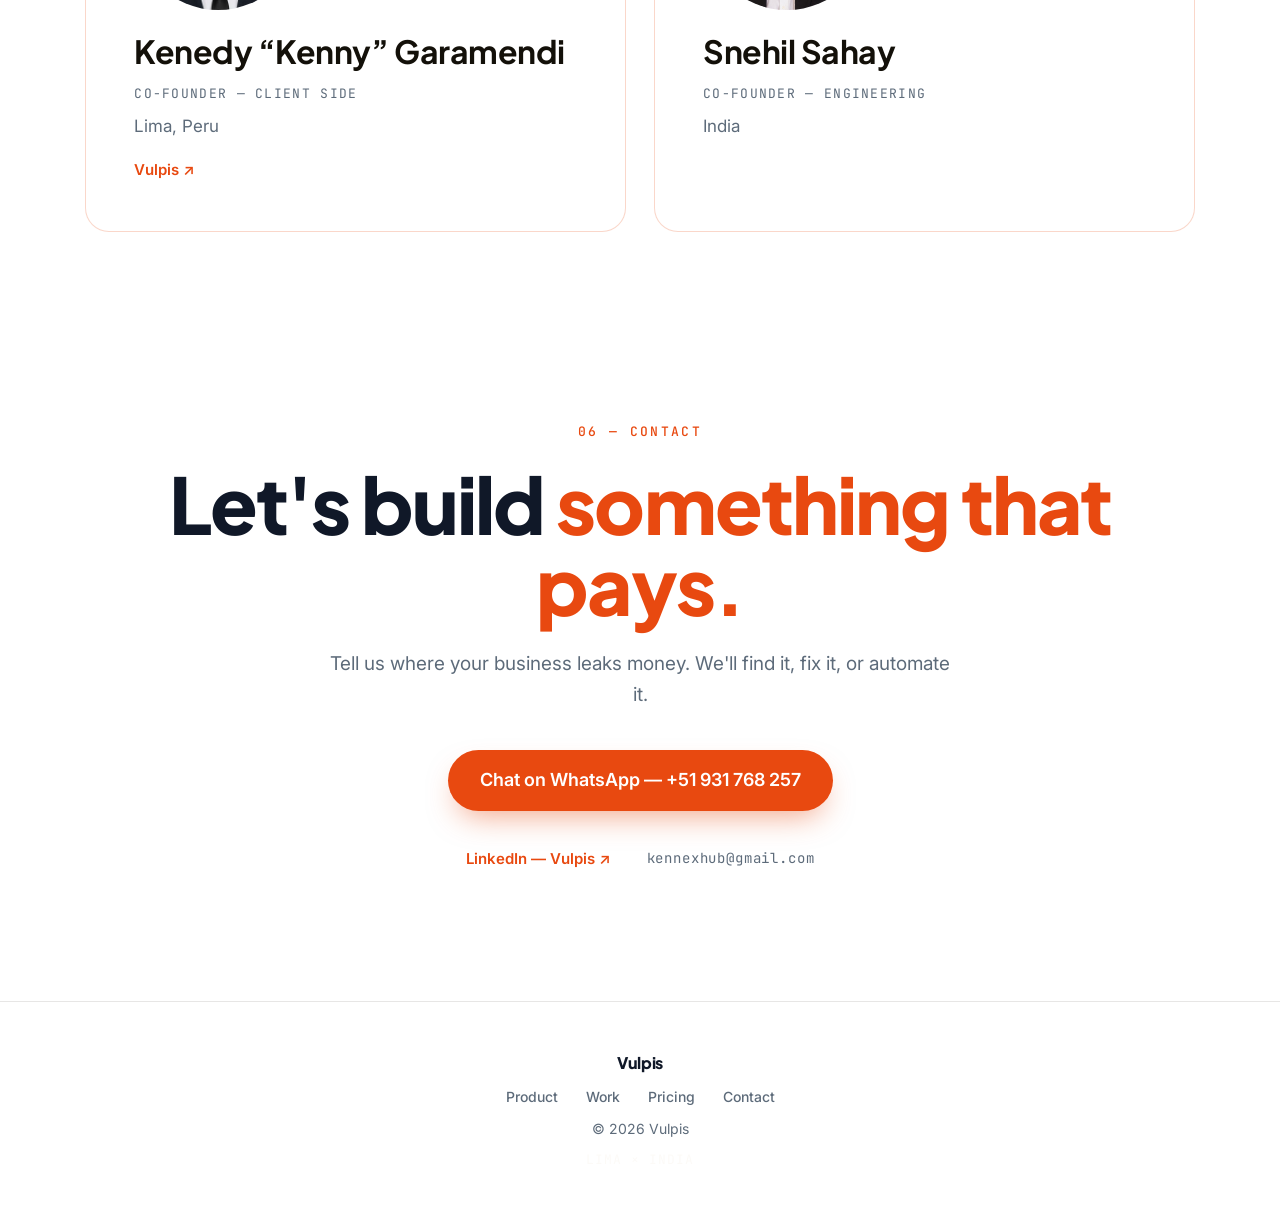
==== commit 30c35c4b: "Bizeus-inspired reskin: Plus Jakarta Sans, dashboard hero mockup, washes, red CTA banner" ====
--- a/index.html
+++ b/index.html
@@ -8,7 +8,7 @@
 <link rel="icon" type="image/png" href="assets/img/favicon.png">
 <link rel="preconnect" href="https://fonts.googleapis.com">
 <link rel="preconnect" href="https://fonts.gstatic.com" crossorigin>
-<link href="https://fonts.googleapis.com/css2?family=Fraunces:opsz,wght@9..144,500;9..144,600;9..144,700&family=Inter:wght@400;500;600;700&family=JetBrains+Mono:wght@400;500&display=swap" rel="stylesheet">
+<link href="https://fonts.googleapis.com/css2?family=Plus+Jakarta+Sans:wght@500;600;700;800&family=Inter:wght@400;500;600;700&family=JetBrains+Mono:wght@400;500&display=swap" rel="stylesheet">
 <link rel="stylesheet" href="styles.css">
 <noscript><style>.reveal{opacity:1 !important;transform:none !important}</style></noscript>
 </head>
@@ -41,11 +41,10 @@
 <main id="top">
 
   <!-- HERO -->
-  <section class="hero">
+  <section class="hero hero-center dots">
     <p class="pill reveal"><span class="dot"></span><span data-en="Losing sales to slow replies?" data-es="¿Pierdes ventas por responder tarde?">¿Pierdes ventas por responder tarde?</span></p>
-    <p class="kicker reveal"><span class="dot"></span><span data-en="WHATSAPP AI · LIMA × INDIA" data-es="IA EN WHATSAPP · LIMA × INDIA">WHATSAPP AI · LIMA × INDIA</span></p>
     <h1 class="reveal"><span data-en="Your best closer " data-es="Tu mejor cerrador ">Your best closer </span><em data-en="lives in WhatsApp." data-es="vive en WhatsApp.">lives in WhatsApp.</em></h1>
-    <p class="lede reveal" data-en="Vulpis is an AI sales agent for WhatsApp — it answers in seconds, qualifies your leads, books meetings and sends payment links. Plus production-grade web platforms and no-mercy video audits." data-es="Vulpis es un agente de ventas con IA para WhatsApp — responde en segundos, califica tus leads, agenda reuniones y envía links de pago. Además de plataformas web en producción y auditorías en video sin piedad.">Vulpis is an AI sales agent for WhatsApp — it answers in seconds, qualifies your leads, books meetings and sends payment links. Plus production-grade web platforms and no-mercy video audits.</p>
+    <p class="lede reveal" data-en="Vulpis is an AI sales agent for WhatsApp — it answers in seconds, qualifies your leads, books meetings and sends payment links. Plus production-grade web platforms and no-mercy video audits." data-es="Vulpis es un agente de ventas con IA para WhatsApp — responde en segundos, califica tus leads, agenda reuniones y envía links de pago. Además de plataformas web en producción y auditorías en video sin piedad.">Vulpis es un agente de ventas con IA para WhatsApp — responde en segundos, califica tus leads, agenda reuniones y envía links de pago. Además de plataformas web en producción y auditorías en video sin piedad.</p>
     <div class="ctas reveal">
       <a class="btn btn-primary" href="vulpis.html">
         <span data-en="Meet Vulpis →" data-es="Conoce a Vulpis →">Meet Vulpis →</span>
@@ -54,10 +53,56 @@
         <span data-en="Chat on WhatsApp ↗" data-es="Hablar por WhatsApp ↗">Chat on WhatsApp ↗</span>
       </a>
     </div>
-    <div class="stats reveal">
-      <div class="stat"><strong>04</strong><span data-en="PROJECTS SHIPPED" data-es="PROYECTOS LANZADOS">PROJECTS SHIPPED</span></div>
-      <div class="stat"><strong>02</strong><span data-en="COUNTRIES — ONE TEAM" data-es="PAÍSES — UN EQUIPO">COUNTRIES — ONE TEAM</span></div>
-      <div class="stat"><strong>24/7</strong><span data-en="AI COVERAGE ON WHATSAPP" data-es="COBERTURA IA EN WHATSAPP">AI COVERAGE ON WHATSAPP</span></div>
+    <div class="trust-row reveal">
+      <span class="t"><i></i>WhatsApp Cloud API</span>
+      <span class="t"><i></i><span data-en="Groq AI inside" data-es="IA de Groq adentro">Groq AI inside</span></span>
+      <span class="t"><i></i><span data-en="Support Mon–Sat" data-es="Soporte Lun–Sáb">Soporte Lun–Sáb</span></span>
+    </div>
+    <div class="dash reveal" role="img" aria-label="Vulpis inbox preview">
+      <span class="chan-float cf-wa" aria-hidden="true"><svg viewBox="0 0 24 24"><path fill="#ffffff" d="M12 2a10 10 0 0 0-8.6 15.1L2 22l5-1.3A10 10 0 1 0 12 2zm0 18.2a8.2 8.2 0 0 1-4.2-1.1l-.3-.2-3 .8.8-2.9-.2-.3A8.2 8.2 0 1 1 12 20.2zm4.6-6.1c-.3-.1-1.5-.7-1.7-.8-.2-.1-.4-.1-.6.1-.2.3-.6.8-.8 1-.1.2-.3.2-.5.1a6.7 6.7 0 0 1-3.3-2.9c-.3-.4 0-.5.1-.7l.4-.5c.1-.2.1-.3 0-.5l-.8-1.9c-.2-.5-.4-.4-.6-.4h-.5c-.2 0-.5.2-.7.3-.9.9-1.1 2.2-.2 3.9a11.6 11.6 0 0 0 4.5 4.2c1.7.8 2.4.9 3.2.7.5-.1 1.5-.6 1.7-1.2.2-.6.2-1.1.1-1.2 0-.1-.2-.1-.4-.2z"/></svg></span>
+      <span class="chan-float cf-ig" aria-hidden="true"><svg viewBox="0 0 24 24" fill="none" stroke="#ffffff" stroke-width="1.9"><rect x="4" y="4" width="16" height="16" rx="5"/><circle cx="12" cy="12" r="3.6"/><circle cx="17.2" cy="6.8" r="1.2" fill="#ffffff" stroke="none"/></svg></span>
+      <div class="dash-bar">
+        <span class="tl"><i></i><i></i><i></i></span>
+        <span class="dash-url">app.vulpis.ai</span>
+        <span class="ia-badge"><span class="pulse"></span><span data-en="IA active" data-es="IA activa">IA activa</span></span>
+      </div>
+      <div class="dash-body">
+        <div class="dash-chats">
+          <p class="dash-title"><span data-en="Conversations" data-es="Conversaciones">Conversaciones</span><span class="plus">+</span></p>
+          <div class="dsearch"><span data-en="Search chats…" data-es="Buscar en chats…">Buscar en chats…</span></div>
+          <div class="dchat active">
+            <span class="davatar" style="background:#e84910">CT</span>
+            <div><p class="dname">Camila Torres <time>10:25</time></p><p class="dprev">Una clínica dental. Perdemos muchas…</p><span class="dtags"><em class="tag purple">Cotización</em><em class="tag blue">Nuevo</em></span></div>
+          </div>
+          <div class="dchat">
+            <span class="davatar" style="background:#0e7490">DR</span>
+            <div><p class="dname">Diego Ramos <time>09:52</time></p><p class="dprev">¿Atienden los sábados?</p><span class="dtags"><em class="tag green">Reserva</em></span></div>
+            <span class="dunread">2</span>
+          </div>
+          <div class="dchat">
+            <span class="davatar" style="background:#7a3fd1">LF</span>
+            <div><p class="dname">Lucía Fernández <time>09:15</time></p><p class="dprev">Me interesa para mi restaurante</p><span class="dtags"><em class="tag amber">VIP</em></span></div>
+            <span class="dunread">1</span>
+          </div>
+          <div class="dchat">
+            <span class="davatar" style="background:#157f3d">MA</span>
+            <div><p class="dname">Martín Aguilar <time data-en="yesterday" data-es="ayer">ayer</time></p><p class="dprev">Gracias por la info ✓✓</p><span class="dtags"><em class="tag teal">Pagado</em></span></div>
+          </div>
+        </div>
+        <div class="dash-conv">
+          <div class="dconv-head">
+            <span class="davatar" style="background:#e84910">CT</span>
+            <div><p class="dname2">Camila Torres</p><p class="dsub">WhatsApp · +51 999 888 777</p></div>
+            <span class="dtags"><em class="tag purple">Cotización</em><em class="tag blue">Nuevo</em></span>
+          </div>
+          <div class="dmsgs">
+            <div class="dm in"><span data-en="Hi, how much is the full service?" data-es="Hola, ¿cuánto cuesta el servicio completo?">Hola, ¿cuánto cuesta el servicio completo?</span><time>10:24</time></div>
+            <div class="dm ai"><p class="aisign">✦ Vulpis IA</p><span data-en="Hi Camila! 😊 It's S/899 flat, setup included. What kind of business is it for?" data-es="¡Hola, Camila! 😊 Son S/899 flat, instalación incluida. ¿Para qué tipo de negocio sería?">¡Hola, Camila! 😊 Son S/899 flat, instalación incluida. ¿Para qué tipo de negocio sería?</span><time>10:24 ✓✓</time></div>
+            <div class="dm in"><span data-en="A dental clinic. We miss a lot of calls." data-es="Una clínica dental. Perdemos muchas llamadas.">Una clínica dental. Perdemos muchas llamadas.</span><time>10:25</time></div>
+            <div class="dm ai"><p class="aisign">✦ Vulpis IA</p><span data-en="Perfect — clinics are ideal for this. I can book your appointments directly. Shall I reserve a 15-min demo for tomorrow?" data-es="Perfecto — las clínicas son ideales para esto. Puedo agendar tus citas directo. ¿Te reservo una demo de 15 min para mañana?">Perfecto — las clínicas son ideales para esto. Puedo agendar tus citas directo. ¿Te reservo una demo de 15 min para mañana?</span><time>10:25 ✓✓</time></div>
+          </div>
+        </div>
+      </div>
     </div>
   </section>
 
@@ -69,8 +114,17 @@
     </div>
   </div>
 
+  <div class="backed reveal">
+    <div class="backed-box">
+      <p data-en="BUILT ON PRODUCTION TECH" data-es="CONSTRUIDO SOBRE TECNOLOGÍA PROBADA">BUILT ON PRODUCTION TECH</p>
+      <div class="backed-logos">
+        <span>WhatsApp</span><span>Meta</span><span>Groq</span><span>Supabase</span><span>Google Meet</span>
+      </div>
+    </div>
+  </div>
+
   <!-- FLAGSHIP -->
-  <section id="product" class="section">
+  <section id="product" class="section wash">
     <div class="section-head reveal">
       <div>
         <p class="kicker"><span data-en="01 — THE FLAGSHIP" data-es="01 — LA ESTRELLA">01 — THE FLAGSHIP</span></p>
@@ -161,7 +215,7 @@
   </section>
 
   <!-- PRICING -->
-  <section id="pricing" class="section">
+  <section id="pricing" class="section wash">
     <div class="section-head reveal">
       <div>
         <p class="kicker"><span data-en="03 — PRICING" data-es="03 — PRECIOS">03 — PRICING</span></p>
@@ -275,6 +329,12 @@
 <footer class="footer">
   <div class="footer-inner">
     <a class="brand" href="index.html"><span>Vulpis</span></a>
+    <div class="footer-links">
+      <a href="vulpis.html" data-en="Product" data-es="Producto">Product</a>
+      <a href="#work" data-en="Work" data-es="Proyectos">Work</a>
+      <a href="#pricing" data-en="Pricing" data-es="Precios">Pricing</a>
+      <a href="#contact" data-en="Contact" data-es="Contacto">Contact</a>
+    </div>
     <p>© 2026 Vulpis</p>
     <p class="mono-dim">LIMA × INDIA</p>
   </div>
--- a/styles.css
+++ b/styles.css
@@ -411,3 +411,149 @@
 .wa-float.show .wa-float-label{max-width:280px;margin-right:12px}
 .wa-float-badge{position:absolute;top:-5px;right:-5px;width:23px;height:23px;border-radius:50%;background:#ff3b30;color:#fff;font-size:12px;font-weight:700;display:flex;align-items:center;justify-content:center;border:2px solid #fff}
 @media (max-width:760px){.wa-float{right:16px;bottom:16px;padding:13px}.wa-float.show .wa-float-label{max-width:200px}}
+
+/* ================= BIZEUS-LANGUAGE RESKIN ================= */
+:root{
+  --bg:#ffffff;
+  --surface:#ffffff;
+  --wash:#fff6f3;
+  --ink:#131009;
+  --muted:#5d6b7a;
+  --accent:#e84910;
+  --accent-2:#c63a07;
+  --accent-ink:#ffffff;
+  --line:rgba(19,16,9,.1);
+  --line-soft:rgba(232,73,16,.22);
+  --font-disp:"Plus Jakarta Sans","Inter",system-ui,sans-serif;
+  --navy:#101828;
+}
+body{background:var(--bg)}
+h1,h2{font-family:var(--font-disp);font-weight:800;letter-spacing:-.025em;color:var(--navy)}
+h1 em,h2 em{font-style:normal;color:var(--accent)}
+h2{font-size:clamp(34px,4vw,54px)}
+.card-body h3,.how-card h3,.team-card h3,.feature h3,.wc-body h3,.proj-nav h4{font-family:var(--font-disp);font-weight:700;letter-spacing:-.015em}
+.stat strong{font-family:var(--font-disp);font-weight:800}
+.quote p{font-family:var(--font-disp);font-weight:700}
+.price{font-family:var(--font-disp);font-weight:800}
+.step .snum{font-family:var(--font-disp);font-weight:800}
+
+/* buttons: bold red pills with soft shadow */
+.btn-primary{background:var(--accent);color:#fff;padding:16px 32px;box-shadow:0 14px 30px -10px rgba(232,73,16,.5)}
+.btn-primary:hover{background:var(--accent-2);transform:translateY(-2px)}
+.btn-ghost{border:1.5px solid rgba(19,16,9,.18);padding:15px 30px;font-weight:600}
+.btn-ghost:hover{border-color:var(--accent);color:var(--accent)}
+
+/* nav: cleaner, red CTA */
+.nav{background:rgba(255,255,255,.9);padding:14px clamp(20px,3.3vw,48px)}
+.brand{font-family:var(--font-disp);font-weight:800;font-size:21px;letter-spacing:-.02em}
+.nav .links a{color:#3d4756}
+.nav .links a:hover{color:var(--accent)}
+
+/* dotted texture + blobs */
+.dots{background-image:radial-gradient(rgba(232,73,16,.13) 1.3px,transparent 1.3px);background-size:24px 24px}
+.hero{position:relative;overflow:hidden}
+.hero::before,.hero::after{content:"";position:absolute;border-radius:50%;pointer-events:none;z-index:0}
+.hero::before{width:560px;height:560px;left:-180px;top:-120px;background:radial-gradient(closest-side,rgba(232,73,16,.13),transparent)}
+.hero::after{width:640px;height:640px;right:-200px;top:-80px;background:radial-gradient(closest-side,rgba(232,73,16,.11),transparent)}
+.hero>*{position:relative;z-index:1}
+
+/* centered hero variant */
+.hero-center{text-align:center;padding:96px var(--pad) 80px}
+.hero-center .kicker,.hero-center .pill{justify-content:center}
+.hero-center h1{margin-left:auto;margin-right:auto}
+.hero-center .lede{margin-left:auto;margin-right:auto}
+.hero-center .ctas{justify-content:center}
+.hero-center .trust-row{justify-content:center}
+
+/* dashboard mockup */
+.dash{position:relative;max-width:1020px;margin:64px auto 0;background:#fff;border:1px solid var(--line-soft);border-radius:22px;box-shadow:0 50px 100px -40px rgba(232,73,16,.35),0 30px 60px -30px rgba(19,16,9,.18);overflow:hidden;text-align:left}
+.dash-bar{display:flex;align-items:center;gap:16px;padding:14px 20px;border-bottom:1px solid var(--line);background:#fbfaf8}
+.tl{display:flex;gap:7px}
+.tl i{width:11px;height:11px;border-radius:50%}
+.tl i:nth-child(1){background:#ff5f57}.tl i:nth-child(2){background:#febc2e}.tl i:nth-child(3){background:#28c840}
+.dash-url{flex:1;max-width:340px;margin:0 auto;background:#fff;border:1px solid var(--line);border-radius:999px;font-family:var(--font-mono);font-size:12.5px;color:var(--muted);padding:7px 18px;text-align:center}
+.ia-badge{display:inline-flex;align-items:center;gap:8px;font-size:12.5px;font-weight:700;color:var(--accent);border:1px solid var(--line-soft);background:#fff;border-radius:999px;padding:7px 15px;white-space:nowrap}
+.pulse{width:9px;height:9px;border-radius:50%;background:#22c55e;position:relative;flex:none}
+.pulse::after{content:"";position:absolute;inset:-4px;border-radius:50%;border:2px solid #22c55e;opacity:.6;animation:pping 1.8s ease-out infinite}
+@keyframes pping{0%{transform:scale(.6);opacity:.7}100%{transform:scale(1.3);opacity:0}}
+.dash-body{display:grid;grid-template-columns:300px 1fr;min-height:420px}
+.dash-chats{border-right:1px solid var(--line);padding:20px 16px;background:#fff}
+.dash-title{font-weight:800;font-size:16px;display:flex;justify-content:space-between;align-items:center;margin-bottom:14px;color:var(--navy)}
+.dash-title .plus{width:26px;height:26px;border-radius:50%;background:var(--accent);color:#fff;font-size:16px;display:inline-flex;align-items:center;justify-content:center;font-weight:400}
+.dsearch{background:#f4f5f7;border-radius:10px;color:#9aa3af;font-size:13px;padding:9px 14px;margin-bottom:14px}
+.dchat{display:flex;gap:11px;padding:12px 10px;border-radius:14px;align-items:flex-start;border-left:3px solid transparent}
+.dchat.active{background:#fff7f4;border-left-color:var(--accent)}
+.davatar{flex:none;width:42px;height:42px;border-radius:50%;color:#fff;font-weight:700;font-size:14px;display:flex;align-items:center;justify-content:center}
+.dchat>div{flex:1;min-width:0}
+.dchat .dname{font-size:13.5px;font-weight:700;color:var(--navy);display:flex;justify-content:space-between;gap:8px}
+.dchat .dname time{font-weight:400;color:#9aa3af;font-size:11.5px;flex:none}
+.dchat .dprev{font-size:12.5px;color:var(--muted);white-space:nowrap;overflow:hidden;text-overflow:ellipsis;margin-top:2px}
+.dunread{flex:none;min-width:20px;height:20px;border-radius:999px;background:var(--accent);color:#fff;font-size:11px;font-weight:700;display:inline-flex;align-items:center;justify-content:center;padding:0 6px;margin-top:2px}
+.dtags{display:flex;gap:6px;margin-top:7px;flex-wrap:wrap}
+.tag{font-style:normal;font-size:10.5px;font-weight:700;border-radius:999px;padding:3px 10px;letter-spacing:.02em}
+.tag.blue{background:#e3edff;color:#2456c4}.tag.amber{background:#fef0d8;color:#b47409}
+.tag.purple{background:#efe4fb;color:#7a3fd1}.tag.green{background:#dcf5e5;color:#157f3d}
+.tag.teal{background:#d9f2f2;color:#0e7490}
+.dash-conv{display:flex;flex-direction:column;background:#fbfaf8}
+.dconv-head{display:flex;gap:12px;align-items:center;padding:16px 20px;border-bottom:1px solid var(--line);background:#fff}
+.dconv-head>div{flex:1}
+.dconv-head .dname2{font-weight:800;font-size:15px;color:var(--navy)}
+.dconv-head .dsub{font-size:12px;color:var(--muted)}
+.dmsgs{padding:24px 22px;display:flex;flex-direction:column;gap:12px;flex:1}
+.dm{max-width:76%;padding:12px 16px;border-radius:16px;font-size:13.5px;line-height:1.5;position:relative}
+.dm.in{background:#fff;border:1px solid var(--line);align-self:flex-start;border-top-left-radius:5px;color:#1f2937;box-shadow:0 2px 6px rgba(19,16,9,.05)}
+.dm.ai{background:#fff1ec;border:1px solid rgba(232,73,16,.2);align-self:flex-start;border-top-left-radius:5px;color:#1f2937}
+.dm time{display:block;font-size:10.5px;color:#9aa3af;margin-top:6px;text-align:right}
+.aisign{font-size:11.5px;font-weight:800;color:var(--accent);margin-bottom:6px;letter-spacing:.02em}
+.chan-float{position:absolute;width:52px;height:52px;border-radius:16px;display:flex;align-items:center;justify-content:center;box-shadow:0 16px 32px -10px rgba(19,16,9,.3);z-index:2}
+.chan-float svg{width:28px;height:28px}
+.cf-wa{left:-26px;top:32%;background:#25d366;border-radius:50%}
+.cf-ig{right:-20px;top:22%;background:linear-gradient(45deg,#f9ce34,#ee2a7b,#6228d7);border-radius:16px}
+
+/* backed-by strip */
+.backed{max-width:1440px;margin:0 auto;padding:0 var(--pad) 8px}
+.backed-box{border:1px solid var(--line-soft);border-radius:22px;padding:30px 40px;text-align:center;background:#fff}
+.backed-box p{font-family:var(--font-mono);font-size:12px;letter-spacing:.16em;color:var(--muted);margin-bottom:20px}
+.backed-logos{display:flex;justify-content:center;gap:44px;flex-wrap:wrap;align-items:center}
+.backed-logos span{font-family:var(--font-disp);font-weight:800;font-size:19px;color:#b6bdc7;letter-spacing:-.01em;filter:grayscale(1)}
+
+/* section washes */
+.wash{background:var(--wash)}
+.wash .section,.wash.section{background:transparent}
+
+/* red CTA banner with dots */
+.band{background:linear-gradient(135deg,var(--accent),var(--accent-2));position:relative;overflow:hidden}
+.band::before{content:"";position:absolute;inset:0;background-image:radial-gradient(rgba(255,255,255,.22) 1.4px,transparent 1.4px);background-size:22px 22px;pointer-events:none}
+.band>*{position:relative;z-index:1}
+.band h2{color:#fff}
+.band h2 em{color:#fff;text-decoration:underline;text-decoration-thickness:3px;text-underline-offset:8px}
+.band p{color:rgba(255,255,255,.85)}
+.band .btn-primary{background:#fff;color:var(--accent)}
+.band .btn-primary:hover{background:#fff8f4;color:var(--accent-2)}
+
+/* light footer */
+.footer{background:#fff;border-top:1px solid var(--line)}
+.footer-inner{justify-content:center;text-align:center;flex-direction:column;gap:10px;padding:48px var(--pad)}
+.footer .brand{color:var(--navy);font-family:var(--font-disp);font-weight:800}
+.footer p{color:var(--muted)}
+.footer .mono-dim{margin-left:0}
+.footer-links{display:flex;gap:28px;flex-wrap:wrap;justify-content:center}
+.footer-links a{color:var(--muted);text-decoration:none;font-size:14px;font-weight:500}
+.footer-links a:hover{color:var(--accent)}
+
+/* rounder cards, softer shadows */
+.work-card,.price-card,.feature,.how-card,.team-card{border-radius:24px}
+.work-card,.price-card,.feature{box-shadow:0 24px 48px -28px rgba(232,73,16,.25)}
+.shot{border-radius:20px}
+
+/* responsive dash */
+@media (max-width:860px){
+  .dash-body{grid-template-columns:1fr}
+  .dash-chats{border-right:0;border-bottom:1px solid var(--line)}
+  .cf-wa{left:8px}.cf-ig{right:8px}
+  .hero-center{padding-top:72px}
+}
+
+/* full-bleed section wash */
+.wash{position:relative;background:var(--wash);box-shadow:0 0 0 100vmax var(--wash);clip-path:inset(0 -100vmax)}
+.nav .btn-sm{padding:11px 22px;font-size:14px}
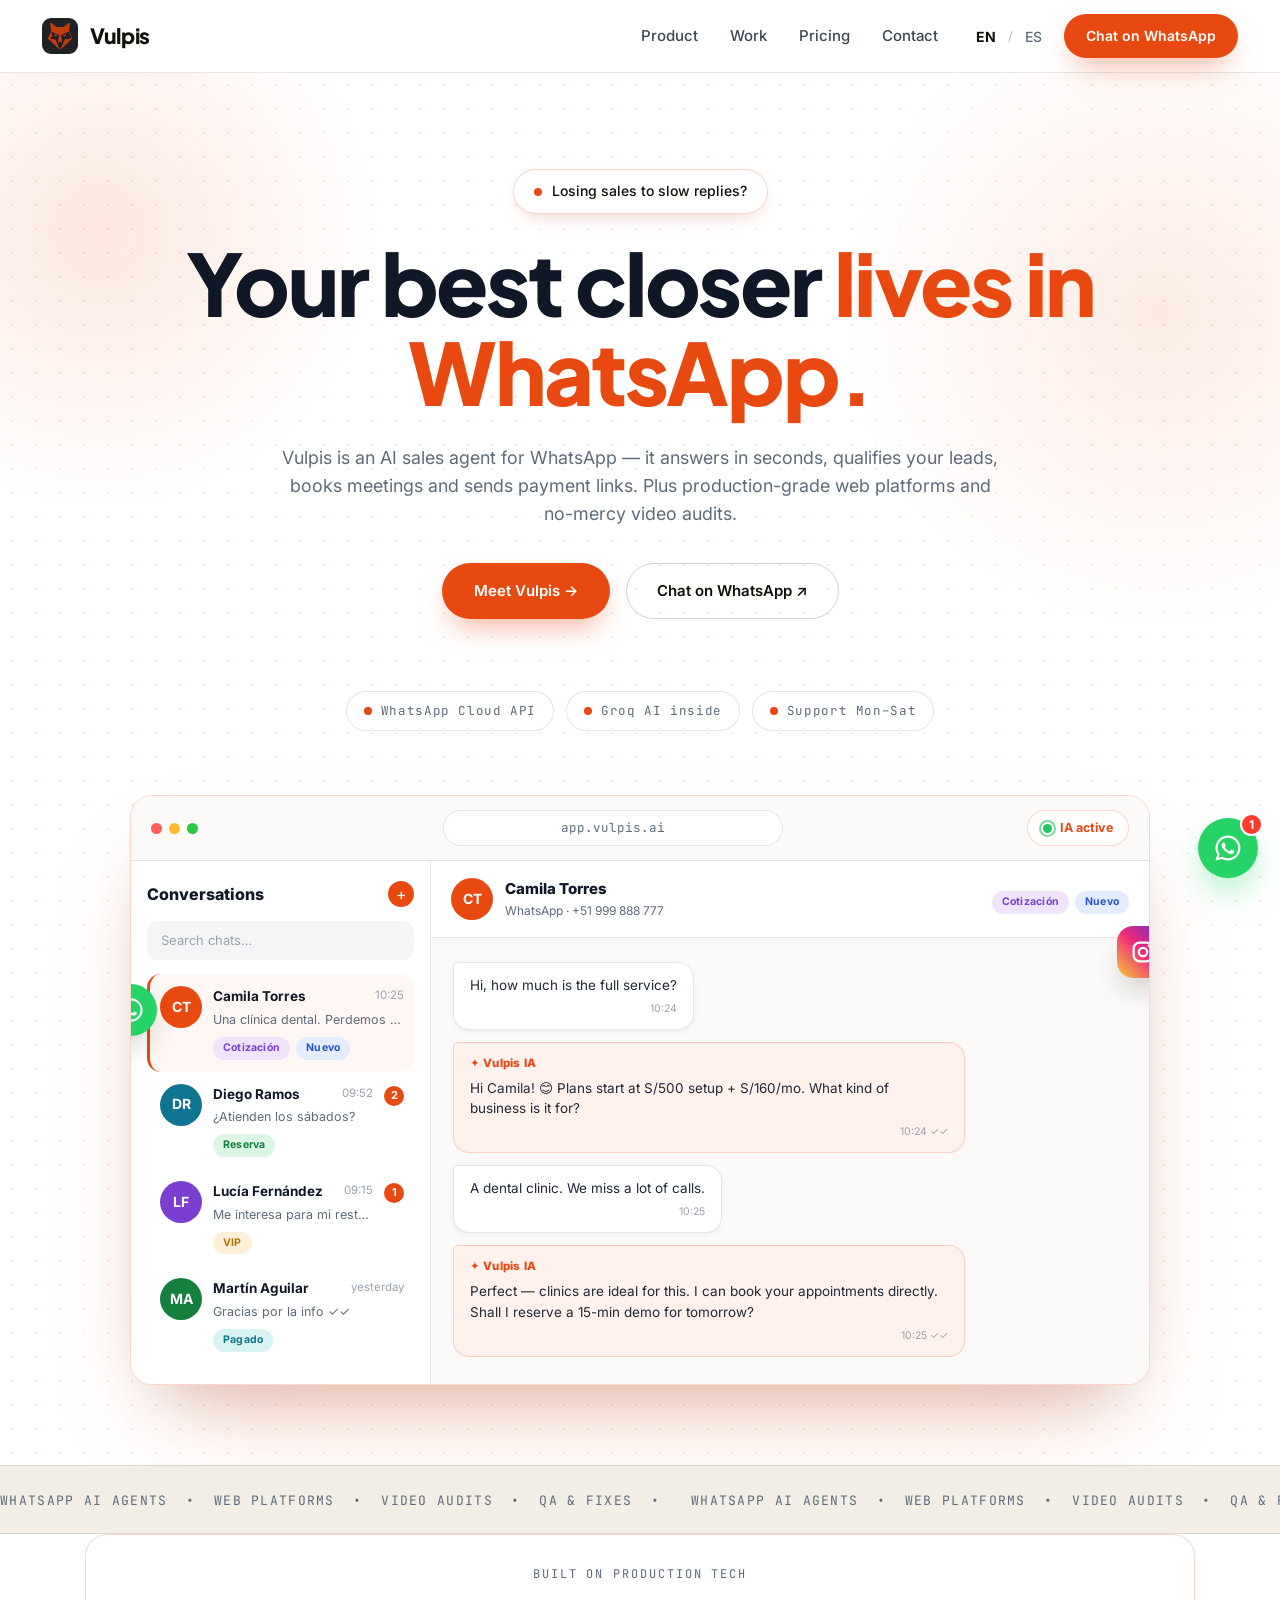
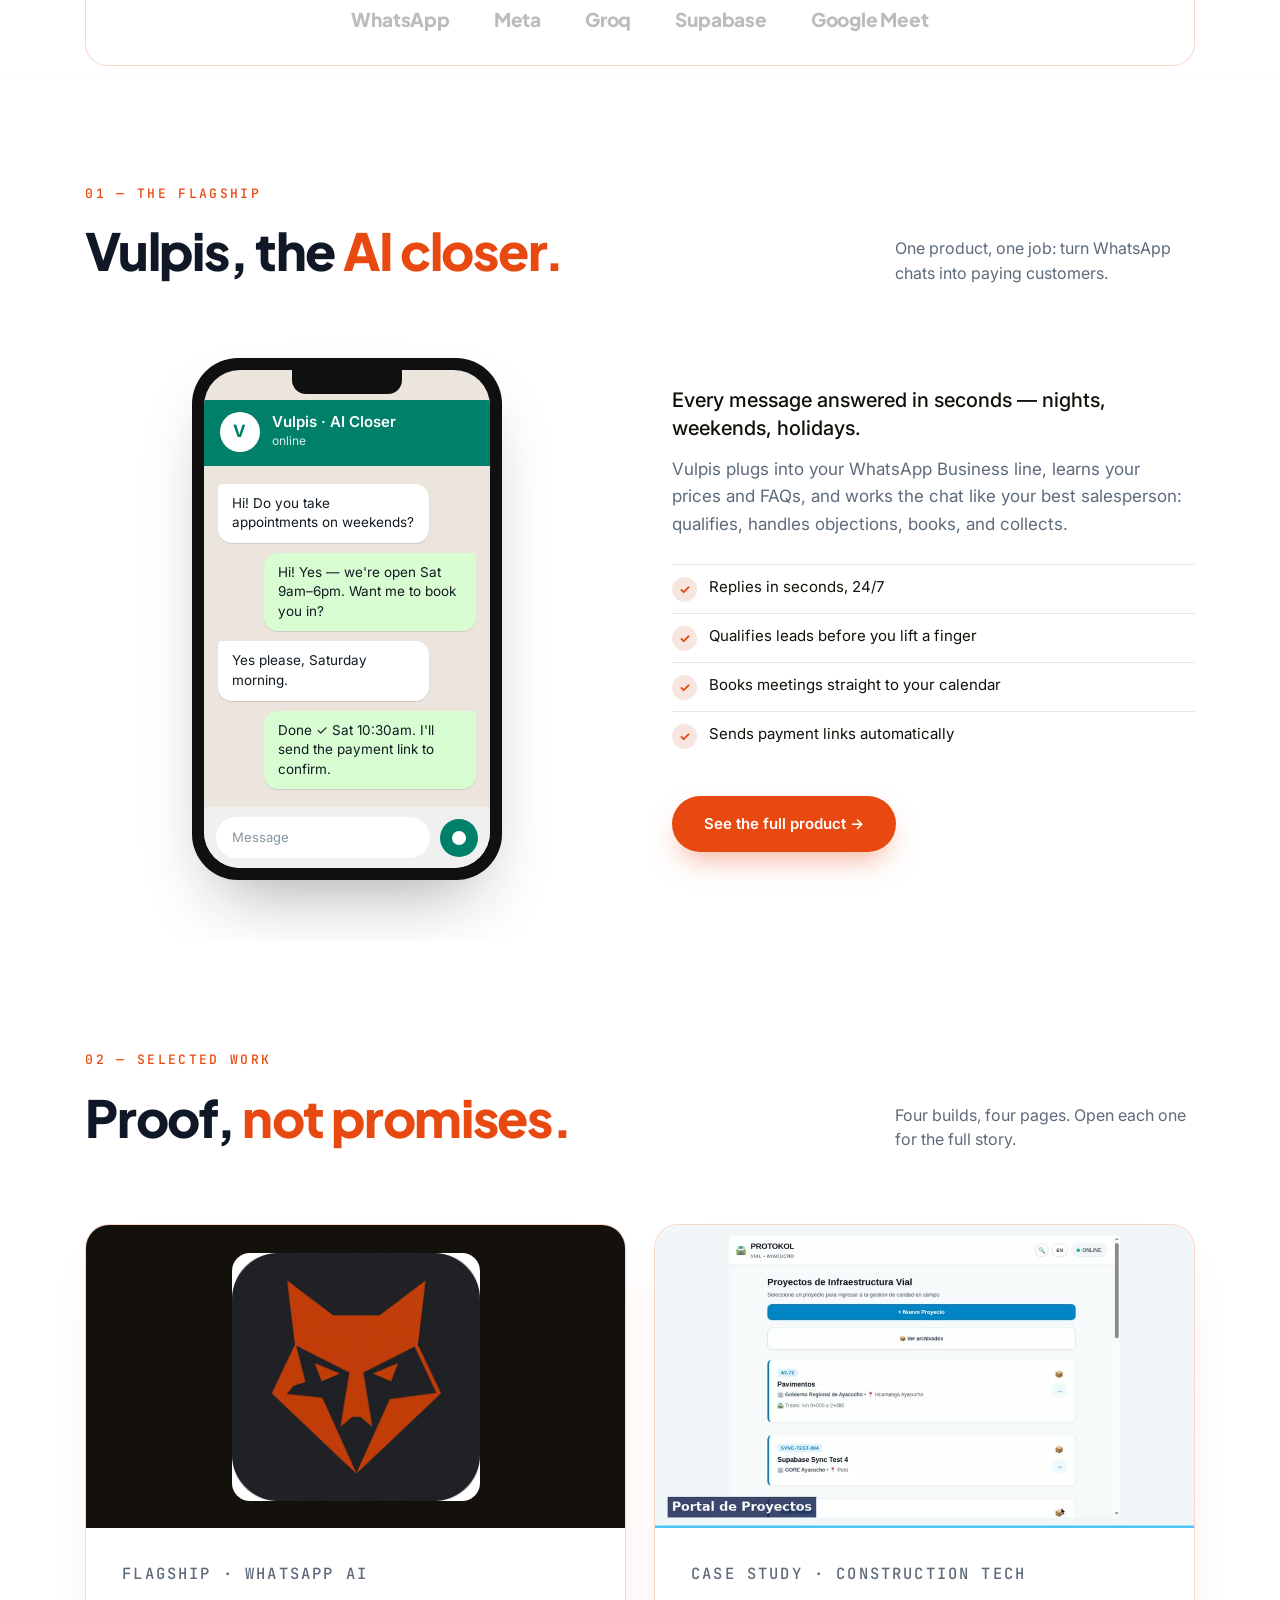
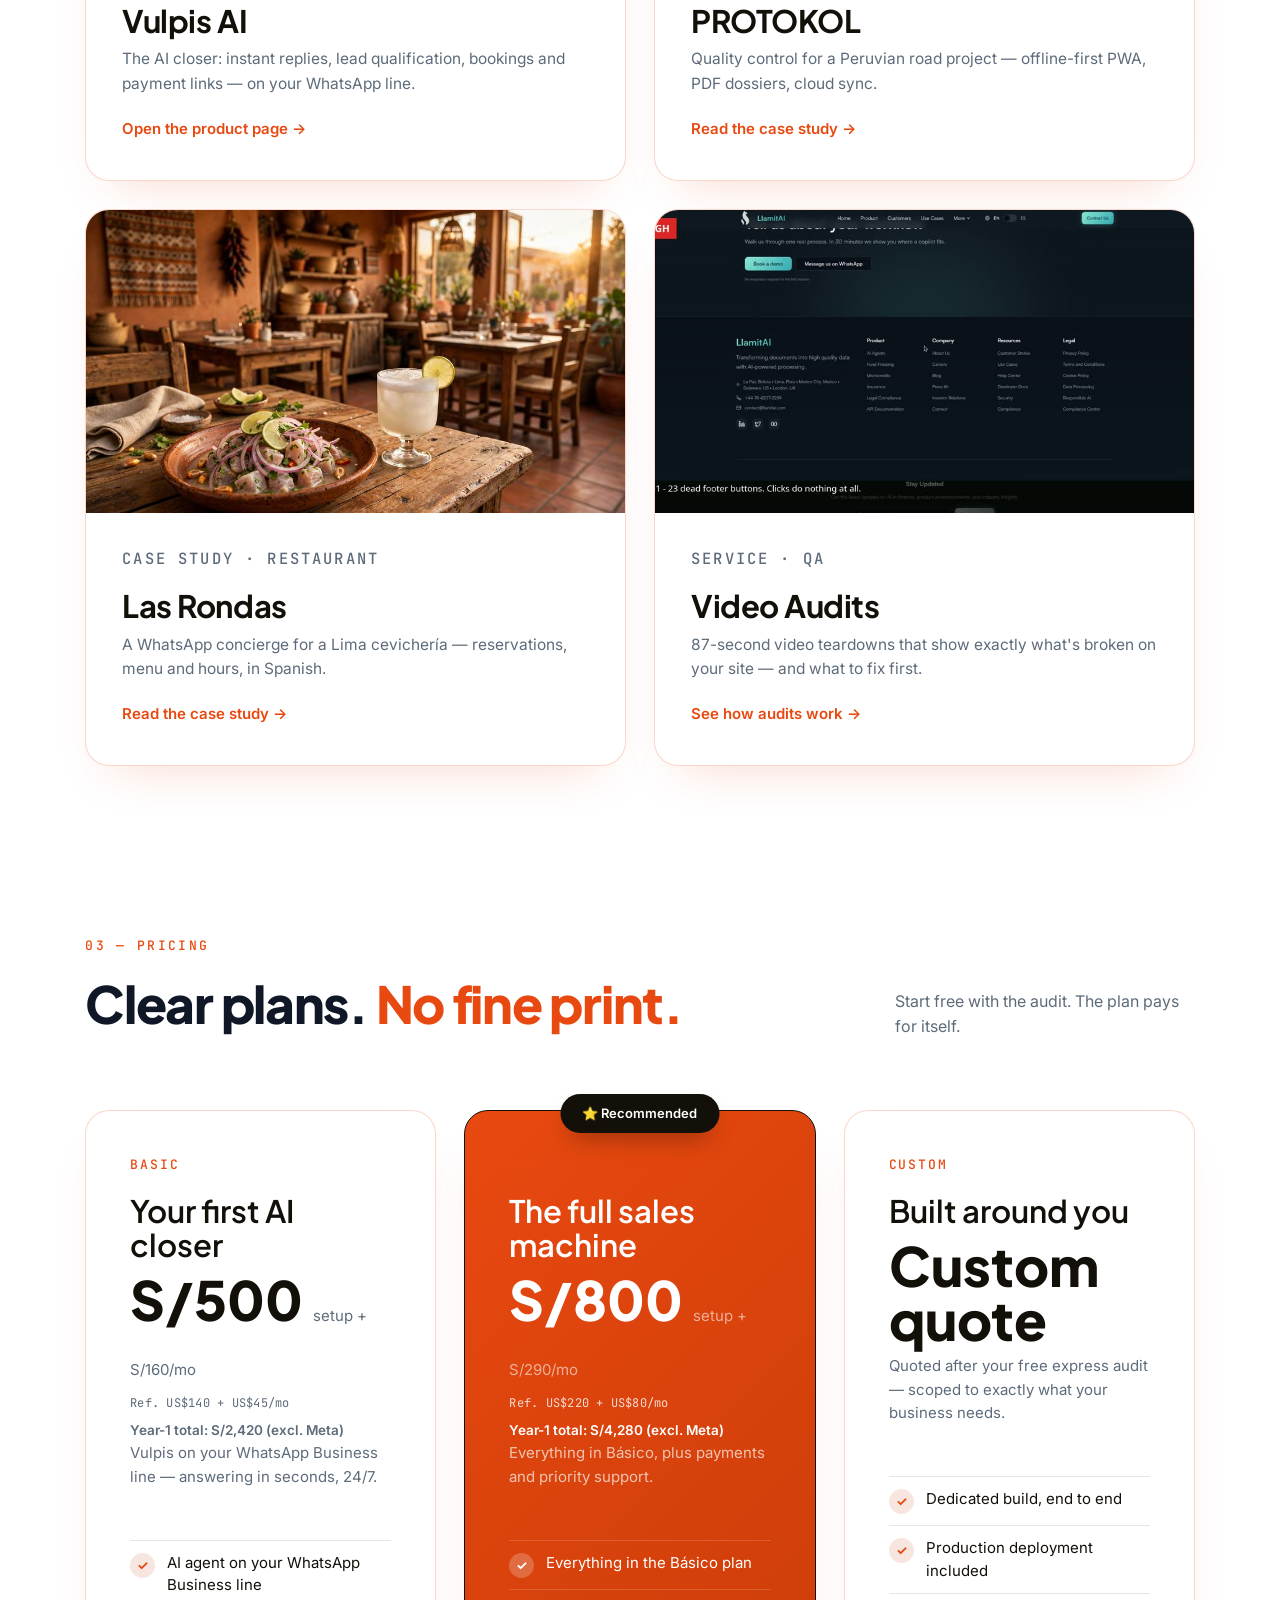
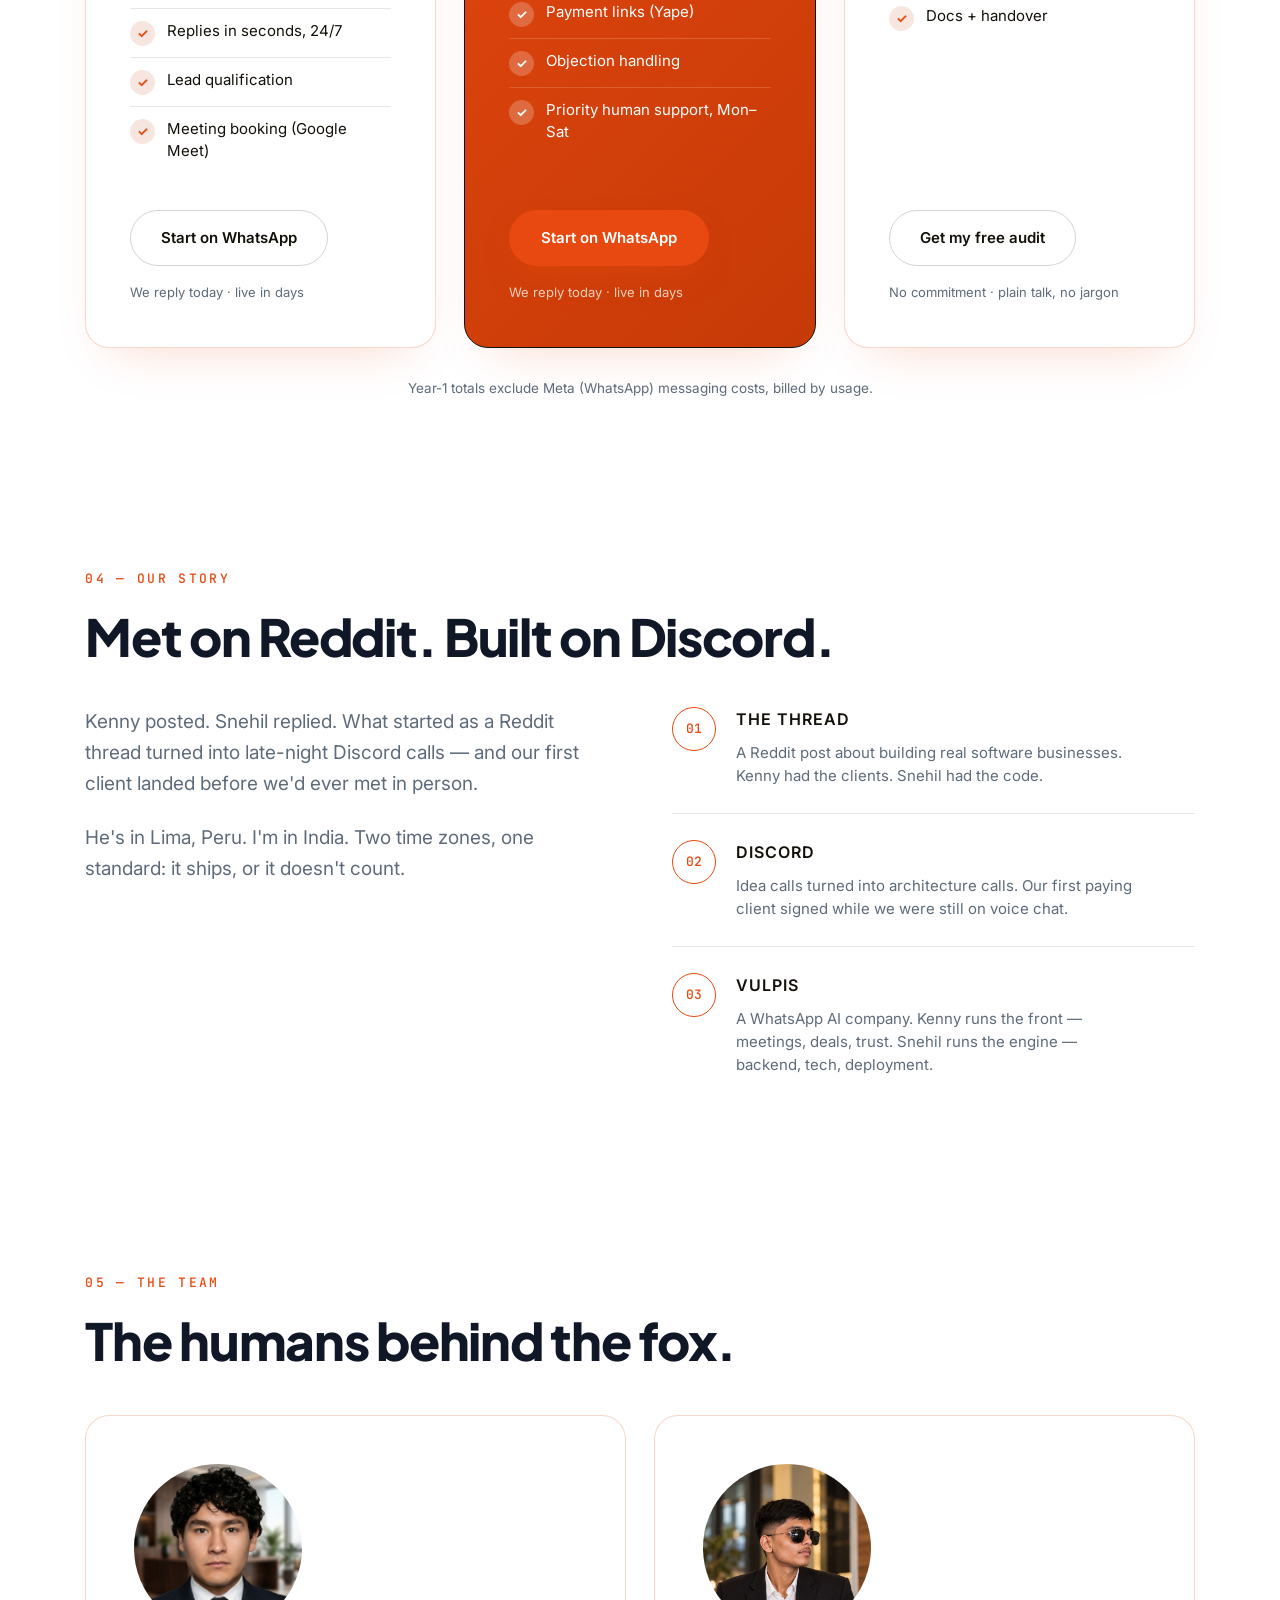
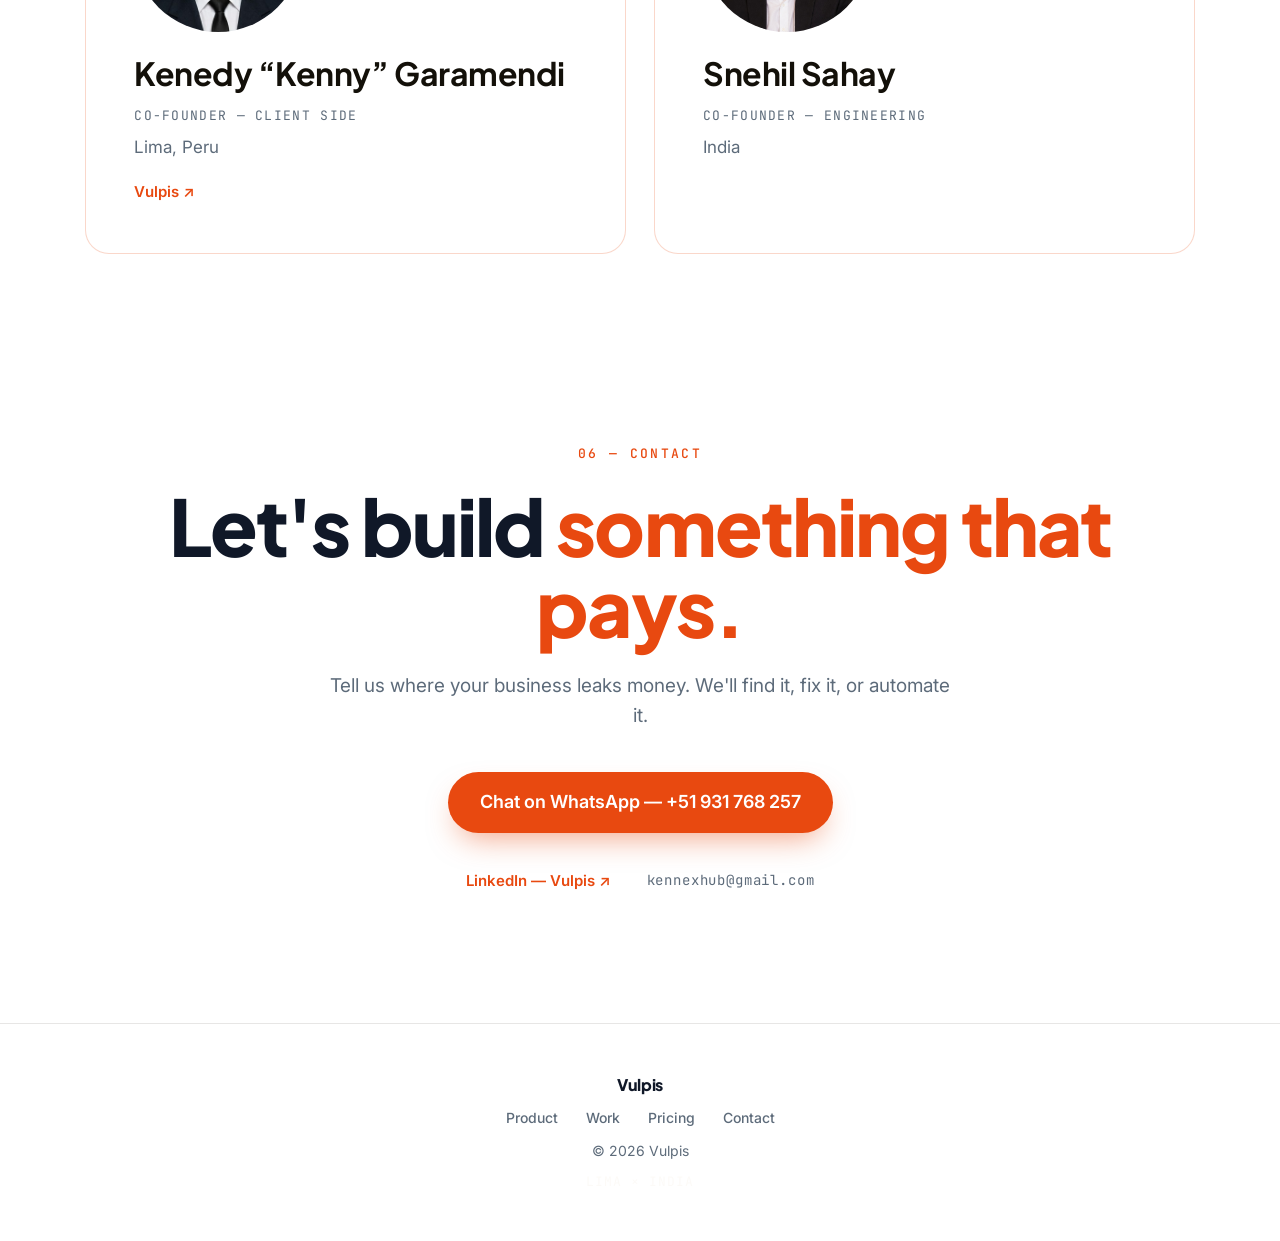
==== commit a84541f5: "Partner pricing: Basico S/500+S/160, Pro S/800+S/290, A medida (replaces S/899 flat)" ====
--- a/index.html
+++ b/index.html
@@ -58,7 +58,8 @@
       <span class="t"><i></i><span data-en="Groq AI inside" data-es="IA de Groq adentro">Groq AI inside</span></span>
       <span class="t"><i></i><span data-en="Support Mon–Sat" data-es="Soporte Lun–Sáb">Soporte Lun–Sáb</span></span>
     </div>
-    <div class="dash reveal" role="img" aria-label="Vulpis inbox preview">
+    <div class="dash-wrap reveal">
+    <div class="dash" role="img" aria-label="Vulpis inbox preview">
       <span class="chan-float cf-wa" aria-hidden="true"><svg viewBox="0 0 24 24"><path fill="#ffffff" d="M12 2a10 10 0 0 0-8.6 15.1L2 22l5-1.3A10 10 0 1 0 12 2zm0 18.2a8.2 8.2 0 0 1-4.2-1.1l-.3-.2-3 .8.8-2.9-.2-.3A8.2 8.2 0 1 1 12 20.2zm4.6-6.1c-.3-.1-1.5-.7-1.7-.8-.2-.1-.4-.1-.6.1-.2.3-.6.8-.8 1-.1.2-.3.2-.5.1a6.7 6.7 0 0 1-3.3-2.9c-.3-.4 0-.5.1-.7l.4-.5c.1-.2.1-.3 0-.5l-.8-1.9c-.2-.5-.4-.4-.6-.4h-.5c-.2 0-.5.2-.7.3-.9.9-1.1 2.2-.2 3.9a11.6 11.6 0 0 0 4.5 4.2c1.7.8 2.4.9 3.2.7.5-.1 1.5-.6 1.7-1.2.2-.6.2-1.1.1-1.2 0-.1-.2-.1-.4-.2z"/></svg></span>
       <span class="chan-float cf-ig" aria-hidden="true"><svg viewBox="0 0 24 24" fill="none" stroke="#ffffff" stroke-width="1.9"><rect x="4" y="4" width="16" height="16" rx="5"/><circle cx="12" cy="12" r="3.6"/><circle cx="17.2" cy="6.8" r="1.2" fill="#ffffff" stroke="none"/></svg></span>
       <div class="dash-bar">
@@ -97,12 +98,13 @@
           </div>
           <div class="dmsgs">
             <div class="dm in"><span data-en="Hi, how much is the full service?" data-es="Hola, ¿cuánto cuesta el servicio completo?">Hola, ¿cuánto cuesta el servicio completo?</span><time>10:24</time></div>
-            <div class="dm ai"><p class="aisign">✦ Vulpis IA</p><span data-en="Hi Camila! 😊 It's S/899 flat, setup included. What kind of business is it for?" data-es="¡Hola, Camila! 😊 Son S/899 flat, instalación incluida. ¿Para qué tipo de negocio sería?">¡Hola, Camila! 😊 Son S/899 flat, instalación incluida. ¿Para qué tipo de negocio sería?</span><time>10:24 ✓✓</time></div>
+            <div class="dm ai"><p class="aisign">✦ Vulpis IA</p><span data-en="Hi Camila! 😊 Plans start at S/500 setup + S/160/mo. What kind of business is it for?" data-es="¡Hola, Camila! 😊 Tenemos planes desde S/500 de instalación + S/160/mes. ¿Para qué tipo de negocio sería?">¡Hola, Camila! 😊 Tenemos planes desde S/500 de instalación + S/160/mes. ¿Para qué tipo de negocio sería?</span><time>10:24 ✓✓</time></div>
             <div class="dm in"><span data-en="A dental clinic. We miss a lot of calls." data-es="Una clínica dental. Perdemos muchas llamadas.">Una clínica dental. Perdemos muchas llamadas.</span><time>10:25</time></div>
             <div class="dm ai"><p class="aisign">✦ Vulpis IA</p><span data-en="Perfect — clinics are ideal for this. I can book your appointments directly. Shall I reserve a 15-min demo for tomorrow?" data-es="Perfecto — las clínicas son ideales para esto. Puedo agendar tus citas directo. ¿Te reservo una demo de 15 min para mañana?">Perfecto — las clínicas son ideales para esto. Puedo agendar tus citas directo. ¿Te reservo una demo de 15 min para mañana?</span><time>10:25 ✓✓</time></div>
           </div>
         </div>
       </div>
+    </div>
     </div>
   </section>
 
@@ -219,55 +221,59 @@
     <div class="section-head reveal">
       <div>
         <p class="kicker"><span data-en="03 — PRICING" data-es="03 — PRECIOS">03 — PRICING</span></p>
-        <h2><span data-en="Simple pricing. " data-es="Precios simples. ">Simple pricing. </span><em data-en="No retainers." data-es="Sin letra pequeña.">No retainers.</em></h2>
-      </div>
-      <p class="section-note" data-en="Start free. Upgrade when it pays for itself." data-es="Empieza gratis. Sube de nivel cuando se pague solo.">Start free. Upgrade when it pays for itself.</p>
+        <h2><span data-en="Clear plans. " data-es="Planes claros. ">Clear plans. </span><em data-en="No fine print." data-es="Sin letra pequeña.">No fine print.</em></h2>
+      </div>
+      <p class="section-note" data-en="Start free with the audit. The plan pays for itself." data-es="Empieza gratis con la auditoría. El plan se paga solo.">Start free with the audit. The plan pays for itself.</p>
     </div>
     <div class="pricing-grid">
       <div class="price-card reveal">
-        <p class="pname" data-en="EXPRESS AUDIT" data-es="AUDITORÍA EXPRESS">EXPRESS AUDIT</p>
-        <h3 data-en="Find your leaks" data-es="Encuentra tus fugas">Find your leaks</h3>
-        <p class="price"><span data-en="Free" data-es="Gratis">Free</span></p>
-        <p class="pdesc" data-en="A video teardown of your website or WhatsApp presence — what's broken, what to fix first." data-es="Un video analizando tu sitio web o tu WhatsApp — qué está roto, qué arreglar primero.">A video teardown of your website or WhatsApp presence — what's broken, what to fix first.</p>
+        <p class="pname" data-en="BASIC" data-es="BÁSICO">BÁSICO</p>
+        <h3 data-en="Your first AI closer" data-es="Tu primer cerrador IA">Tu primer cerrador IA</h3>
+        <p class="price">S/500 <span class="per" data-en="setup + S/160/mo" data-es="instalación + S/160/mes">instalación + S/160/mes</span></p>
+        <p class="usd-ref">Ref. US$140 + US$45/mo</p>
+        <p class="pmeta" data-en="Year-1 total: S/2,420 (excl. Meta)" data-es="Total año 1: S/2,420 (sin Meta)">Total año 1: S/2,420 (sin Meta)</p>
+        <p class="pdesc" data-en="Vulpis on your WhatsApp Business line — answering in seconds, 24/7." data-es="Vulpis en tu WhatsApp Business — respondiendo en segundos, 24/7.">Vulpis en tu WhatsApp Business — respondiendo en segundos, 24/7.</p>
         <ul class="check-list">
-          <li data-en="Narrated video report" data-es="Video narrado con hallazgos">Narrated video report</li>
-          <li data-en="Prioritized fix list" data-es="Lista de soluciones priorizada">Prioritized fix list</li>
-          <li data-en="Delivered in 48 hours" data-es="Entrega en 48 horas">Delivered in 48 hours</li>
+          <li data-en="AI agent on your WhatsApp Business line" data-es="Agente IA en tu WhatsApp Business">Agente IA en tu WhatsApp Business</li>
+          <li data-en="Replies in seconds, 24/7" data-es="Responde en segundos, 24/7">Responde en segundos, 24/7</li>
+          <li data-en="Lead qualification" data-es="Calificación de leads">Calificación de leads</li>
+          <li data-en="Meeting booking (Google Meet)" data-es="Agenda de reuniones (Google Meet)">Agenda de reuniones (Google Meet)</li>
         </ul>
-        <a class="btn btn-ghost" data-wa="1" data-wa-en="Hi Vulpis! I'd like a free express audit of my business." data-wa-es="¡Hola Vulpis! Quiero una auditoría express gratis de mi negocio." href="https://wa.me/51931768257" target="_blank" rel="noopener"><span data-en="Get my free audit" data-es="Quiero mi auditoría gratis">Get my free audit</span></a>
-        <p class="cta-note" data-en="No commitment · plain talk, no jargon" data-es="Sin compromiso · claro y sin tecnicismos">Sin compromiso · claro y sin tecnicismos</p>
+        <a class="btn btn-ghost" data-wa="1" data-wa-en="Hi Vulpis! I want the Básico plan for my business." data-wa-es="¡Hola Vulpis! Quiero el plan Básico para mi negocio." href="https://wa.me/51931768257" target="_blank" rel="noopener"><span data-en="Start on WhatsApp" data-es="Empezar por WhatsApp">Empezar por WhatsApp</span></a>
+        <p class="cta-note" data-en="We reply today · live in days" data-es="Respondemos hoy · en vivo en días">Respondemos hoy · en vivo en días</p>
       </div>
       <div class="price-card featured reveal">
         <span class="rec-badge"><span data-en="⭐ Recommended" data-es="⭐ Recomendado">⭐ Recomendado</span></span>
-        <p class="pname" data-en="VULPIS ESENCIAL" data-es="VULPIS ESENCIAL">VULPIS ESENCIAL</p>
-        <h3 data-en="Your AI closer" data-es="Tu cerrador IA">Your AI closer</h3>
-        <p class="price">S/899 <span class="per" data-en="starting price" data-es="precio inicial">starting price</span></p>
-        <p class="pdesc" data-en="Vulpis on your WhatsApp Business line — selling while you sleep." data-es="Vulpis en tu línea de WhatsApp Business — vendiendo mientras duermes.">Vulpis on your WhatsApp Business line — selling while you sleep.</p>
+        <p class="pname" data-en="PRO" data-es="PRO">PRO</p>
+        <h3 data-en="The full sales machine" data-es="La máquina de ventas completa">La máquina de ventas completa</h3>
+        <p class="price">S/800 <span class="per" data-en="setup + S/290/mo" data-es="instalación + S/290/mes">instalación + S/290/mes</span></p>
+        <p class="usd-ref">Ref. US$220 + US$80/mo</p>
+        <p class="pmeta" data-en="Year-1 total: S/4,280 (excl. Meta)" data-es="Total año 1: S/4,280 (sin Meta)">Total año 1: S/4,280 (sin Meta)</p>
+        <p class="pdesc" data-en="Everything in Básico, plus payments and priority support." data-es="Todo lo del Básico, más pagos y soporte prioritario.">Todo lo del Básico, más pagos y soporte prioritario.</p>
         <ul class="check-list">
-          <li data-en="AI agent on your WhatsApp Business line" data-es="Agente IA en tu WhatsApp Business">AI agent on your WhatsApp Business line</li>
-          <li data-en="Replies in seconds, 24/7" data-es="Responde en segundos, 24/7">Replies in seconds, 24/7</li>
-          <li data-en="Lead qualification + objection handling" data-es="Calificación de leads + objeciones">Lead qualification + objection handling</li>
-          <li data-en="Meeting booking (Google Meet)" data-es="Agenda de reuniones (Google Meet)">Meeting booking (Google Meet)</li>
-          <li data-en="Payment links (Yape)" data-es="Links de pago (Yape)">Payment links (Yape)</li>
-          <li data-en="Human support, Mon–Sat" data-es="Soporte humano, Lun–Sáb">Human support, Mon–Sat</li>
+          <li data-en="Everything in the Básico plan" data-es="Todo lo del plan Básico">Todo lo del plan Básico</li>
+          <li data-en="Payment links (Yape)" data-es="Links de pago (Yape)">Links de pago (Yape)</li>
+          <li data-en="Objection handling" data-es="Manejo de objeciones">Manejo de objeciones</li>
+          <li data-en="Priority human support, Mon–Sat" data-es="Soporte humano prioritario, Lun–Sáb">Soporte humano prioritario, Lun–Sáb</li>
         </ul>
-        <a class="btn btn-primary" data-wa="1" data-wa-en="Hi Vulpis! I want Vulpis Esencial for my business." data-wa-es="¡Hola Vulpis! Quiero Vulpis Esencial para mi negocio." href="https://wa.me/51931768257" target="_blank" rel="noopener"><span data-en="Start on WhatsApp" data-es="Empezar por WhatsApp">Start on WhatsApp</span></a>
+        <a class="btn btn-primary" data-wa="1" data-wa-en="Hi Vulpis! I want the Pro plan for my business." data-wa-es="¡Hola Vulpis! Quiero el plan Pro para mi negocio." href="https://wa.me/51931768257" target="_blank" rel="noopener"><span data-en="Start on WhatsApp" data-es="Empezar por WhatsApp">Empezar por WhatsApp</span></a>
         <p class="cta-note" data-en="We reply today · live in days" data-es="Respondemos hoy · en vivo en días">Respondemos hoy · en vivo en días</p>
       </div>
       <div class="price-card reveal">
-        <p class="pname" data-en="CUSTOM BUILD" data-es="PROYECTO A MEDIDA">CUSTOM BUILD</p>
-        <h3 data-en="Software this solid" data-es="Software así de sólido">Software this solid</h3>
-        <p class="price"><span data-en="Let's talk" data-es="Conversemos">Let's talk</span></p>
-        <p class="pdesc" data-en="PROTOKOL-grade projects — offline PWAs, internal tools, integrations. Scoped and quoted per project." data-es="Proyectos nivel PROTOKOL — PWAs offline, herramientas internas, integraciones. Cotizado por proyecto.">PROTOKOL-grade projects — offline PWAs, internal tools, integrations. Scoped and quoted per project.</p>
+        <p class="pname" data-en="CUSTOM" data-es="A MEDIDA">A MEDIDA</p>
+        <h3 data-en="Built around you" data-es="Hecho a tu medida">Hecho a tu medida</h3>
+        <p class="price"><span data-en="Custom quote" data-es="A cotizar">A cotizar</span></p>
+        <p class="pdesc" data-en="Quoted after your free express audit — scoped to exactly what your business needs." data-es="Se cotiza tras tu auditoría express gratuita — a la medida exacta de tu negocio.">Se cotiza tras tu auditoría express gratuita — a la medida exacta de tu negocio.</p>
         <ul class="check-list">
-          <li data-en="Dedicated build, end to end" data-es="Desarrollo dedicado, integral">Dedicated build, end to end</li>
-          <li data-en="Production deployment included" data-es="Despliegue en producción incluido">Production deployment included</li>
-          <li data-en="Docs + handover" data-es="Documentación + entrega">Docs + handover</li>
+          <li data-en="Dedicated build, end to end" data-es="Desarrollo dedicado, integral">Desarrollo dedicado, integral</li>
+          <li data-en="Production deployment included" data-es="Despliegue en producción incluido">Despliegue en producción incluido</li>
+          <li data-en="Docs + handover" data-es="Documentación + entrega">Documentación + entrega</li>
         </ul>
-        <a class="btn btn-ghost" data-wa="1" data-wa-en="Hi Vulpis! I'd like a quote for a custom project." data-wa-es="¡Hola Vulpis! Quiero una cotización para un proyecto a medida." href="https://wa.me/51931768257" target="_blank" rel="noopener"><span data-en="Ask for a quote" data-es="Pedir cotización">Ask for a quote</span></a>
-        <p class="cta-note" data-en="Fixed quote before we start" data-es="Cotización fija antes de empezar">Cotización fija antes de empezar</p>
-      </div>
-    </div>
+        <a class="btn btn-ghost" data-wa="1" data-wa-en="Hi Vulpis! I'd like a free express audit of my business." data-wa-es="¡Hola Vulpis! Quiero una auditoría express gratis de mi negocio." href="https://wa.me/51931768257" target="_blank" rel="noopener"><span data-en="Get my free audit" data-es="Quiero mi auditoría gratis">Quiero mi auditoría gratis</span></a>
+        <p class="cta-note" data-en="No commitment · plain talk, no jargon" data-es="Sin compromiso · claro y sin tecnicismos">Sin compromiso · claro y sin tecnicismos</p>
+      </div>
+    </div>
+    <p class="price-note reveal" data-en="Year-1 totals exclude Meta (WhatsApp) messaging costs, billed by usage." data-es="Totales de año 1 sin incluir costos de mensajería de Meta (WhatsApp), facturados según uso.">Totales de año 1 sin incluir costos de mensajería de Meta (WhatsApp), facturados según uso.</p>
   </section>
 
   <!-- STORY -->
--- a/styles.css
+++ b/styles.css
@@ -256,6 +256,13 @@
 .fact{background:var(--surface);padding:26px 28px}
 .fact .flabel{font-family:var(--font-mono);font-size:12px;letter-spacing:.14em;color:var(--muted);margin-bottom:10px}
 .fact .fval{font-weight:600;font-size:16px;line-height:1.45}
+
+/* ---------- legal pages ---------- */
+.legal{max-width:840px}
+.legal h2{font-size:22px;font-weight:600;margin:44px 0 12px}
+.legal h2:first-child{margin-top:0}
+.legal p{color:var(--muted);font-size:16px;line-height:1.65;margin-bottom:14px}
+.legal a{color:var(--accent)}
 
 /* ---------- feature grid ---------- */
 .feature-grid{display:grid;grid-template-columns:repeat(3,1fr);gap:28px;margin-top:52px}
@@ -557,3 +564,13 @@
 /* full-bleed section wash */
 .wash{position:relative;background:var(--wash);box-shadow:0 0 0 100vmax var(--wash);clip-path:inset(0 -100vmax)}
 .nav .btn-sm{padding:11px 22px;font-size:14px}
+.dash-wrap{position:relative;max-width:1020px;margin:64px auto 0}
+.dash{margin:0}
+
+/* partner pricing: setup + monthly model */
+.usd-ref{font-family:var(--font-mono);font-size:12px;color:var(--muted);margin-top:6px;letter-spacing:.02em}
+.pmeta{font-size:13.5px;font-weight:600;color:var(--muted);margin-top:6px}
+.price-note{text-align:center;color:var(--muted);font-size:13.5px;margin:30px auto 0;max-width:660px}
+.price-card.featured .usd-ref{color:rgba(255,255,255,.8)}
+.price-card.featured .pmeta{color:#fff}
+.price-card.featured .price-note{color:inherit}
